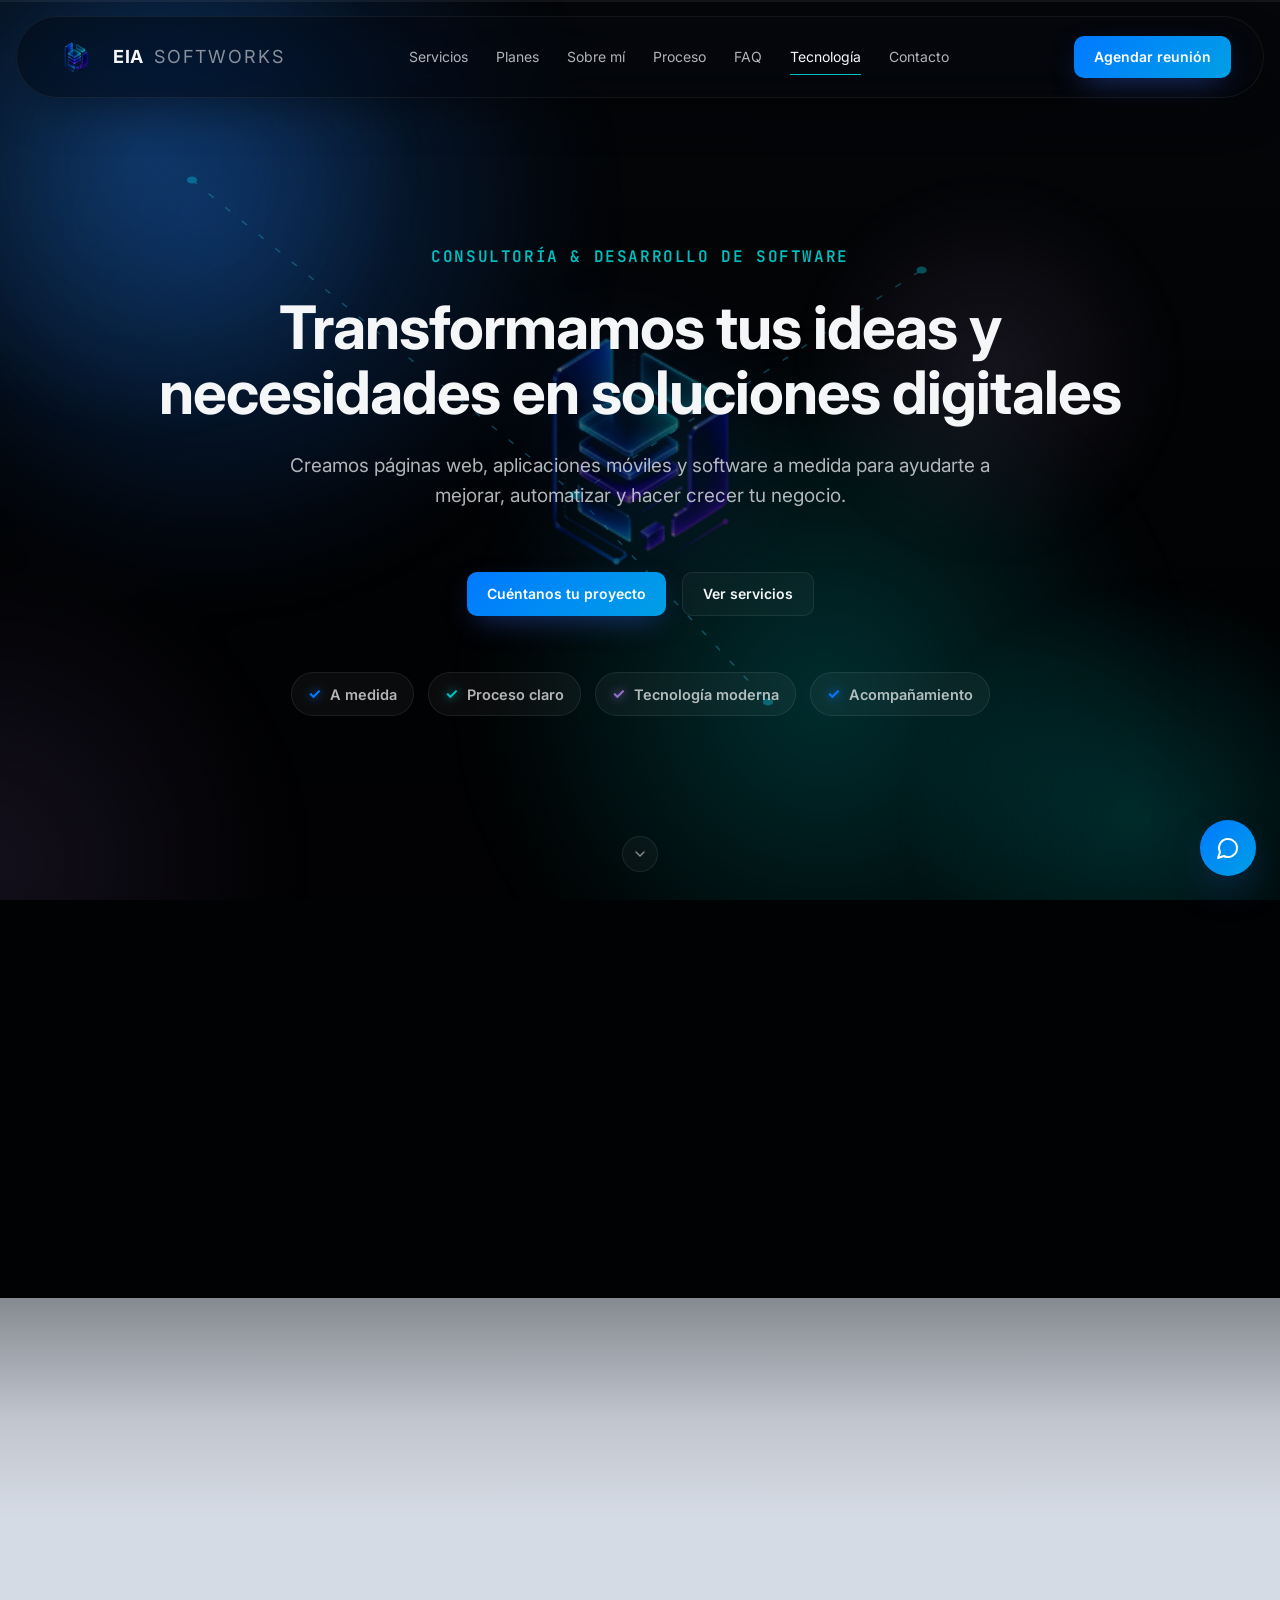
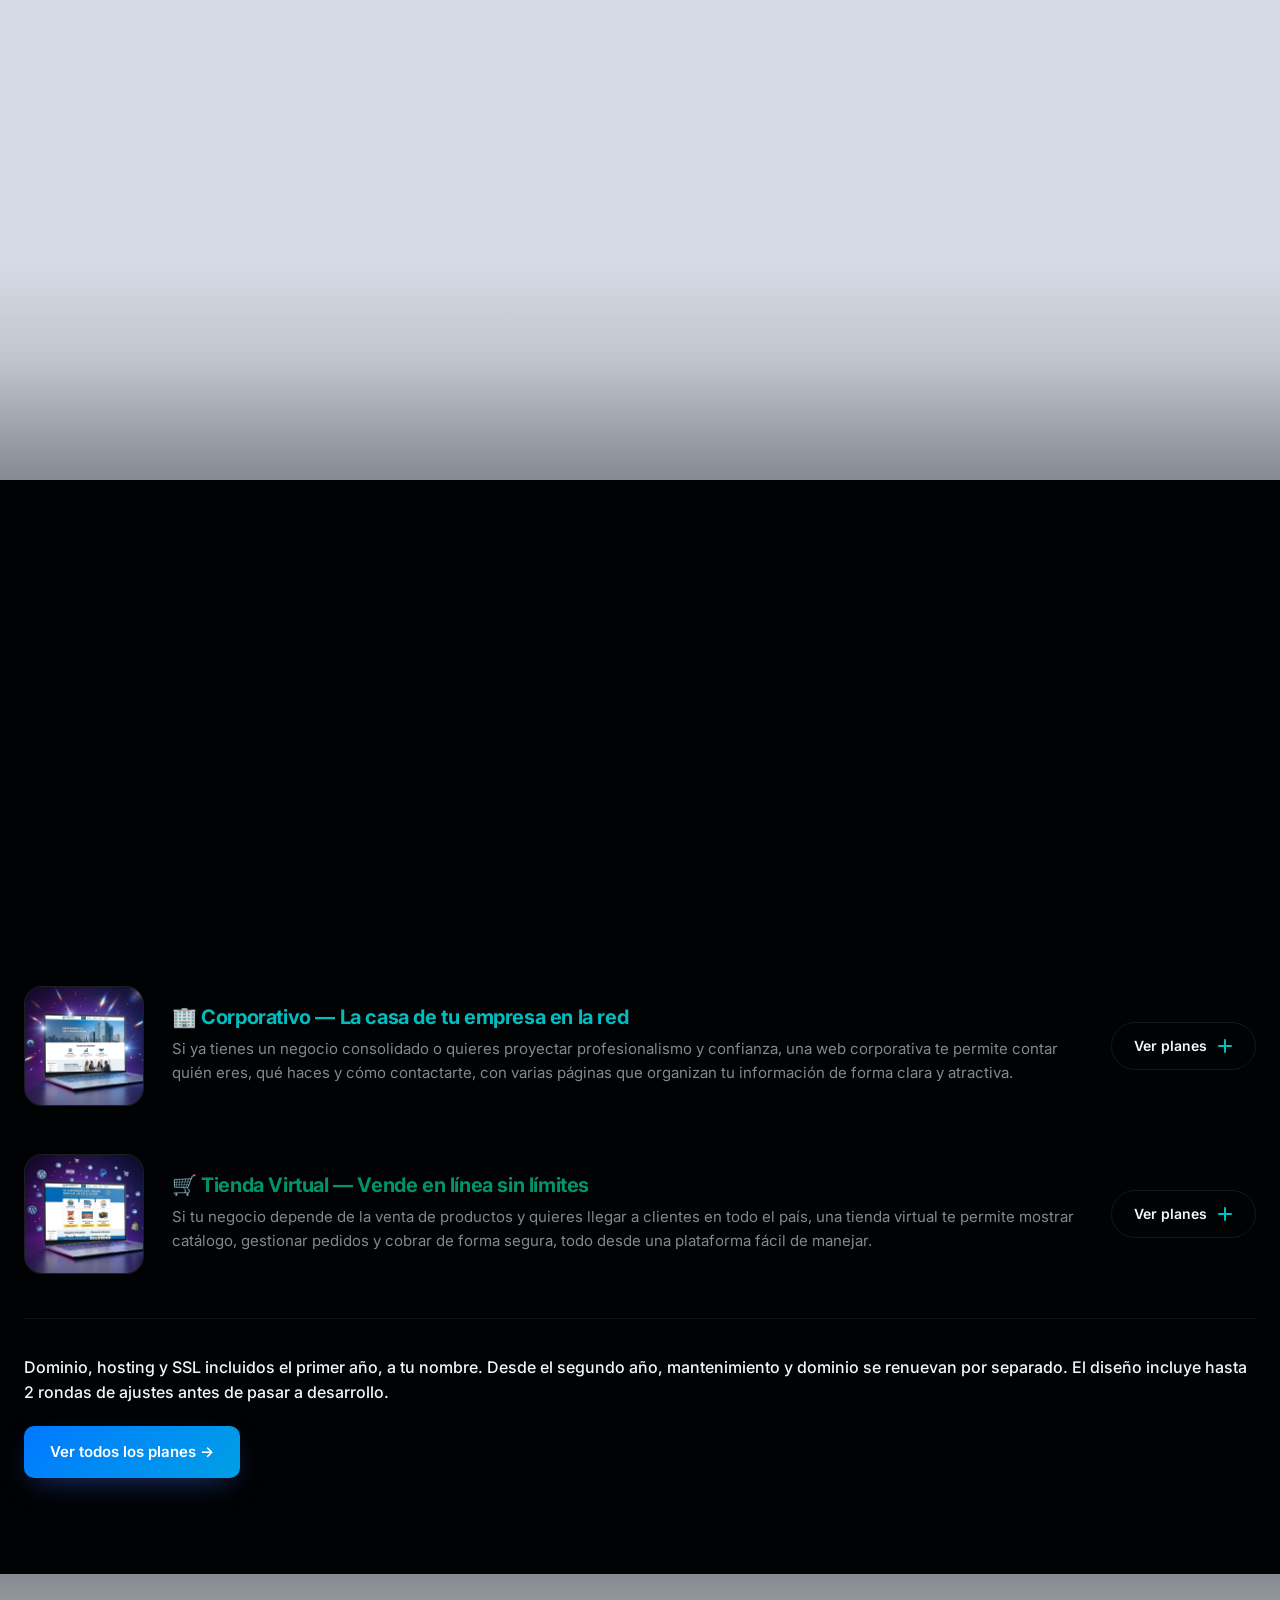
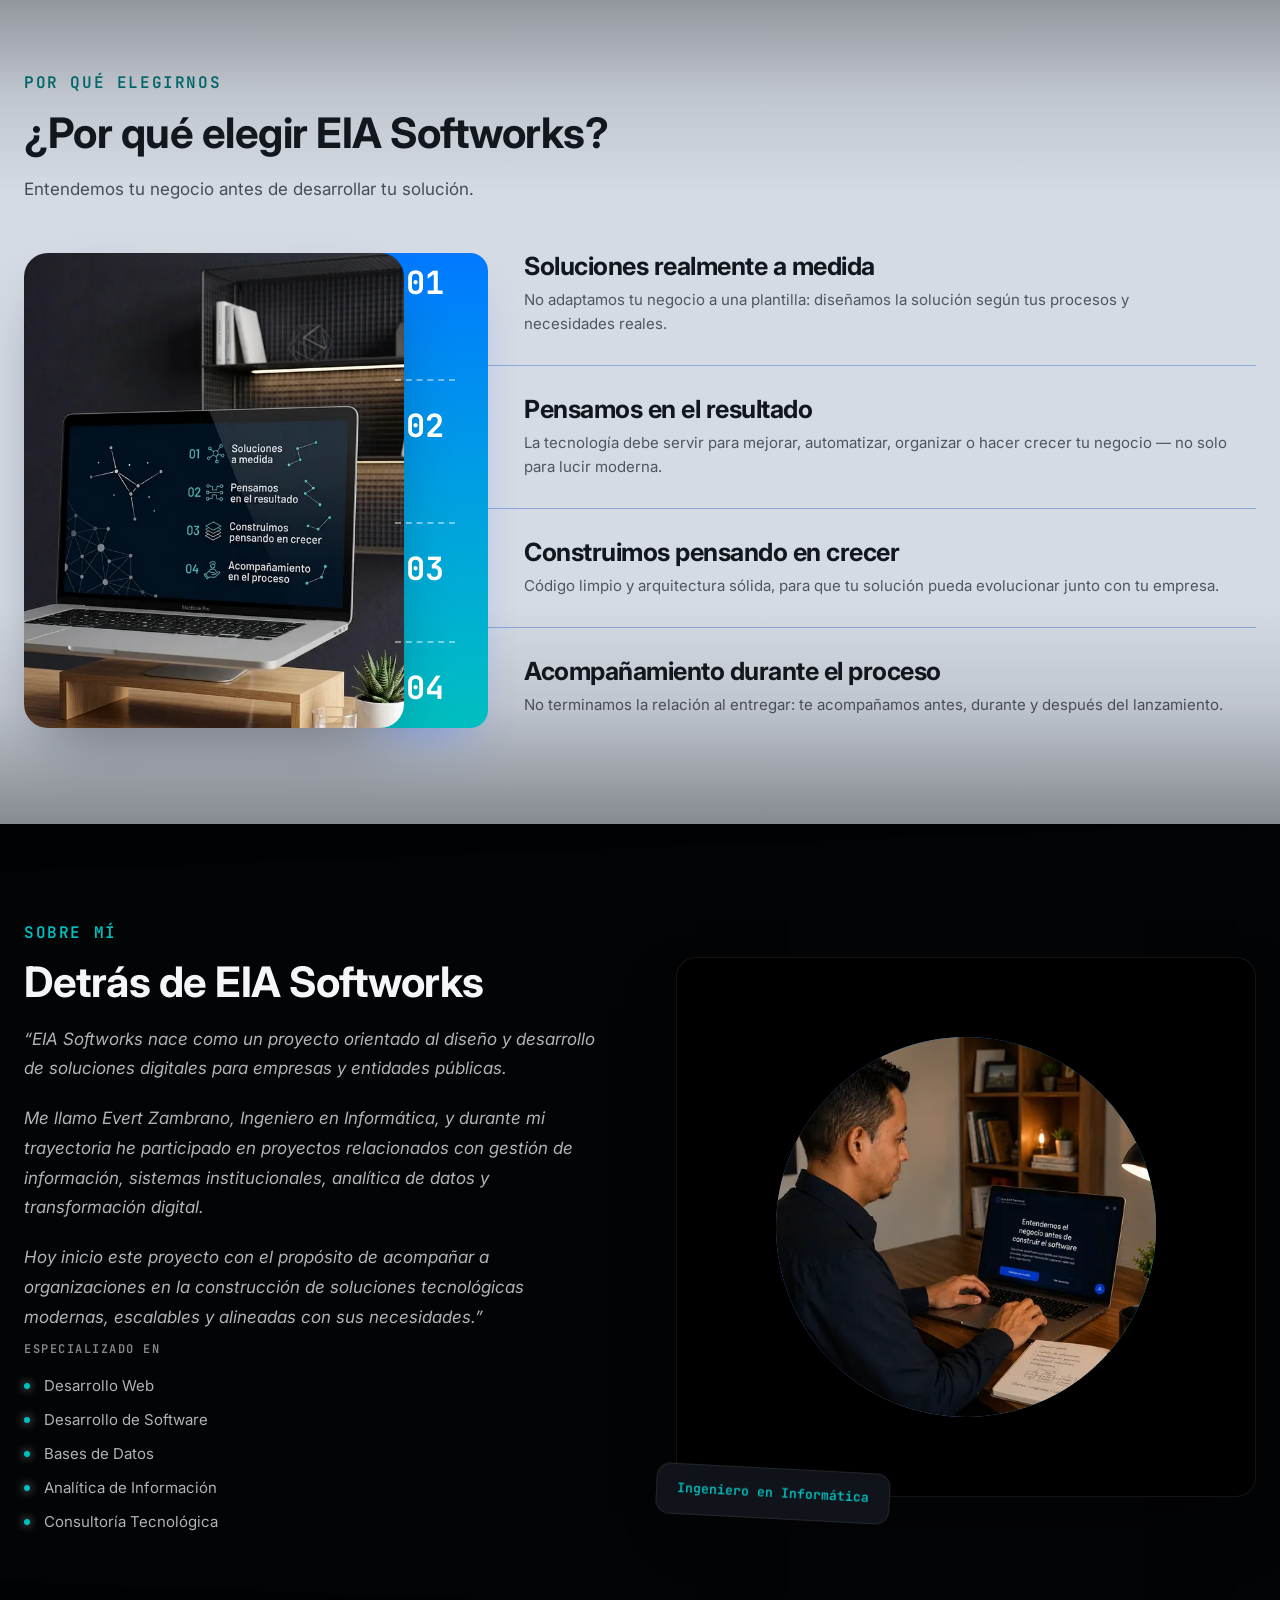
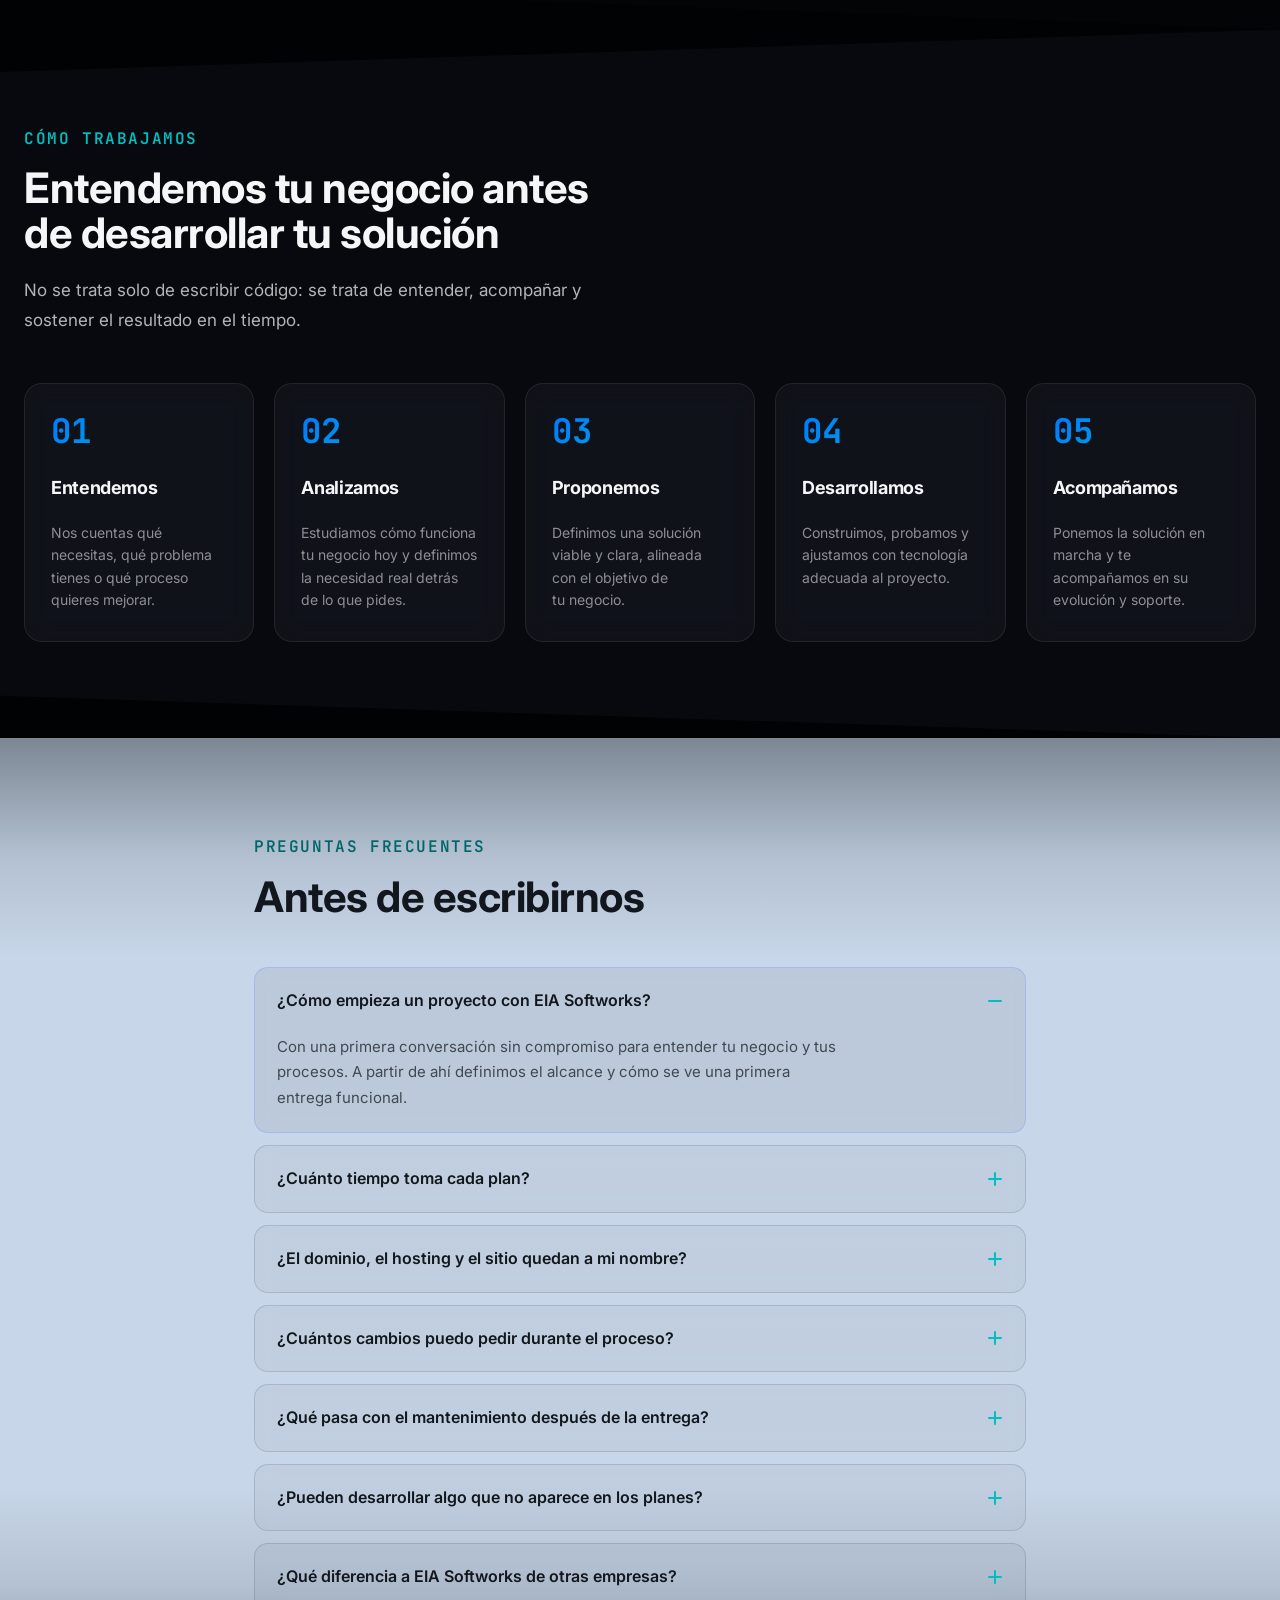
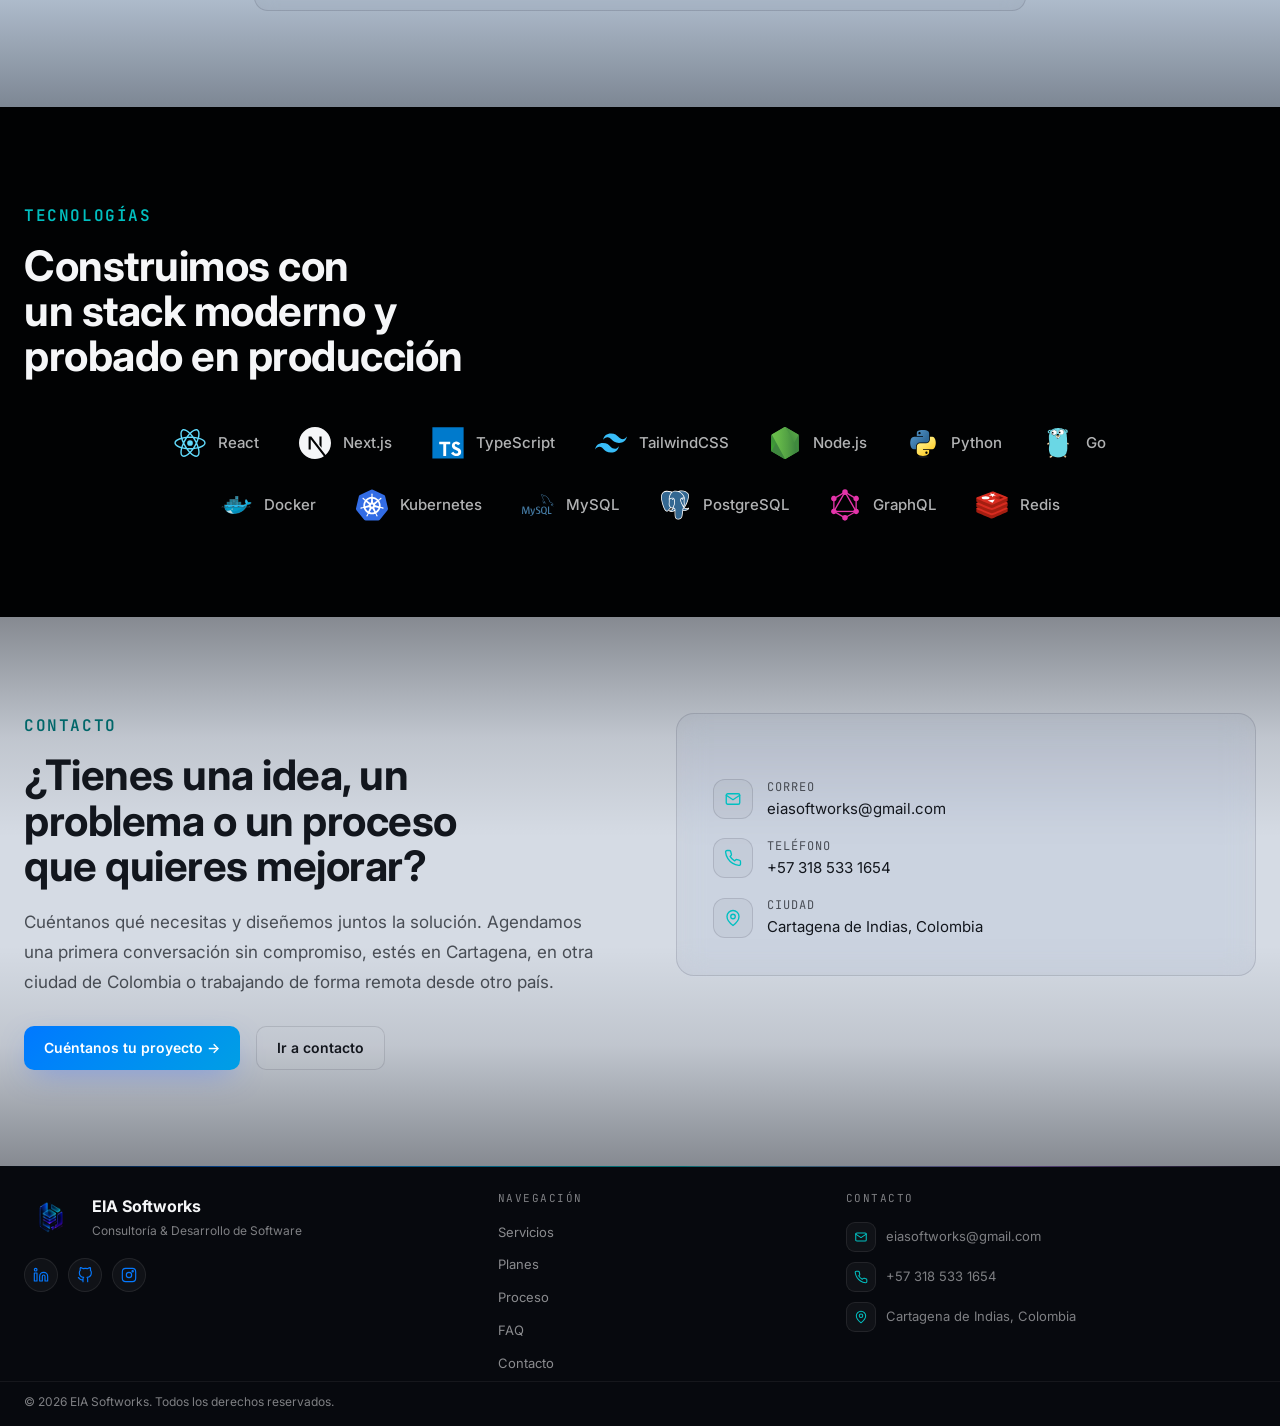
==== index.html @ 7c619b1d "Renombra Apps Moviles y aplica patron de Desafios a las 4 paginas de servicio - software-empresas/ r" ====
<!doctype html>
<html lang="es">
<head>
<meta charset="utf-8">
<meta name="viewport" content="width=device-width, initial-scale=1">
<title>EIA Softworks — Consultoría & Desarrollo de Software</title>
<meta name="description" content="Diseñamos, arquitectamos y desarrollamos plataformas tecnológicas a medida, con procesos claros, organización rigurosa y visión de crecimiento a largo plazo.">
<meta name="robots" content="index, follow">
<link rel="canonical" href="https://evertmiguel311.github.io/EIA-SOFTWORKS/">

<meta property="og:type" content="website">
<meta property="og:site_name" content="EIA Softworks">
<meta property="og:locale" content="es_CO">
<meta property="og:url" content="https://evertmiguel311.github.io/EIA-SOFTWORKS/">
<meta property="og:title" content="EIA Softworks — Consultoría & Desarrollo de Software">
<meta property="og:description" content="Diseñamos, arquitectamos y desarrollamos plataformas tecnológicas a medida, con procesos claros, organización rigurosa y visión de crecimiento a largo plazo.">
<meta property="og:image" content="https://evertmiguel311.github.io/EIA-SOFTWORKS/assets/logos/eia-mark.webp">
<meta property="og:image:width" content="256">
<meta property="og:image:height" content="256">

<meta name="twitter:card" content="summary">
<meta name="twitter:title" content="EIA Softworks — Consultoría & Desarrollo de Software">
<meta name="twitter:description" content="Diseñamos, arquitectamos y desarrollamos plataformas tecnológicas a medida, con procesos claros, organización rigurosa y visión de crecimiento a largo plazo.">
<meta name="twitter:image" content="https://evertmiguel311.github.io/EIA-SOFTWORKS/assets/logos/eia-mark.webp">

<link rel="preconnect" href="https://fonts.googleapis.com">
<link rel="preconnect" href="https://fonts.gstatic.com" crossorigin>
<link href="https://fonts.googleapis.com/css2?family=Inter:wght@300;400;500;600;700&family=JetBrains+Mono:wght@400;500;600&display=swap" rel="stylesheet">
<link rel="icon" type="image/png" sizes="32x32" href="assets/logos/favicon-32.png">
<link rel="icon" type="image/png" sizes="16x16" href="assets/logos/favicon-16.png">
<link rel="apple-touch-icon" sizes="180x180" href="assets/logos/apple-touch-icon.png">
<link rel="stylesheet" href="styles.css?v=20260902">

<script type="application/ld+json">
{
  "@context": "https://schema.org",
  "@graph": [
    {
      "@type": "Organization",
      "@id": "https://evertmiguel311.github.io/EIA-SOFTWORKS/#organization",
      "name": "EIA Softworks",
      "url": "https://evertmiguel311.github.io/EIA-SOFTWORKS/",
      "logo": "https://evertmiguel311.github.io/EIA-SOFTWORKS/assets/logos/eia-mark.webp",
      "email": "eiasoftworks@gmail.com",
      "telephone": "+573185331654",
      "founder": { "@type": "Person", "name": "Evert Zambrano" },
      "address": {
        "@type": "PostalAddress",
        "addressLocality": "Cartagena de Indias",
        "addressCountry": "CO"
      },
      "areaServed": "CO",
      "contactPoint": [{
        "@type": "ContactPoint",
        "contactType": "customer service",
        "email": "eiasoftworks@gmail.com",
        "telephone": "+573185331654",
        "url": "https://evertmiguel311.github.io/EIA-SOFTWORKS/contacto/",
        "areaServed": "CO",
        "availableLanguage": ["es"]
      }],
      "hasOfferCatalog": {
        "@type": "OfferCatalog",
        "name": "Servicios",
        "itemListElement": [
          { "@type": "Offer", "itemOffered": { "@type": "Service", "@id": "https://evertmiguel311.github.io/EIA-SOFTWORKS/desarrollo-web/#service", "name": "Desarrollo Web", "url": "https://evertmiguel311.github.io/EIA-SOFTWORKS/desarrollo-web/", "description": "Sitios corporativos y landing pages a medida, diseñados desde los objetivos reales de tu negocio. Desarrollo web para empresas en Cartagena y toda Colombia.", "provider": { "@id": "https://evertmiguel311.github.io/EIA-SOFTWORKS/#organization" } } },
          { "@type": "Offer", "itemOffered": { "@type": "Service", "@id": "https://evertmiguel311.github.io/EIA-SOFTWORKS/desarrollo-software-a-medida/#service", "name": "Desarrollo de Software a Medida", "url": "https://evertmiguel311.github.io/EIA-SOFTWORKS/desarrollo-software-a-medida/", "description": "Software personalizado para empresas: sistemas a medida diseñados desde tus procesos reales, no desde plantillas. Desarrollo de software en Cartagena y toda Colombia.", "provider": { "@id": "https://evertmiguel311.github.io/EIA-SOFTWORKS/#organization" } } },
          { "@type": "Offer", "itemOffered": { "@type": "Service", "@id": "https://evertmiguel311.github.io/EIA-SOFTWORKS/software-entidades-publicas/#service", "name": "Software para Entidades Públicas", "url": "https://evertmiguel311.github.io/EIA-SOFTWORKS/software-entidades-publicas/", "description": "Software institucional para entidades públicas: sistemas con trazabilidad, gestión documental y atención ciudadana, diseñados desde los procesos reales. Cartagena y Colombia.", "provider": { "@id": "https://evertmiguel311.github.io/EIA-SOFTWORKS/#organization" } } },
          { "@type": "Offer", "itemOffered": { "@type": "Service", "@id": "https://evertmiguel311.github.io/EIA-SOFTWORKS/aplicaciones-moviles/#service", "name": "Desarrollo de Aplicaciones Móviles", "url": "https://evertmiguel311.github.io/EIA-SOFTWORKS/aplicaciones-moviles/", "description": "Aplicaciones móviles a medida para automatizar ventas, fidelizar clientes y resolver procesos reales del negocio. Cartagena y Colombia.", "provider": { "@id": "https://evertmiguel311.github.io/EIA-SOFTWORKS/#organization" } } },
          { "@type": "Offer", "itemOffered": { "@type": "Service", "@id": "https://evertmiguel311.github.io/EIA-SOFTWORKS/power-bi-dashboard/#service", "name": "Integraciones y Dashboards de Datos", "url": "https://evertmiguel311.github.io/EIA-SOFTWORKS/power-bi-dashboard/", "description": "Conectamos tus sistemas y fuentes de datos y los convertimos en dashboards e indicadores claros para decidir, con Power BI y otras herramientas. Cartagena y Colombia.", "provider": { "@id": "https://evertmiguel311.github.io/EIA-SOFTWORKS/#organization" } } }
        ]
      }
    },
    {
      "@type": "WebSite",
      "@id": "https://evertmiguel311.github.io/EIA-SOFTWORKS/#website",
      "name": "EIA Softworks",
      "url": "https://evertmiguel311.github.io/EIA-SOFTWORKS/",
      "inLanguage": "es",
      "publisher": { "@id": "https://evertmiguel311.github.io/EIA-SOFTWORKS/#organization" }
    },
    {
      "@type": "WebPage",
      "@id": "https://evertmiguel311.github.io/EIA-SOFTWORKS/#webpage",
      "url": "https://evertmiguel311.github.io/EIA-SOFTWORKS/",
      "name": "EIA Softworks — Consultoría & Desarrollo de Software",
      "description": "Diseñamos, arquitectamos y desarrollamos plataformas tecnológicas a medida, con procesos claros, organización rigurosa y visión de crecimiento a largo plazo.",
      "inLanguage": "es",
      "isPartOf": { "@id": "https://evertmiguel311.github.io/EIA-SOFTWORKS/#website" },
      "about": { "@id": "https://evertmiguel311.github.io/EIA-SOFTWORKS/#organization" },
      "relatedLink": ["https://evertmiguel311.github.io/EIA-SOFTWORKS/contacto/"]
    },
    {
      "@type": "FAQPage",
      "@id": "https://evertmiguel311.github.io/EIA-SOFTWORKS/#faq",
      "mainEntity": [
        {
          "@type": "Question",
          "name": "¿Cómo empieza un proyecto con EIA Softworks?",
          "acceptedAnswer": { "@type": "Answer", "text": "Con una primera conversación sin compromiso para entender tu negocio y tus procesos. A partir de ahí definimos el alcance y cómo se ve una primera entrega funcional." }
        },
        {
          "@type": "Question",
          "name": "¿Cuánto tiempo toma cada plan?",
          "acceptedAnswer": { "@type": "Answer", "text": "Depende del plan: una Landing Esencial toma 10–15 días hábiles, un Sitio Corporativo 3–4 semanas y un Corporativo Avanzado 4–6 semanas. Una Tienda Virtual depende del catálogo y los medios de pago que elijas." }
        },
        {
          "@type": "Question",
          "name": "¿El dominio, el hosting y el sitio quedan a mi nombre?",
          "acceptedAnswer": { "@type": "Answer", "text": "Sí. Dominio, hosting y certificado SSL están incluidos y a tu nombre desde el primer año. Desde el segundo año, el dominio y el mantenimiento se renuevan por separado, siempre bajo tu propiedad." }
        },
        {
          "@type": "Question",
          "name": "¿Cuántos cambios puedo pedir durante el proceso?",
          "acceptedAnswer": { "@type": "Answer", "text": "El diseño incluye hasta 2 rondas de ajustes antes de pasar a desarrollo. Si necesitas editar el sitio por tu cuenta después de la entrega, está disponible como complemento en la mayoría de los planes." }
        },
        {
          "@type": "Question",
          "name": "¿Qué pasa con el mantenimiento después de la entrega?",
          "acceptedAnswer": { "@type": "Answer", "text": "Ofrecemos acompañamiento continuo: correcciones, mejoras y evolución del producto. La entrega es un punto de partida, no el final." }
        },
        {
          "@type": "Question",
          "name": "¿Pueden desarrollar algo que no aparece en los planes?",
          "acceptedAnswer": { "@type": "Answer", "text": "Sí. Los planes son soluciones predefinidas; si tu proyecto no encaja en ninguno, lo conversamos y lo evaluamos como un desarrollo de software a medida." }
        },
        {
          "@type": "Question",
          "name": "¿Qué diferencia a EIA Softworks de otras empresas?",
          "acceptedAnswer": { "@type": "Answer", "text": "Partimos de entender el negocio antes de proponer una solución, en lugar de adaptar una plantilla genérica. El código, los datos y la propiedad intelectual del proyecto siempre son del cliente." }
        }
      ]
    }
  ]
}
</script>

<!-- Google tag (gtag.js) -->
<script async src="https://www.googletagmanager.com/gtag/js?id=G-XJQSVD0RMP"></script>
<script>
  window.dataLayer = window.dataLayer || [];
  function gtag(){dataLayer.push(arguments);}
  gtag('js', new Date());

  gtag('config', 'G-XJQSVD0RMP');
</script>
</head>
<body>

<a class="skip-link" href="#main">Saltar al contenido</a>

<div class="scroll-progress" aria-hidden="true"><span data-scroll-progress></span></div>

<nav class="nav" data-nav>
  <a href="#hero" class="nav-brand">
    <img src="assets/logos/eia-mark.webp" alt="" aria-hidden="true" class="nav-mark" width="54" height="54">
    EIA <span class="nav-brand-sub">SOFTWORKS</span>
  </a>
  <div class="nav-links" data-nav-links>
    <div class="nav-item-dropdown">
      <a href="#servicios" class="nav-link" aria-haspopup="true" aria-expanded="false">Servicios</a>
      <ul class="nav-dropdown-menu" aria-label="Servicios">
        <li><a href="desarrollo-web/index.html" class="nav-dropdown-link">Desarrollo Web</a></li>
        <li><a href="aplicaciones-moviles/index.html" class="nav-dropdown-link">Desarrollo de Aplicaciones Móviles</a></li>
        <li><a href="desarrollo-software-a-medida/index.html" class="nav-dropdown-link">Desarrollo de Software a Medida</a></li>
        <li><a href="power-bi-dashboard/index.html" class="nav-dropdown-link">Integraciones y Dashboards de Datos</a></li>
        <li><a href="software-entidades-publicas/index.html" class="nav-dropdown-link">Software para Entidades Públicas</a></li>
      </ul>
    </div>
    <a href="planes/index.html" class="nav-link">Planes</a>
    <a href="#sobre-mi" class="nav-link">Sobre mí</a>
    <a href="#proceso" class="nav-link">Proceso</a>
    <a href="#faq" class="nav-link">FAQ</a>
    <a href="#tecnologias" class="nav-link">Tecnología</a>
    <a href="contacto/index.html" class="nav-link">Contacto</a>
  </div>
  <div class="nav-actions">
    <button type="button" class="btn btn-solid nav-cta" data-open-modal data-gtag-event="cta_click" data-gtag-category="nav" data-gtag-label="Agendar reunión (nav)">Agendar reunión</button>
    <button type="button" class="nav-burger" data-nav-toggle aria-label="Abrir menú" aria-expanded="false">
      <span></span><span></span>
    </button>
  </div>
</nav>

<div class="nav-mobile" data-nav-mobile aria-hidden="true">
  <a href="#servicios" class="nav-mobile-link">Servicios</a>
  <a href="desarrollo-web/index.html" class="nav-mobile-link nav-mobile-sublink">Desarrollo Web</a>
  <a href="aplicaciones-moviles/index.html" class="nav-mobile-link nav-mobile-sublink">Desarrollo de Aplicaciones Móviles</a>
  <a href="desarrollo-software-a-medida/index.html" class="nav-mobile-link nav-mobile-sublink">Desarrollo de Software a Medida</a>
  <a href="power-bi-dashboard/index.html" class="nav-mobile-link nav-mobile-sublink">Integraciones y Dashboards de Datos</a>
  <a href="software-entidades-publicas/index.html" class="nav-mobile-link nav-mobile-sublink">Software para Entidades Públicas</a>
  <a href="planes/index.html" class="nav-mobile-link">Planes</a>
  <a href="#sobre-mi" class="nav-mobile-link">Sobre mí</a>
  <a href="#proceso" class="nav-mobile-link">Proceso</a>
  <a href="#faq" class="nav-mobile-link">FAQ</a>
  <a href="#tecnologias" class="nav-mobile-link">Tecnología</a>
  <a href="contacto/index.html" class="nav-mobile-link">Contacto</a>
  <button type="button" class="btn btn-solid nav-mobile-cta" data-open-modal data-gtag-event="cta_click" data-gtag-category="nav" data-gtag-label="Agendar reunión (nav móvil)">Agendar reunión</button>
</div>

<main id="main">

  <!-- ============ HERO ============ -->
  <section class="hero" id="hero">
    <div class="hero-gradient" data-mouse-gradient aria-hidden="true"></div>
    <div class="hero-scrim" aria-hidden="true"></div>
    <div class="hero-orb hero-orb-a" aria-hidden="true"></div>
    <div class="hero-orb hero-orb-b" aria-hidden="true"></div>
    <div class="hero-orb hero-orb-c" aria-hidden="true"></div>
    <svg class="hero-network" viewBox="0 0 1000 1000" preserveAspectRatio="none" aria-hidden="true">
      <line x1="150" y1="200" x2="450" y2="550" class="hero-network-line" style="animation-delay:0s"></line>
      <line x1="450" y1="550" x2="720" y2="300" class="hero-network-line" style="animation-delay:.6s"></line>
      <line x1="450" y1="550" x2="600" y2="780" class="hero-network-line" style="animation-delay:1.2s"></line>
      <circle cx="150" cy="200" r="4" class="hero-network-dot"></circle>
      <circle cx="450" cy="550" r="5" class="hero-network-dot"></circle>
      <circle cx="720" cy="300" r="4" class="hero-network-dot"></circle>
      <circle cx="600" cy="780" r="4" class="hero-network-dot"></circle>
    </svg>
    <img class="hero-mark" src="assets/logos/eia-mark.webp" alt="" aria-hidden="true" width="420" height="420">

    <div class="hero-content">
      <p class="eyebrow" data-reveal>Consultoría & Desarrollo de Software</p>
      <h1 class="hero-title" data-reveal data-reveal-delay="1">Transformamos tus ideas y<br>necesidades en soluciones digitales</h1>
      <p class="hero-sub" data-reveal data-reveal-delay="2">Creamos páginas web, aplicaciones móviles y software a medida para ayudarte a mejorar, automatizar y hacer crecer tu negocio.</p>
      <div class="hero-actions" data-reveal data-reveal-delay="3">
        <button type="button" class="btn btn-solid" data-open-modal data-gtag-event="cta_click" data-gtag-category="hero" data-gtag-label="Cuéntanos tu proyecto">Cuéntanos tu proyecto</button>
        <a href="#servicios" class="btn btn-ghost" data-gtag-event="cta_click" data-gtag-category="hero" data-gtag-label="Ver servicios">Ver servicios</a>
      </div>
      <ul class="hero-pills" data-reveal data-reveal-delay="3" aria-label="Nuestro enfoque">
        <li><span class="hero-pill-dot" style="color:var(--accent)">✓</span>A medida</li>
        <li><span class="hero-pill-dot" style="color:var(--accent-2)">✓</span>Proceso claro</li>
        <li><span class="hero-pill-dot" style="color:var(--accent-3)">✓</span>Tecnología moderna</li>
        <li><span class="hero-pill-dot" style="color:var(--accent)">✓</span>Acompañamiento</li>
      </ul>
    </div>

    <a href="#servicios" class="hero-scroll-cue" aria-label="Desplázate para ver más">
      <svg viewBox="0 0 24 24" fill="none" stroke="currentColor" stroke-width="2" stroke-linecap="round" stroke-linejoin="round" aria-hidden="true"><path d="m6 9 6 6 6-6"/></svg>
    </a>
  </section>

  <!-- ============ STACK STRIP (logos a color, únicos) ============ -->
  <section class="stack-strip" aria-label="Tecnologías con las que construimos">
    <div class="stack-marquee-viewport" data-reveal data-reveal-delay="1">
      <div class="stack-strip-logos" data-marquee>
        <span class="stack-logo" title="React"><img src="assets/logos/react.svg" alt="React" width="40" height="40" loading="lazy" decoding="async"></span>
        <span class="stack-logo" title="Next.js"><img src="assets/logos/nextjs.svg" alt="Next.js" width="40" height="40" loading="lazy" decoding="async"></span>
        <span class="stack-logo" title="TypeScript"><img src="assets/logos/typescript.svg" alt="TypeScript" width="40" height="40" loading="lazy" decoding="async"></span>
        <span class="stack-logo" title="TailwindCSS"><img src="assets/logos/tailwindcss.svg" alt="TailwindCSS" width="40" height="40" loading="lazy" decoding="async"></span>
        <span class="stack-logo" title="Node.js"><img src="assets/logos/nodejs.svg" alt="Node.js" width="40" height="40" loading="lazy" decoding="async"></span>
        <span class="stack-logo" title="Python"><img src="assets/logos/python.svg" alt="Python" width="40" height="40" loading="lazy" decoding="async"></span>
        <span class="stack-logo" title="Go"><img src="assets/logos/go.svg" alt="Go" width="40" height="40" loading="lazy" decoding="async"></span>
        <span class="stack-logo" title="Docker"><img src="assets/logos/docker.svg" alt="Docker" width="40" height="40" loading="lazy" decoding="async"></span>
        <span class="stack-logo" title="Kubernetes"><img src="assets/logos/kubernetes.svg" alt="Kubernetes" width="40" height="40" loading="lazy" decoding="async"></span>
        <span class="stack-logo" title="MySQL"><img src="assets/logos/mysql.svg" alt="MySQL" width="40" height="40" loading="lazy" decoding="async"></span>
        <span class="stack-logo" title="PostgreSQL"><img src="assets/logos/postgresql.svg" alt="PostgreSQL" width="40" height="40" loading="lazy" decoding="async"></span>
        <span class="stack-logo" title="GraphQL"><img src="assets/logos/graphql.svg" alt="GraphQL" width="40" height="40" loading="lazy" decoding="async"></span>
        <span class="stack-logo" title="Redis"><img src="assets/logos/redis.svg" alt="Redis" width="40" height="40" loading="lazy" decoding="async"></span>
      </div>
    </div>
  </section>

  <!-- ============ FILOSOFÍA ============ -->
  <section class="philosophy-strip" aria-label="Nuestra filosofía">
    <div class="container">
      <p class="philosophy-text" data-reveal>Creemos que la tecnología genera valor cuando ayuda a comprender, organizar y mejorar la forma en que trabajan las organizaciones.</p>
    </div>
  </section>

  <!-- ============ SERVICIOS ============ -->
  <section class="section section-light" id="servicios" data-screen-label="Servicios">
    <div class="container">
      <div class="section-head" data-reveal>
        <p class="eyebrow">Servicios</p>
        <h2 class="h2">Ofrecemos soluciones de diseño y desarrollo digital</h2>
      </div>
      <div class="card-grid" data-services>
        <article class="glass-card svc-card svc-feature-card" style="--c1:oklch(62% 0.2 258);--c2:oklch(70% 0.16 235)" data-reveal>
          <div class="svc-icon" aria-hidden="true">
            <svg viewBox="0 0 24 24" fill="none" stroke="currentColor" stroke-width="2" stroke-linecap="round" stroke-linejoin="round"><rect x="2" y="4" width="20" height="14" rx="2"/><line x1="2" y1="8" x2="22" y2="8"/><line x1="6" y1="20" x2="18" y2="20"/></svg>
          </div>
          <h3>Diseño y optimización de páginas web</h3>
          <p>Creamos desde una landing page, una web corporativa y hasta una tienda virtual para tu empresa, y la optimizamos para que esté entre los primeros resultados de las búsquedas de Google.</p>
          <a href="desarrollo-web/index.html" class="svc-card-link" data-gtag-event="cta_click" data-gtag-category="servicios" data-gtag-label="Conocer servicio y planes — Desarrollo web">Conocer servicio y planes →</a>
        </article>

        <article class="glass-card svc-card svc-feature-card" style="--c1:oklch(70% 0.15 165);--c2:oklch(76% 0.13 175)" data-reveal data-reveal-delay="1">
          <div class="svc-icon" aria-hidden="true">
            <svg viewBox="0 0 24 24" fill="none" stroke="currentColor" stroke-width="2" stroke-linecap="round" stroke-linejoin="round"><rect x="5" y="2" width="14" height="20" rx="2"/><line x1="12" y1="18" x2="12.01" y2="18"/></svg>
          </div>
          <h3>Desarrollo de aplicaciones móviles</h3>
          <p>Una aplicación móvil propia te permite automatizar tus ventas, fidelizar a tus clientes y competir con los grandes. Diseñamos apps intuitivas que resuelven problemas reales.</p>
          <button type="button" class="svc-card-link" data-open-modal data-subject="Quiero conocer más sobre desarrollo de apps móviles" data-gtag-event="cta_click" data-gtag-category="servicios" data-gtag-label="Conocer servicio — Apps móviles">Conocer servicio →</button>
        </article>

        <article class="glass-card svc-card svc-feature-card" style="--c1:oklch(72% 0.15 195);--c2:oklch(78% 0.12 185)" data-reveal>
          <div class="svc-icon" aria-hidden="true">
            <svg viewBox="0 0 24 24" fill="none" stroke="currentColor" stroke-width="2" stroke-linecap="round" stroke-linejoin="round"><polyline points="16 18 22 12 16 6"/><polyline points="8 6 2 12 8 18"/></svg>
          </div>
          <h3>Desarrollo de Software a Medida</h3>
          <p>Si necesitas ordenar tus operaciones, optimizar recursos y hacer que tu equipo sea más productivo, desarrollamos un sistema personalizado que resuelve tus retos.</p>
          <a href="desarrollo-software-a-medida/index.html" class="svc-card-link" data-gtag-event="cta_click" data-gtag-category="servicios" data-gtag-label="Conocer servicio y planes — Software a medida">Conocer servicio y planes →</a>
        </article>

        <article class="glass-card svc-card svc-feature-card" style="--c1:oklch(66% 0.2 20);--c2:oklch(70% 0.17 5)" data-reveal data-reveal-delay="1">
          <div class="svc-icon" aria-hidden="true">
            <svg viewBox="0 0 24 24" fill="none" stroke="currentColor" stroke-width="2" stroke-linecap="round" stroke-linejoin="round"><line x1="12" y1="20" x2="12" y2="10"/><line x1="18" y1="20" x2="18" y2="4"/><line x1="6" y1="20" x2="6" y2="16"/></svg>
          </div>
          <h3>Integraciones entre sistemas y dashboards de datos</h3>
          <p>Conectamos todas tus herramientas actuales para centralizar la información de tu negocio en un solo panel visual.</p>
          <a href="power-bi-dashboard/index.html" class="svc-card-link" data-gtag-event="cta_click" data-gtag-category="servicios" data-gtag-label="Conocer servicio — Integraciones y dashboards">Conocer servicio →</a>
        </article>

        <article class="glass-card svc-card svc-feature-card" style="--c1:oklch(64% 0.16 300);--c2:oklch(70% 0.14 285)" data-reveal>
          <div class="svc-icon" aria-hidden="true">
            <svg viewBox="0 0 24 24" fill="none" stroke="currentColor" stroke-width="2" stroke-linecap="round" stroke-linejoin="round"><line x1="3" y1="22" x2="21" y2="22"/><line x1="6" y1="18" x2="6" y2="11"/><line x1="10" y1="18" x2="10" y2="11"/><line x1="14" y1="18" x2="14" y2="11"/><line x1="18" y1="18" x2="18" y2="11"/><path d="M12 2 3 7h18Z"/></svg>
          </div>
          <h3>Software para Entidades Públicas</h3>
          <p>Diseñamos sistemas que automatizan la gestión institucional, garantizan la trazabilidad de cada proceso y simplifican los trámites para los ciudadanos.</p>
          <a href="software-entidades-publicas/index.html" class="svc-card-link" data-gtag-event="cta_click" data-gtag-category="servicios" data-gtag-label="Conocer servicio — Entidades públicas">Conocer servicio →</a>
        </article>
      </div>
      <div class="section-inline-cta" data-reveal>
        <p>¿Tu reto no encaja en ninguna casilla? Hablémoslo — diseñamos la solución contigo.</p>
        <button type="button" class="btn btn-solid" data-open-modal data-gtag-event="cta_click" data-gtag-category="servicios" data-gtag-label="Cuéntanos tu caso">Cuéntanos tu caso →</button>
      </div>
    </div>
  </section>

  <!-- ============ PLANES ============ -->
  <section class="section" id="planes" data-screen-label="Planes">
    <div class="container">
      <div class="section-head" data-reveal>
        <p class="eyebrow">Planes</p>
        <h2 class="h2">Diseño de Páginas Web</h2>
        <p class="p-lead">Creamos desde una Landing page, una web corporativa y hasta una tienda virtual para tu empresa, y la optimizamos para que esté entre los primeros resultados de las búsquedas de Google.</p>
      </div>

      <!-- ---- Categoría: Landing ---- -->
      <details class="plan-category-toggle" data-reveal>
        <summary class="plan-category-header" data-gtag-event="cta_click" data-gtag-category="planes-home" data-gtag-label="Ver planes — Landing">
          <div class="plan-category-illustration" aria-hidden="true">
            <img src="assets/img/plan-landing-illustration.webp" alt="" width="480" height="480" loading="lazy" decoding="async">
          </div>
          <div class="plan-category-intro">
            <h3 class="plan-category-title" style="color:#236fd8">📄 Landing — Tu carta de presentación en Internet</h3>
            <p>Ideal si quieres empezar a figurar activamente en Internet y buscadores, con una página clara y directa. Presenta tu propuesta de valor en un solo cuerpo, perfecta para capturar leads y como página de aterrizaje para campañas publicitarias en redes sociales.</p>
          </div>
          <span class="plan-category-toggle-cta"><span class="plan-category-toggle-label"></span><span class="faq-mark" aria-hidden="true"></span></span>
        </summary>
        <div class="card-grid">
          <article class="glass-card svc-card plan-preview-card" style="--c1:oklch(62% 0.2 258);--c2:oklch(70% 0.16 235)" data-reveal>
            <h4>Landing Página Básica</h4>
            <p><span class="plan-preview-tagline">El punto de partida más rápido y económico.</span>Una página simple pero suficiente para presentarte en internet, explicar quién eres y recibir mensajes por WhatsApp. Ideal para probar el mercado sin invertir de más.</p>
            <a href="planes/index.html#plan-landing-basica" class="svc-card-link plan-preview-cta" data-gtag-event="cta_click" data-gtag-category="planes-home" data-gtag-label="Ver plan y precio — Landing Página Básica">Ver plan y precio →</a>
          </article>
          <article class="glass-card svc-card plan-preview-card" style="--c1:oklch(62% 0.2 258);--c2:oklch(70% 0.16 235)" data-reveal data-reveal-delay="1">
            <h4>Landing Esencial</h4>
            <p><span class="plan-preview-tagline">Para quienes quieren causar una buena primera impresión.</span>Diseño más trabajado, con textos cuidados y los elementos visuales justos para transmitir profesionalismo. Además de recibir contactos, te ayuda a medir quién te visita, para que sepas si tu mensaje está funcionando.</p>
            <a href="planes/index.html#plan-landing-esencial" class="svc-card-link plan-preview-cta" data-gtag-event="cta_click" data-gtag-category="planes-home" data-gtag-label="Ver plan y precio — Landing Esencial">Ver plan y precio →</a>
          </article>
          <article class="glass-card svc-card plan-preview-card" style="--c1:oklch(62% 0.2 258);--c2:oklch(70% 0.16 235)" data-reveal>
            <h4>Rediseño Web</h4>
            <p><span class="plan-preview-tagline">Cuando tu sitio actual ya no te representa.</span>Si se ve anticuado, carga lento o no aparece en Google, le devolvemos la vida sin perder tu contenido. Conservas tu dominio y tu dirección web, solo mejoramos lo que ya existe para que luzca moderno y funcione mejor.</p>
            <a href="planes/index.html#plan-rediseno-web" class="svc-card-link plan-preview-cta" data-gtag-event="cta_click" data-gtag-category="planes-home" data-gtag-label="Ver plan y precio — Rediseño Web">Ver plan y precio →</a>
          </article>
        </div>
      </details>

      <!-- ---- Categoría: Corporativo ---- -->
      <details class="plan-category-toggle" data-reveal>
        <summary class="plan-category-header" data-gtag-event="cta_click" data-gtag-category="planes-home" data-gtag-label="Ver planes — Corporativo">
          <div class="plan-category-illustration" aria-hidden="true">
            <img src="assets/img/plan-corporativo-illustration.webp" alt="" width="480" height="480" loading="lazy" decoding="async">
          </div>
          <div class="plan-category-intro">
            <h3 class="plan-category-title" style="color:#00bec0">🏢 Corporativo — La casa de tu empresa en la red</h3>
            <p>Si ya tienes un negocio consolidado o quieres proyectar profesionalismo y confianza, una web corporativa te permite contar quién eres, qué haces y cómo contactarte, con varias páginas que organizan tu información de forma clara y atractiva.</p>
          </div>
          <span class="plan-category-toggle-cta"><span class="plan-category-toggle-label"></span><span class="faq-mark" aria-hidden="true"></span></span>
        </summary>
        <div class="card-grid">
          <article class="glass-card svc-card plan-preview-card" style="--c1:oklch(72% 0.15 195);--c2:oklch(78% 0.12 185)" data-reveal>
            <h4>Sitio Corporativo</h4>
            <p><span class="plan-preview-tagline">Tu empresa con toda su información organizada en varias páginas.</span>Cuenta quiénes son, qué hacen y cómo contactarlos, con un diseño que transmite confianza y seriedad. Incluye todo lo necesario para que los clientes te conozcan y sepan por qué elegirte.</p>
            <a href="planes/index.html#plan-sitio-corporativo" class="svc-card-link plan-preview-cta" data-gtag-event="cta_click" data-gtag-category="planes-home" data-gtag-label="Ver plan y precio — Sitio Corporativo">Ver plan y precio →</a>
          </article>
          <article class="glass-card svc-card plan-preview-card" style="--c1:oklch(72% 0.15 195);--c2:oklch(78% 0.12 185)" data-reveal data-reveal-delay="1">
            <h4>Corporativo Avanzado</h4>
            <p><span class="plan-preview-tagline">Para empresas que tienen mucho que contar y planean crecer.</span>Además de una web completa, incluye un espacio para publicar noticias o artículos, lo que te permite mantener actualizados a tus clientes y posicionarte como referente en tu sector. Ideal si quieres que tu web sea el centro de tu comunicación.</p>
            <a href="planes/index.html#plan-corporativo-avanzado" class="svc-card-link plan-preview-cta" data-gtag-event="cta_click" data-gtag-category="planes-home" data-gtag-label="Ver plan y precio — Corporativo Avanzado">Ver plan y precio →</a>
          </article>
        </div>
      </details>

      <!-- ---- Categoría: Tienda Virtual ---- -->
      <details class="plan-category-toggle" data-reveal>
        <summary class="plan-category-header" data-gtag-event="cta_click" data-gtag-category="planes-home" data-gtag-label="Ver planes — Tienda Virtual">
          <div class="plan-category-illustration" aria-hidden="true">
            <img src="assets/img/plan-tienda-virtual-illustration.webp" alt="" width="480" height="480" loading="lazy" decoding="async">
          </div>
          <div class="plan-category-intro">
            <h3 class="plan-category-title" style="color:#00946b">🛒 Tienda Virtual — Vende en línea sin límites</h3>
            <p>Si tu negocio depende de la venta de productos y quieres llegar a clientes en todo el país, una tienda virtual te permite mostrar catálogo, gestionar pedidos y cobrar de forma segura, todo desde una plataforma fácil de manejar.</p>
          </div>
          <span class="plan-category-toggle-cta"><span class="plan-category-toggle-label"></span><span class="faq-mark" aria-hidden="true"></span></span>
        </summary>
        <div class="card-grid">
          <article class="glass-card svc-card plan-preview-card" style="--c1:oklch(70% 0.15 165);--c2:oklch(76% 0.13 175)" data-reveal>
            <h4>Básico Virtual</h4>
            <p><span class="plan-preview-tagline">El primer paso para vender en línea sin complicaciones.</span>Ideal para emprendedores que están empezando o tienen un catálogo pequeño. Incluye carrito de compras y la posibilidad de cobrar con los métodos de pago más usados en Colombia, para que puedas recibir pedidos desde el día uno.</p>
            <a href="planes/index.html#plan-basico-virtual" class="svc-card-link plan-preview-cta" data-gtag-event="cta_click" data-gtag-category="planes-home" data-gtag-label="Ver plan y precio — Básico Virtual">Ver plan y precio →</a>
          </article>
          <article class="glass-card svc-card plan-preview-card" style="--c1:oklch(70% 0.15 165);--c2:oklch(76% 0.13 175)" data-reveal data-reveal-delay="1">
            <h4>Tienda Virtual</h4>
            <p><span class="plan-preview-tagline">Para negocios con catálogo amplio y visión de crecimiento.</span>Puedes subir todos los productos que quieras, organizarlos por categorías y ofrecer una experiencia de compra completa, con un panel para gestionar productos y pedidos. Está pensada para que vendas más y mejor.</p>
            <a href="planes/index.html#plan-tienda-virtual" class="svc-card-link plan-preview-cta" data-gtag-event="cta_click" data-gtag-category="planes-home" data-gtag-label="Ver plan y precio — Tienda Virtual">Ver plan y precio →</a>
          </article>
        </div>
      </details>

      <div class="section-inline-cta" data-reveal>
        <p>Dominio, hosting y SSL incluidos el primer año, a tu nombre. Desde el segundo año, mantenimiento y dominio se renuevan por separado. El diseño incluye hasta 2 rondas de ajustes antes de pasar a desarrollo.</p>
        <a href="planes/index.html" class="btn btn-solid">Ver todos los planes →</a>
      </div>
    </div>
  </section>

  <!-- ============ POR QUÉ ELEGIRNOS ============ -->
  <section class="section section-light" id="por-que-elegirnos" data-screen-label="Por qué elegirnos">
    <div class="container">
      <div class="section-head" data-reveal>
        <p class="eyebrow">Por qué elegirnos</p>
        <h2 class="h2">¿Por qué elegir EIA Softworks?</h2>
        <p class="p-lead">Entendemos tu negocio antes de desarrollar tu solución.</p>
      </div>
      <div class="why-showcase" data-reveal>
        <div class="why-visual" aria-hidden="true">
          <img class="why-visual-art" src="assets/img/why-elegirnos-visual.webp" alt="" width="600" height="1075" loading="lazy" decoding="async">
        </div>
        <div class="why-num-strip" aria-hidden="true"></div>
        <span class="why-num" data-row="1">01</span>
        <span class="why-num" data-row="2">02</span>
        <span class="why-num" data-row="3">03</span>
        <span class="why-num" data-row="4">04</span>
        <div class="why-row" data-row="1">
          <h3>Soluciones realmente a medida</h3>
          <p>No adaptamos tu negocio a una plantilla: diseñamos la solución según tus procesos y necesidades reales.</p>
        </div>
        <div class="why-row" data-row="2">
          <h3>Pensamos en el resultado</h3>
          <p>La tecnología debe servir para mejorar, automatizar, organizar o hacer crecer tu negocio — no solo para lucir moderna.</p>
        </div>
        <div class="why-row" data-row="3">
          <h3>Construimos pensando en crecer</h3>
          <p>Código limpio y arquitectura sólida, para que tu solución pueda evolucionar junto con tu empresa.</p>
        </div>
        <div class="why-row" data-row="4">
          <h3>Acompañamiento durante el proceso</h3>
          <p>No terminamos la relación al entregar: te acompañamos antes, durante y después del lanzamiento.</p>
        </div>
      </div>
    </div>
  </section>

  <!-- ============ SOBRE MI ============ -->
  <section class="section" id="sobre-mi" data-screen-label="Sobre mí">
    <div class="section-bg-slant" aria-hidden="true"></div>
    <div class="container split">
      <div class="split-text-col" data-reveal data-reveal-x="left">
        <p class="eyebrow">Sobre mí</p>
        <h2 class="h2">Detrás de EIA Softworks</h2>
        <blockquote class="about-quote">
          <p class="p-lead">“EIA Softworks nace como un proyecto orientado al diseño y desarrollo de soluciones digitales para empresas y entidades públicas.</p>
          <p class="p-lead">Me llamo Evert Zambrano, Ingeniero en Informática, y durante mi trayectoria he participado en proyectos relacionados con gestión de información, sistemas institucionales, analítica de datos y transformación digital.</p>
          <p class="p-lead">Hoy inicio este proyecto con el propósito de acompañar a organizaciones en la construcción de soluciones tecnológicas modernas, escalables y alineadas con sus necesidades.”</p>
        </blockquote>
        <div class="about-specialty">
          <p class="about-specialty-label">Especializado en</p>
          <ul class="about-specialty-list">
            <li>Desarrollo Web</li>
            <li>Desarrollo de Software</li>
            <li>Bases de Datos</li>
            <li>Analítica de Información</li>
            <li>Consultoría Tecnológica</li>
          </ul>
        </div>
      </div>
      <div class="split-figure" data-reveal data-reveal-delay="1" data-reveal-x="right">
        <div class="tilt-frame has-tilt about-photo-frame">
          <div class="about-portrait">
            <img class="about-photo" src="assets/img/evert-workspace.webp" alt="Evert Zambrano, fundador de EIA Softworks, trabajando en su escritorio" width="700" height="525" loading="lazy" decoding="async">
            <img class="about-photo about-photo-hover" src="assets/img/evert-smile.webp" alt="" aria-hidden="true" width="700" height="933" loading="lazy" decoding="async">
          </div>
        </div>
        <div class="floating-chip floating-chip-corner">
          <span>Ingeniero en Informática</span>
        </div>
      </div>
    </div>
  </section>


  <!-- ============ PROCESO ============ -->
  <section class="section section-proceso" id="proceso" data-screen-label="Proceso">
    <div class="section-bg-slant section-bg-slant-deep" aria-hidden="true"></div>
    <div class="container">
      <div class="section-head" data-reveal>
        <p class="eyebrow">Cómo trabajamos</p>
        <h2 class="h2">Entendemos tu negocio antes de desarrollar tu solución</h2>
        <p class="p-lead">No se trata solo de escribir código: se trata de entender, acompañar y sostener el resultado en el tiempo.</p>
      </div>
      <ol class="proceso-grid">
        <li class="proceso-step glass-card has-tilt" data-reveal>
          <span class="proceso-num">01</span>
          <h3>Entendemos</h3>
          <p>Nos cuentas qué necesitas, qué problema tienes o qué proceso quieres mejorar.</p>
        </li>
        <li class="proceso-step glass-card has-tilt" data-reveal data-reveal-delay="1">
          <span class="proceso-num">02</span>
          <h3>Analizamos</h3>
          <p>Estudiamos cómo funciona tu negocio hoy y definimos la necesidad real detrás de lo que pides.</p>
        </li>
        <li class="proceso-step glass-card has-tilt" data-reveal>
          <span class="proceso-num">03</span>
          <h3>Proponemos</h3>
          <p>Definimos una solución viable y clara, alineada con el objetivo de tu negocio.</p>
        </li>
        <li class="proceso-step glass-card has-tilt" data-reveal data-reveal-delay="1">
          <span class="proceso-num">04</span>
          <h3>Desarrollamos</h3>
          <p>Construimos, probamos y ajustamos con tecnología adecuada al proyecto.</p>
        </li>
        <li class="proceso-step glass-card has-tilt" data-reveal>
          <span class="proceso-num">05</span>
          <h3>Acompañamos</h3>
          <p>Ponemos la solución en marcha y te acompañamos en su evolución y soporte.</p>
        </li>
      </ol>
    </div>
  </section>

  <!-- ============ FAQ ============ -->
  <section class="section section-faq section-light section-tone-blue" id="faq" data-screen-label="Preguntas frecuentes">
    <div class="container faq-wrap">
      <div class="section-head" data-reveal>
        <p class="eyebrow">Preguntas frecuentes</p>
        <h2 class="h2">Antes de escribirnos</h2>
      </div>
      <div class="faq-list">
        <details class="faq-item" data-reveal open>
          <summary>¿Cómo empieza un proyecto con EIA Softworks?<span class="faq-mark" aria-hidden="true"></span></summary>
          <p>Con una primera conversación sin compromiso para entender tu negocio y tus procesos. A partir de ahí definimos el alcance y cómo se ve una primera entrega funcional.</p>
        </details>
        <details class="faq-item" data-reveal data-reveal-delay="1">
          <summary>¿Cuánto tiempo toma cada plan?<span class="faq-mark" aria-hidden="true"></span></summary>
          <p>Depende del plan: una Landing Esencial toma 10–15 días hábiles, un Sitio Corporativo 3–4 semanas y un Corporativo Avanzado 4–6 semanas. Una Tienda Virtual depende del catálogo y los medios de pago que elijas. El tiempo exacto de cada plan está junto a su precio.</p>
        </details>
        <details class="faq-item" data-reveal data-reveal-delay="2">
          <summary>¿El dominio, el hosting y el sitio quedan a mi nombre?<span class="faq-mark" aria-hidden="true"></span></summary>
          <p>Sí. Dominio, hosting y certificado SSL están incluidos y a tu nombre desde el primer año. Desde el segundo año, el dominio y el mantenimiento se renuevan por separado, siempre bajo tu propiedad.</p>
        </details>
        <details class="faq-item" data-reveal data-reveal-delay="3">
          <summary>¿Cuántos cambios puedo pedir durante el proceso?<span class="faq-mark" aria-hidden="true"></span></summary>
          <p>El diseño incluye hasta 2 rondas de ajustes antes de pasar a desarrollo. Si necesitas editar el sitio por tu cuenta después de la entrega, está disponible como complemento en la mayoría de los planes.</p>
        </details>
        <details class="faq-item" data-reveal>
          <summary>¿Qué pasa con el mantenimiento después de la entrega?<span class="faq-mark" aria-hidden="true"></span></summary>
          <p>Ofrecemos acompañamiento continuo: correcciones, mejoras y evolución del producto. La entrega es un punto de partida, no el final.</p>
        </details>
        <details class="faq-item" data-reveal data-reveal-delay="1">
          <summary>¿Pueden desarrollar algo que no aparece en los planes?<span class="faq-mark" aria-hidden="true"></span></summary>
          <p>Sí. Los planes son soluciones predefinidas; si tu proyecto no encaja en ninguno, lo conversamos y lo evaluamos como un desarrollo de software a medida.</p>
        </details>
        <details class="faq-item" data-reveal data-reveal-delay="2">
          <summary>¿Qué diferencia a EIA Softworks de otras empresas?<span class="faq-mark" aria-hidden="true"></span></summary>
          <p>Partimos de entender el negocio antes de proponer una solución, en lugar de adaptar una plantilla genérica. El código, los datos y la propiedad intelectual del proyecto siempre son del cliente.</p>
        </details>
      </div>
    </div>
  </section>

  <!-- ============ TECNOLOGIAS (compacta) ============ -->
  <section class="section section-tech-compact" id="tecnologias" data-screen-label="Tecnologías">
    <div class="container">
      <div class="section-head" data-reveal>
        <p class="eyebrow">Tecnologías</p>
        <h2 class="h2">Construimos con un stack moderno y probado en producción</h2>
      </div>
      <div class="tech-tiles" data-reveal data-reveal-delay="1">
        <div class="tech-tiles-row">
          <span class="tech-tile"><span class="tech-tile-logo"><img src="assets/logos/react.svg" alt="React" width="32" height="32" loading="lazy" decoding="async"></span><em>React</em></span>
          <span class="tech-tile"><span class="tech-tile-logo"><img src="assets/logos/nextjs.svg" alt="Next.js" width="32" height="32" loading="lazy" decoding="async"></span><em>Next.js</em></span>
          <span class="tech-tile"><span class="tech-tile-logo"><img src="assets/logos/typescript.svg" alt="TypeScript" width="32" height="32" loading="lazy" decoding="async"></span><em>TypeScript</em></span>
          <span class="tech-tile"><span class="tech-tile-logo"><img src="assets/logos/tailwindcss.svg" alt="TailwindCSS" width="32" height="32" loading="lazy" decoding="async"></span><em>TailwindCSS</em></span>
          <span class="tech-tile"><span class="tech-tile-logo"><img src="assets/logos/nodejs.svg" alt="Node.js" width="32" height="32" loading="lazy" decoding="async"></span><em>Node.js</em></span>
          <span class="tech-tile"><span class="tech-tile-logo"><img src="assets/logos/python.svg" alt="Python" width="32" height="32" loading="lazy" decoding="async"></span><em>Python</em></span>
          <span class="tech-tile"><span class="tech-tile-logo"><img src="assets/logos/go.svg" alt="Go" width="32" height="32" loading="lazy" decoding="async"></span><em>Go</em></span>
        </div>
        <div class="tech-tiles-row">
          <span class="tech-tile"><span class="tech-tile-logo"><img src="assets/logos/docker.svg" alt="Docker" width="32" height="32" loading="lazy" decoding="async"></span><em>Docker</em></span>
          <span class="tech-tile"><span class="tech-tile-logo"><img src="assets/logos/kubernetes.svg" alt="Kubernetes" width="32" height="32" loading="lazy" decoding="async"></span><em>Kubernetes</em></span>
          <span class="tech-tile"><span class="tech-tile-logo"><img src="assets/logos/mysql.svg" alt="MySQL" width="32" height="32" loading="lazy" decoding="async"></span><em>MySQL</em></span>
          <span class="tech-tile"><span class="tech-tile-logo"><img src="assets/logos/postgresql.svg" alt="PostgreSQL" width="32" height="32" loading="lazy" decoding="async"></span><em>PostgreSQL</em></span>
          <span class="tech-tile"><span class="tech-tile-logo"><img src="assets/logos/graphql.svg" alt="GraphQL" width="32" height="32" loading="lazy" decoding="async"></span><em>GraphQL</em></span>
          <span class="tech-tile"><span class="tech-tile-logo"><img src="assets/logos/redis.svg" alt="Redis" width="32" height="32" loading="lazy" decoding="async"></span><em>Redis</em></span>
        </div>
      </div>
    </div>
  </section>

  <!-- ============ CONTACTO (resumen) ============ -->
  <section class="section section-light" id="contacto" data-screen-label="Contacto">
    <div class="container split split-contact">
      <div data-reveal>
        <p class="eyebrow">Contacto</p>
        <h2 class="h2">¿Tienes una idea, un problema o un proceso que quieres mejorar?</h2>
        <p class="p-lead">Cuéntanos qué necesitas y diseñemos juntos la solución. Agendamos una primera conversación sin compromiso, estés en Cartagena, en otra ciudad de Colombia o trabajando de forma remota desde otro país.</p>
        <div class="hero-actions" style="justify-content:flex-start;margin-top:28px">
          <button type="button" class="btn btn-solid" data-open-modal data-gtag-event="cta_click" data-gtag-category="contacto" data-gtag-label="Cuéntanos tu proyecto (CTA final)">Cuéntanos tu proyecto →</button>
          <a href="contacto/index.html" class="btn btn-ghost" data-gtag-event="cta_click" data-gtag-category="contacto" data-gtag-label="Ir a contacto">Ir a contacto</a>
        </div>
      </div>

      <div class="contact-card glass-card has-tilt" data-reveal data-reveal-delay="1">
        <dl class="contact-list">
          <div>
            <span class="contact-icon" aria-hidden="true"><svg viewBox="0 0 24 24" fill="none" stroke="currentColor" stroke-width="1.8" stroke-linecap="round" stroke-linejoin="round"><rect x="3" y="5" width="18" height="14" rx="2"></rect><path d="m3 7 9 6 9-6"></path></svg></span>
            <div><dt>Correo</dt><dd><a href="mailto:eiasoftworks@gmail.com">eiasoftworks@gmail.com</a></dd></div>
          </div>
          <div>
            <span class="contact-icon" aria-hidden="true"><svg viewBox="0 0 24 24" fill="none" stroke="currentColor" stroke-width="1.8" stroke-linecap="round" stroke-linejoin="round"><path d="M22 16.92v3a2 2 0 0 1-2.18 2 19.79 19.79 0 0 1-8.63-3.07 19.5 19.5 0 0 1-6-6 19.79 19.79 0 0 1-3.07-8.67A2 2 0 0 1 4.11 2h3a2 2 0 0 1 2 1.72c.13.96.36 1.9.7 2.81a2 2 0 0 1-.45 2.11L8.09 9.91a16 16 0 0 0 6 6l1.27-1.27a2 2 0 0 1 2.11-.45c.91.34 1.85.57 2.81.7A2 2 0 0 1 22 16.92Z"></path></svg></span>
            <div><dt>Teléfono</dt><dd>+57 318 533 1654</dd></div>
          </div>
          <div>
            <span class="contact-icon" aria-hidden="true"><svg viewBox="0 0 24 24" fill="none" stroke="currentColor" stroke-width="1.8" stroke-linecap="round" stroke-linejoin="round"><path d="M20 10c0 6-8 12-8 12s-8-6-8-12a8 8 0 0 1 16 0Z"></path><circle cx="12" cy="10" r="3"></circle></svg></span>
            <div><dt>Ciudad</dt><dd>Cartagena de Indias, Colombia</dd></div>
          </div>
        </dl>
      </div>
    </div>
  </section>

</main>

<footer class="footer">
  <div class="container footer-inner">
    <div class="footer-col footer-col-brand">
      <div class="footer-brand">
        <img src="assets/logos/eia-mark.webp" alt="" aria-hidden="true" class="footer-mark" width="54" height="54" loading="lazy" decoding="async">
        <div>
          <p class="footer-brand-name">EIA Softworks</p>
          <p class="footer-brand-sub">Consultoría &amp; Desarrollo de Software</p>
        </div>
      </div>
      <div class="footer-social" aria-hidden="true">
        <span class="footer-social-link" title="LinkedIn (próximamente)"><svg viewBox="0 0 24 24" fill="none" stroke="currentColor" stroke-width="1.7" stroke-linecap="round" stroke-linejoin="round"><path d="M16 8a6 6 0 0 1 6 6v7h-4v-7a2 2 0 0 0-2-2 2 2 0 0 0-2 2v7h-4v-7a6 6 0 0 1 6-6z"></path><rect x="2" y="9" width="4" height="12"></rect><circle cx="4" cy="4" r="2"></circle></svg></span>
        <span class="footer-social-link" title="GitHub (próximamente)"><svg viewBox="0 0 24 24" fill="none" stroke="currentColor" stroke-width="1.7" stroke-linecap="round" stroke-linejoin="round"><path d="M9 19c-5 1.5-5-2.5-7-3m14 6v-3.87a3.37 3.37 0 0 0-.94-2.61c3.14-.35 6.44-1.54 6.44-7A5.44 5.44 0 0 0 20 4.77 5.07 5.07 0 0 0 19.91 1S18.73.65 16 2.48a13.38 13.38 0 0 0-7 0C6.27.65 5.09 1 5.09 1A5.07 5.07 0 0 0 5 4.77a5.44 5.44 0 0 0-1.5 3.78c0 5.42 3.3 6.61 6.44 7A3.37 3.37 0 0 0 9 18.13V22"></path></svg></span>
        <span class="footer-social-link" title="Instagram (próximamente)"><svg viewBox="0 0 24 24" fill="none" stroke="currentColor" stroke-width="1.7" stroke-linecap="round" stroke-linejoin="round"><rect x="2" y="2" width="20" height="20" rx="5"></rect><circle cx="12" cy="12" r="4"></circle><circle cx="17.5" cy="6.5" r="1"></circle></svg></span>
      </div>
    </div>
    <div class="footer-col">
      <p class="footer-col-title">Navegación</p>
      <nav class="footer-nav" aria-label="Navegación rápida">
        <a href="#servicios">Servicios</a>
        <a href="planes/index.html">Planes</a>
        <a href="#proceso">Proceso</a>
        <a href="#faq">FAQ</a>
        <a href="#contacto">Contacto</a>
      </nav>
    </div>
    <div class="footer-col">
      <p class="footer-col-title">Contacto</p>
      <div class="footer-right">
        <button type="button" class="footer-contact-item" data-open-modal>
          <span class="footer-icon" aria-hidden="true"><svg viewBox="0 0 24 24" fill="none" stroke="currentColor" stroke-width="1.8" stroke-linecap="round" stroke-linejoin="round"><rect x="3" y="5" width="18" height="14" rx="2"></rect><path d="m3 7 9 6 9-6"></path></svg></span>
          eiasoftworks@gmail.com
        </button>
        <a href="tel:+573185331654" class="footer-contact-item">
          <span class="footer-icon" aria-hidden="true"><svg viewBox="0 0 24 24" fill="none" stroke="currentColor" stroke-width="1.8" stroke-linecap="round" stroke-linejoin="round"><path d="M22 16.92v3a2 2 0 0 1-2.18 2 19.79 19.79 0 0 1-8.63-3.07 19.5 19.5 0 0 1-6-6 19.79 19.79 0 0 1-3.07-8.67A2 2 0 0 1 4.11 2h3a2 2 0 0 1 2 1.72c.13.96.36 1.9.7 2.81a2 2 0 0 1-.45 2.11L8.09 9.91a16 16 0 0 0 6 6l1.27-1.27a2 2 0 0 1 2.11-.45c.91.34 1.85.57 2.81.7A2 2 0 0 1 22 16.92Z"></path></svg></span>
          +57 318 533 1654
        </a>
        <span class="footer-contact-item">
          <span class="footer-icon" aria-hidden="true"><svg viewBox="0 0 24 24" fill="none" stroke="currentColor" stroke-width="1.8" stroke-linecap="round" stroke-linejoin="round"><path d="M20 10c0 6-8 12-8 12s-8-6-8-12a8 8 0 0 1 16 0Z"></path><circle cx="12" cy="10" r="3"></circle></svg></span>
          Cartagena de Indias, Colombia
        </span>
      </div>
    </div>
  </div>
  <div class="container footer-bottom">
    <p>© 2026 EIA Softworks. Todos los derechos reservados.</p>
  </div>
</footer>

<div class="fab" data-fab hidden>
  <div class="fab-panel" id="fab-panel" data-fab-panel aria-hidden="true">
    <p class="fab-panel-title" id="fab-panel-title">¿Cómo prefieres hablar con nosotros?</p>
    <button type="button" class="fab-option" data-fab-close data-open-modal data-gtag-event="cta_click" data-gtag-category="fab" data-gtag-label="Agendar una reunión">
      <span class="fab-option-icon" aria-hidden="true">
        <svg viewBox="0 0 24 24" fill="none" stroke="currentColor" stroke-width="2" stroke-linecap="round" stroke-linejoin="round"><path d="M8 2v4"/><path d="M16 2v4"/><rect width="18" height="18" x="3" y="4" rx="2"/><path d="M3 10h18"/></svg>
      </span>
      <span>Agendar una reunión</span>
    </button>
    <a href="https://wa.me/573185331654?text=Hola%2C%20quiero%20conocer%20c%C3%B3mo%20EIA%20Softworks%20podr%C3%ADa%20ayudarme%20con%20un%20proyecto." target="_blank" rel="noopener" class="fab-option" data-fab-close data-gtag-event="whatsapp_click" data-gtag-category="fab" data-gtag-label="Escribir por WhatsApp">
      <span class="fab-option-icon" aria-hidden="true">
        <svg viewBox="0 0 24 24" fill="none" stroke="currentColor" stroke-width="2" stroke-linecap="round" stroke-linejoin="round"><path d="M7.9 20A9 9 0 1 0 4 16.1L2 22Z"/></svg>
      </span>
      <span>Escribir por WhatsApp</span>
    </a>
  </div>
  <button type="button" class="fab-button" data-fab-toggle aria-expanded="false" aria-controls="fab-panel" aria-label="Abrir opciones de contacto">
    <svg class="fab-icon-open" viewBox="0 0 24 24" fill="none" stroke="currentColor" stroke-width="2" stroke-linecap="round" stroke-linejoin="round" aria-hidden="true"><path d="M7.9 20A9 9 0 1 0 4 16.1L2 22Z"/></svg>
    <svg class="fab-icon-close" viewBox="0 0 24 24" fill="none" stroke="currentColor" stroke-width="2" stroke-linecap="round" stroke-linejoin="round" aria-hidden="true"><path d="M18 6 6 18"/><path d="m6 6 12 12"/></svg>
  </button>
</div>

<div class="modal" data-modal="agenda" aria-hidden="true">
  <div class="modal-backdrop" data-modal-close aria-hidden="true"></div>
  <div class="modal-panel glass-card contact-card" role="dialog" aria-modal="true" aria-labelledby="modal-title">
    <button type="button" class="modal-close" data-modal-close aria-label="Cerrar">
      <svg viewBox="0 0 24 24" fill="none" stroke="currentColor" stroke-width="2" stroke-linecap="round" stroke-linejoin="round" aria-hidden="true"><path d="M18 6 6 18"/><path d="m6 6 12 12"/></svg>
    </button>
    <p class="eyebrow">Agenda una reunión</p>
    <h3 id="modal-title" class="modal-title">Cuéntanos brevemente sobre tu proyecto</h3>
    <p class="modal-lead">Te contactaremos para coordinar el mejor horario.</p>

    <form class="cta-form" data-contact-form novalidate>
      <input type="hidden" name="subject" value="Solicitud de reunión">
      <div class="field">
        <label for="m-name"><span class="required-mark" aria-hidden="true">*</span> Nombre completo</label>
        <input id="m-name" name="name" type="text" required placeholder="Tu nombre">
      </div>
      <div class="field">
        <label for="m-email"><span class="required-mark" aria-hidden="true">*</span> Correo</label>
        <input id="m-email" name="email" type="email" required placeholder="tucorreo@empresa.com">
      </div>
      <div class="field">
        <label for="m-phone"><span class="required-mark" aria-hidden="true">*</span> Teléfono</label>
        <input id="m-phone" name="phone" type="tel" required inputmode="tel" pattern="[0-9+\s\-]{7,20}" title="Solo números (puede incluir +, espacios o guiones)" placeholder="+57 300 123 4567">
      </div>
      <div class="field">
        <label for="m-company">Empresa <span class="field-optional">(opcional)</span></label>
        <input id="m-company" name="company" type="text" placeholder="Nombre de tu empresa">
      </div>
      <div class="field">
        <label for="m-msg"><span class="required-mark" aria-hidden="true">*</span> Mensaje</label>
        <textarea id="m-msg" name="message" required placeholder="Cuéntanos brevemente qué necesitas y nos pondremos en contacto contigo para explorar la mejor solución para tu organización."></textarea>
      </div>
      <div class="field field-consent">
        <div class="consent-row">
          <input id="m-consent" name="consent" type="checkbox" required>
          <label for="m-consent">He leído y acepto la <button type="button" class="link-inline" data-open-modal="policy">Política de Tratamiento de Datos Personales</button> y autorizo a EIA Softworks para tratar mis datos personales conforme a la Ley 1581 de 2012, el Decreto 1074 de 2015 y demás normas aplicables en Colombia.</label>
        </div>
      </div>
      <button type="submit" class="btn btn-solid cta-submit" disabled>
        <span class="cta-form-label">Solicitar reunión</span>
        <span class="cta-form-spinner" aria-hidden="true"></span>
      </button>
      <p class="cta-form-error" data-contact-error role="alert" hidden>No pudimos enviar tu solicitud. Intenta de nuevo o escríbenos a eiasoftworks@gmail.com.</p>
    </form>
    <div class="cta-success" data-contact-success role="status" data-success-message="hemos recibido tu mensaje, te contactaremos para coordinar el mejor horario y conversar sobre tu proyecto." aria-hidden="true">
      <h3>Solicitud enviada.</h3>
      <p data-contact-success-msg></p>
      <p class="cta-success-note">Te escribiremos en breve.</p>
    </div>
  </div>
</div>

<div class="modal" data-modal="policy" aria-hidden="true">
  <div class="modal-backdrop" data-modal-close aria-hidden="true"></div>
  <div class="modal-panel modal-panel-wide glass-card policy-panel" role="dialog" aria-modal="true" aria-labelledby="policy-modal-title">
    <button type="button" class="modal-close" data-modal-close aria-label="Cerrar">
      <svg viewBox="0 0 24 24" fill="none" stroke="currentColor" stroke-width="2" stroke-linecap="round" stroke-linejoin="round" aria-hidden="true"><path d="M18 6 6 18"/><path d="m6 6 12 12"/></svg>
    </button>
    <h3 id="policy-modal-title" class="modal-title">Política de Tratamiento de Datos Personales</h3>
    <p class="modal-lead">Última actualización: Julio de 2026</p>
    <div class="policy-body">
      <h4>1. Responsable del tratamiento</h4>
      <p>EIA Softworks es responsable del tratamiento de los datos personales suministrados por los usuarios a través de este sitio web.</p>
      <p>El tratamiento de la información se realizará de conformidad con lo dispuesto en la Ley 1581 de 2012, el Decreto 1074 de 2015 y las demás normas que regulan la protección de datos personales en Colombia.</p>

      <h4>2. Información que recopilamos</h4>
      <p>Podemos recopilar la siguiente información cuando el usuario diligencia nuestros formularios de contacto o solicita información sobre nuestros servicios:</p>
      <ul>
        <li>Nombre completo</li>
        <li>Correo electrónico</li>
        <li>Número de teléfono</li>
        <li>Empresa (opcional)</li>
        <li>Información suministrada en el mensaje o descripción del proyecto</li>
      </ul>
      <p>Solo solicitamos la información estrictamente necesaria para atender cada solicitud.</p>

      <h4>3. Cookies y herramientas de analítica web</h4>
      <p>Este sitio utiliza Google Analytics para analizar, de forma agregada y anónima, cómo los visitantes navegan por sus páginas (por ejemplo, secciones visitadas o tiempo de permanencia). Esta herramienta emplea cookies de seguimiento que se activan durante la navegación por el sitio en general, no únicamente al diligenciar un formulario.</p>
      <p>La información recopilada mediante estas cookies es de carácter estadístico y no identifica personalmente al usuario. El titular puede configurar su navegador para bloquear o eliminar estas cookies en cualquier momento, sin que ello afecte la disponibilidad del sitio.</p>

      <h4>4. Finalidad del tratamiento</h4>
      <p>Los datos personales serán utilizados exclusivamente para:</p>
      <ul>
        <li>Atender solicitudes de información.</li>
        <li>Responder consultas realizadas a través del sitio web.</li>
        <li>Agendar reuniones o demostraciones.</li>
        <li>Elaborar propuestas comerciales cuando sean solicitadas.</li>
        <li>Mantener comunicación relacionada con los servicios ofrecidos por EIA Softworks.</li>
        <li>Realizar seguimiento a solicitudes previamente realizadas por el usuario.</li>
      </ul>
      <p>En ningún caso la información será utilizada para fines diferentes sin la autorización del titular.</p>

      <h4>5. Protección de la información</h4>
      <p>EIA Softworks adopta medidas técnicas, administrativas y organizacionales razonables para proteger la información suministrada, procurando evitar su pérdida, alteración, acceso no autorizado, uso indebido o divulgación.</p>
      <p>Si bien ningún sistema es completamente infalible, trabajamos bajo buenas prácticas de seguridad para proteger la información de nuestros usuarios.</p>

      <h4>6. Compartir información</h4>
      <p>EIA Softworks no vende, comercializa ni cede datos personales a terceros.</p>
      <p>La información únicamente podrá ser compartida cuando:</p>
      <ul>
        <li>Exista autorización expresa del titular.</li>
        <li>Sea necesario para la prestación del servicio solicitado.</li>
        <li>Exista obligación legal o requerimiento de una autoridad competente.</li>
      </ul>

      <h4>7. Derechos del titular</h4>
      <p>De acuerdo con la Ley 1581 de 2012, el titular de los datos personales podrá en cualquier momento:</p>
      <ul>
        <li>Conocer los datos personales que reposan en nuestras bases de datos.</li>
        <li>Solicitar la actualización o corrección de la información.</li>
        <li>Solicitar la supresión de sus datos cuando sea procedente.</li>
        <li>Revocar la autorización otorgada para el tratamiento de sus datos.</li>
        <li>Presentar consultas o reclamos relacionados con el tratamiento de su información.</li>
      </ul>

      <h4>8. Autorización</h4>
      <p>Al enviar el formulario de contacto y aceptar la presente política, el usuario autoriza de manera previa, expresa e informada a EIA Softworks para realizar el tratamiento de sus datos personales conforme a las finalidades aquí descritas y de acuerdo con la legislación colombiana vigente.</p>

      <h4>9. Contacto</h4>
      <p>Para ejercer sus derechos, realizar consultas o presentar solicitudes relacionadas con el tratamiento de datos personales, puede comunicarse a través de:</p>
      <p>Correo electrónico: <a href="mailto:eiasoftworks@gmail.com">eiasoftworks@gmail.com</a></p>
    </div>
    <div class="policy-actions">
      <button type="button" class="btn btn-ghost" data-modal-close>Cerrar y continuar</button>
    </div>
  </div>
</div>

<script defer src="main.js?v=20260902"></script>
</body>
</html>
---- styles.css ----
/* =============================================================
   1. Tokens
   ============================================================= */
:root {
  --bg:        oklch(8% 0.007 262);
  --bg-2:      oklch(10.5% 0.01 262);
  --bg-3:      oklch(14% 0.012 264);
  --ink:       #f5f6f8;
  --ink-soft:  rgba(245,246,248,0.72);
  --ink-mute:  rgba(245,246,248,0.55);
  --ink-dim:   rgba(245,246,248,0.5); /* subido de .4 -- medía 3.47:1 en .contact-list dt sobre --bg, por debajo de AA (4.5:1); hallazgo nuevo durante validación, ver auditoría UI/UX */
  --accent:    oklch(60% 0.22 258);
  --accent-2:  oklch(72% 0.14 195);
  --accent-3:  oklch(62% 0.14 300);
  --line:      rgba(255,255,255,0.08);
  --line-soft: rgba(255,255,255,0.06);
  --glass:     rgba(255,255,255,0.04);
  --glass-strong: rgba(255,255,255,0.065);
  --danger:    oklch(66% 0.2 20);

  /* Secciones claras — nunca blanco puro, ver CLAUDE.md §4/§12 */
  --surface-light:   oklch(89% 0.014 258);
  --surface-light-2: oklch(87% 0.03 254); /* variante azul muy suave, para alternar con --surface-light */
  --ink-on-light:      oklch(20% 0.014 260);
  --ink-on-light-soft: oklch(20% 0.014 260 / .72);
  --ink-on-light-mute: oklch(20% 0.014 260 / .68);
  --ink-on-light-dim:  oklch(20% 0.014 260 / .7); /* subido de .62 -- medía 4.32:1 sobre --surface-light, por debajo de AA (4.5:1); ver auditoría UI/UX */
  --line-on-light:      rgba(10,14,26,0.12);
  --line-on-light-soft: rgba(10,14,26,0.08);
  --glass-on-light:        rgba(10,14,26,0.035);
  --glass-on-light-strong: rgba(10,14,26,0.06);
  --accent-on-light:   oklch(46% 0.2 258);
  --accent-2-on-light: oklch(44% 0.13 195);

  --sans: 'Inter', -apple-system, BlinkMacSystemFont, 'Segoe UI', system-ui, sans-serif;
  --mono: 'JetBrains Mono', 'IBM Plex Mono', ui-monospace, monospace;

  --ease-out:  cubic-bezier(0.16, 1, 0.3, 1);
  --ease-soft: cubic-bezier(0.25, 0.46, 0.45, 0.94);
  --nav-h: 82px;
}

/* =============================================================
   2. Reset & base
   ============================================================= */
*, *::before, *::after { box-sizing: border-box; margin: 0; }
html { -webkit-text-size-adjust: 100%; tab-size: 2; scroll-behavior: smooth; overflow-x: clip; }
@media (prefers-reduced-motion: reduce) { html { scroll-behavior: auto; } }

body {
  font-family: var(--sans);
  background: var(--bg);
  color: var(--ink);
  font-size: 16px;
  line-height: 1.6;
  -webkit-font-smoothing: antialiased;
  -moz-osx-font-smoothing: grayscale;
  text-rendering: optimizeLegibility;
  overflow-x: clip;
  overscroll-behavior-y: none;
}

img, svg, video { display: block; max-width: 100%; }
img { height: auto; }
button { font: inherit; color: inherit; cursor: pointer; border: 0; background: none; padding: 0; margin: 0; text-align: inherit; }
a { color: inherit; text-decoration: none; }
p { text-wrap: pretty; }
h1, h2, h3, h4 { text-wrap: balance; line-height: 1.08; letter-spacing: -0.02em; font-weight: 700; }
::selection { background: var(--accent); color: #fff; }

:focus-visible { outline: 2px solid var(--accent-2); outline-offset: 3px; border-radius: 4px; }

.skip-link {
  position: fixed; top: -100px; left: 1rem; z-index: 9999;
  padding: .7rem 1.1rem; background: var(--ink); color: var(--bg);
  border-radius: 8px; font-weight: 600;
  transition: top .3s var(--ease-out);
}
.skip-link:focus { top: 1rem; }

.container { max-width: 1280px; margin: 0 auto; padding-inline: 24px; }

/* =============================================================
   3. Typography helpers
   ============================================================= */
.eyebrow {
  font-size: 16px; font-weight: 600; letter-spacing: 1.6px; text-transform: uppercase;
  color: var(--accent-2); font-family: var(--mono);
}
.h2 { font-size: clamp(30px, 4vw, 42px); margin-top: 14px; letter-spacing: -0.5px; }
.p-lead { font-size: 17px; line-height: 1.75; color: var(--ink-soft); margin-top: 20px; max-width: 56ch; }

/* =============================================================
   4. Buttons
   ============================================================= */
.btn {
  display: inline-flex; align-items: center; justify-content: center;
  padding: 14px 26px; border-radius: 10px; font-weight: 600; font-size: 15px;
  transition: transform .4s var(--ease-soft), box-shadow .4s var(--ease-soft), background .3s;
  white-space: nowrap;
}
.btn-solid {
  background: linear-gradient(135deg, var(--accent), oklch(66% 0.16 235));
  color: #fff;
  box-shadow: 0 10px 30px -10px rgba(60,110,255,0.5);
}
.btn-solid:hover { transform: translateY(-4px); box-shadow: 0 20px 44px -12px rgba(60,110,255,0.68); }
.btn-ghost {
  border: 1px solid var(--line);
  background: rgba(255,255,255,0.03);
  color: var(--ink);
}
.btn-ghost:hover { transform: translateY(-4px); background: rgba(255,255,255,0.07); border-color: rgba(255,255,255,0.2); }
.btn:active { transform: translateY(-1px); transition-duration: .12s; }

/* =============================================================
   5. Nav
   ============================================================= */
.nav {
  position: fixed; top: 16px; left: 16px; right: 16px; max-width: 1360px; margin-inline: auto;
  z-index: 100; height: var(--nav-h);
  display: flex; align-items: center; justify-content: space-between;
  padding-inline: 32px;
  border-radius: 999px;
  background: oklch(14% 0.01 260 / 0.55);
  border: 1px solid var(--line-soft);
  backdrop-filter: blur(16px) saturate(140%);
  -webkit-backdrop-filter: blur(16px) saturate(140%);
  box-shadow: 0 20px 50px -22px rgba(0,0,0,0.6);
  transition: background-color .4s var(--ease-out), border-color .4s var(--ease-out), box-shadow .4s var(--ease-out);
}
.nav.is-scrolled {
  background: oklch(14% 0.01 260 / 0.78);
  border-color: var(--line);
  box-shadow: 0 24px 60px -18px rgba(0,0,0,0.7);
}
.nav-brand { display: flex; align-items: center; gap: 10px; font-weight: 700; font-size: 18px; letter-spacing: .5px; flex: none; }
.nav-brand-sub { font-weight: 400; color: var(--ink-mute); letter-spacing: 2px; }
.nav-mark { width: 54px; height: 54px; flex: none; object-fit: contain; }
.nav-links { display: flex; align-items: center; gap: 28px; font-size: 14px; color: var(--ink-soft); }
.nav-link { position: relative; padding: .3rem 0; }
.nav-link::after {
  content: ""; position: absolute; left: 0; right: 0; bottom: -2px; height: 1px; background: currentColor;
  transform: scaleX(0); transform-origin: right; transition: transform .4s var(--ease-out);
}
.nav-link:hover::after { transform: scaleX(1); transform-origin: left; }
.nav-link.is-active { color: var(--ink); }
.nav-link.is-active::after { transform: scaleX(1); transform-origin: left; background: var(--accent-2); }
.nav-actions { display: flex; align-items: center; gap: 16px; flex: none; }
.nav-cta { padding: 10px 20px; font-size: 14px; }
.nav-burger {
  display: none; width: 40px; height: 40px; border-radius: 8px;
  background: rgba(255,255,255,0.06); border: 1px solid var(--line);
  align-items: center; justify-content: center; flex-direction: column; gap: 4px;
}
.nav-burger span { width: 18px; height: 2px; background: var(--ink); transition: transform .3s, opacity .3s; }
.nav-burger[aria-expanded="true"] span:first-child { transform: translateY(3px) rotate(45deg); }
.nav-burger[aria-expanded="true"] span:last-child { transform: translateY(-3px) rotate(-45deg); }

.nav-mobile {
  position: fixed; top: 112px; left: 16px; right: 16px; z-index: 99;
  display: flex; flex-direction: column; gap: 4px; padding: 16px;
  border-radius: 14px; background: oklch(16% 0.015 260 / 0.97);
  backdrop-filter: blur(16px); border: 1px solid var(--line);
  box-shadow: 0 20px 50px -10px rgba(0,0,0,0.6);
  clip-path: inset(0 0 100% 0); opacity: 0; pointer-events: none;
  transition: clip-path .5s var(--ease-soft), opacity .3s;
}
.nav-mobile.is-open { clip-path: inset(0); opacity: 1; pointer-events: auto; }
.nav-mobile-link { padding: 12px 8px; font-size: 15px; }
.nav-mobile-cta { margin-top: 8px; text-align: center; }

/* =============================================================
   5b. Nav — menú "Servicios" desplegable (Fase SEO A)
   ============================================================= */
.nav-item-dropdown { position: relative; }
/* Puente invisible entre el trigger y el submenú: sin esto, el "margin-top"
   de .nav-dropdown-menu deja una franja de 14px que no pertenece a ninguna
   caja hoverable. Al cruzarla con el mouse en movimiento (no con un salto
   instantáneo), pointer-events pasa a "none" de inmediato -- antes de que
   termine el fade -- y el menú nunca puede recuperar el :hover del padre.
   Siempre presente (no depende de :hover/:focus-within) y sin estilo
   visual, así que no cambia nada del diseño. */
.nav-item-dropdown::before {
  content: "";
  position: absolute; top: 100%; left: 50%; transform: translateX(-50%);
  width: 268px; height: 14px;
}
.nav-dropdown-menu {
  list-style: none;
  position: absolute; top: 100%; left: 50%; margin-top: 14px;
  min-width: 268px; padding: 10px; border-radius: 14px;
  background: oklch(14% 0.01 260 / 0.92);
  border: 1px solid var(--line);
  backdrop-filter: blur(16px) saturate(140%);
  -webkit-backdrop-filter: blur(16px) saturate(140%);
  box-shadow: 0 24px 50px -20px rgba(0,0,0,0.65);
  display: flex; flex-direction: column; gap: 2px;
  /* opacity + pointer-events (nunca visibility) para que los enlaces sigan
     siendo enfocables por Tab mientras el menú está "cerrado" — con
     visibility:hidden un elemento no puede recibir foco, así que
     :focus-within nunca llegaría a dispararse (ver docs/audits). */
  opacity: 0; pointer-events: none;
  transform: translate(-50%, 6px);
  transition: opacity .25s var(--ease-soft), transform .25s var(--ease-soft);
}
.nav-item-dropdown:hover .nav-dropdown-menu,
.nav-item-dropdown:focus-within .nav-dropdown-menu {
  opacity: 1; pointer-events: auto; transform: translate(-50%, 0);
}
.nav-dropdown-link {
  display: block; padding: 10px 14px; border-radius: 9px;
  font-size: 14px; color: var(--ink-soft); transition: background .2s, color .2s;
}
.nav-dropdown-link:hover, .nav-dropdown-link:focus-visible {
  background: rgba(255,255,255,0.06); color: var(--ink);
}
.nav-mobile-sublink { padding: 9px 8px 9px 22px; font-size: 13.5px; color: var(--ink-mute); }

/* =============================================================
   6. Hero
   ============================================================= */
.hero {
  position: relative; min-height: 100svh; display: flex; align-items: center; justify-content: center;
  padding: 140px 24px 80px; overflow: hidden; isolation: isolate;
}
.hero-scrim {
  position: absolute; inset: 0; z-index: -2;
  background: linear-gradient(180deg, oklch(14% 0.01 260 / 0.55), var(--bg) 88%);
}
.hero-gradient {
  position: absolute; inset: -10%; z-index: -1;
  background:
    radial-gradient(circle 620px at var(--mx, 22%) var(--my, 28%), oklch(55% 0.19 258 / 0.34), transparent 62%),
    radial-gradient(circle 560px at calc(var(--mx, 22%) + 40%) calc(var(--my, 28%) + 45%), oklch(72% 0.14 195 / 0.24), transparent 62%),
    radial-gradient(circle 480px at calc(var(--mx, 22%) - 15%) calc(var(--my, 28%) + 60%), oklch(62% 0.13 300 / 0.14), transparent 65%);
  filter: blur(30px);
  transition: background .6s ease;
  animation: heroGradientShift 16s ease-in-out infinite;
}
@keyframes heroGradientShift {
  0%, 100% { filter: blur(30px) hue-rotate(0deg) saturate(1); }
  50% { filter: blur(30px) hue-rotate(14deg) saturate(1.15); }
}
.hero-orb {
  position: absolute; border-radius: 50%; filter: blur(10px); z-index: -1; pointer-events: none;
}
.hero-orb-a { width: 560px; height: 560px; background: radial-gradient(circle, oklch(55% 0.16 255 / 0.28), transparent 70%); top: -120px; left: -140px; animation: floatA 14s ease-in-out infinite; }
.hero-orb-b { width: 480px; height: 480px; background: radial-gradient(circle, oklch(72% 0.13 195 / 0.22), transparent 70%); bottom: -160px; right: -100px; animation: floatB 16s ease-in-out infinite; }
.hero-orb-c { width: 380px; height: 380px; background: radial-gradient(circle, oklch(58% 0.07 300 / 0.16), transparent 70%); top: 20%; right: 8%; filter: blur(14px); animation: floatA 20s ease-in-out infinite; }

.hero-network { position: absolute; inset: 0; width: 100%; height: 100%; opacity: 0.35; z-index: -1; pointer-events: none; }
.hero-network-line {
  stroke: oklch(70% 0.12 220); stroke-width: 1.4; stroke-dasharray: 6 14;
  animation: pulseLine 7s ease-in-out infinite, heroNetworkFlow 2.4s linear infinite;
}
.hero-network-dot { fill: oklch(80% 0.14 210); }
@keyframes heroNetworkFlow { to { stroke-dashoffset: -40; } }

.hero-mark {
  position: absolute; top: 50%; left: 50%; z-index: -1; pointer-events: none;
  width: 420px; height: 420px; max-width: none; opacity: 0.42;
  transform: translate(-50%, -50%);
  filter: drop-shadow(0 0 50px oklch(55% 0.19 258 / 0.45));
  animation: heroMarkFloat 3s ease-in-out infinite;
  image-rendering: -webkit-optimize-contrast;
}
@keyframes heroMarkFloat {
  0%, 100% {
    transform: translate(-50%, -50%) translateY(0) scale(1);
    filter: drop-shadow(0 18px 36px oklch(55% 0.19 258 / 0.4));
  }
  50% {
    transform: translate(-50%, -50%) translateY(-26px) scale(1.05);
    filter: drop-shadow(0 44px 64px oklch(55% 0.19 258 / 0.22));
  }
}

.hero-content { position: relative; z-index: 2; max-width: 1180px; text-align: center; display: flex; flex-direction: column; align-items: center; gap: 26px; }
.hero-title { font-size: clamp(36px, 5.2vw, 60px); font-weight: 700; letter-spacing: -1px; }
.hero-sub { font-size: 19px; line-height: 1.6; color: var(--ink-soft); max-width: 720px; }
.hero-actions { display: flex; gap: 16px; margin-top: 34px; flex-wrap: wrap; justify-content: center; }
/* Mismo alto que el botón "Agendar reunión" del nav (.nav-cta) — los
   botones del hero se veían desproporcionados frente al resto de la UI. */
.hero-actions .btn { padding: 10px 20px; font-size: 14px; }

@keyframes floatA { 0%,100% { transform: translate(0,0) rotate(0deg); } 50% { transform: translate(18px,-24px) rotate(4deg); } }
@keyframes floatB { 0%,100% { transform: translate(0,0); } 50% { transform: translate(-22px,19px); } }
@keyframes pulseLine { 0%,100% { opacity: .14; } 50% { opacity: .5; } }

.hero-scroll-cue {
  position: absolute; left: 50%; bottom: 28px; transform: translateX(-50%); z-index: 2;
  width: 36px; height: 36px; border-radius: 50%; display: flex; align-items: center; justify-content: center;
  color: var(--ink-mute); border: 1px solid var(--line); background: rgba(255,255,255,0.03);
  animation: heroScrollCue 2.2s ease-in-out infinite;
  transition: color .3s, border-color .3s, background .3s;
}
.hero-scroll-cue svg { width: 16px; height: 16px; }
.hero-scroll-cue:hover { color: var(--ink); border-color: rgba(255,255,255,0.25); background: rgba(255,255,255,0.06); }
@keyframes heroScrollCue {
  0%, 100% { transform: translateX(-50%) translateY(0); }
  50% { transform: translateX(-50%) translateY(6px); }
}

/* =============================================================
   7. Sections / layout
   ============================================================= */
.section { position: relative; padding: 96px 0; }
/* Secciones de una sola columna de texto (sin cards/lista/imagen) — menos
   padding porque su contenido pesa menos, y texto más grande ya que no
   hay ningún elemento visual que ocupe el espacio restante. */
.section-compact { padding: 64px 0; }
.section-compact .h2 { font-size: clamp(32px, 4.2vw, 44px); }
.section-compact .p-lead { font-size: 19px; max-width: 68ch; }
.section-head { max-width: 640px; margin-bottom: 48px; }
.section-bg-slant {
  position: absolute; inset: 0; background: var(--bg-2);
  clip-path: polygon(0 6%, 100% 0, 100% 100%, 0 94%);
}
.section-bg-slant-deep { background: var(--bg-3); }
.section > .container { position: relative; z-index: 1; }

/* Ritmo de fondo entre secciones planas — tonos oscuros (CLAUDE.md §4/§12) */
.section-tone-2 { background: var(--bg-2); }
.section-tone-3 { background: var(--bg-3); }

/* Secciones claras alternadas — re-derivan los tokens de tema localmente (CLAUDE.md §4/§12) */
.section-light {
  background: var(--surface-light);
  color: var(--ink-on-light);
  --ink: var(--ink-on-light);
  --ink-soft: var(--ink-on-light-soft);
  --ink-mute: var(--ink-on-light-mute);
  --ink-dim: var(--ink-on-light-dim);
  --line: var(--line-on-light);
  --line-soft: var(--line-on-light-soft);
  --glass: var(--glass-on-light);
  --glass-strong: var(--glass-on-light-strong);
}
/* Variante azul muy suave — misma familia de tokens que .section-light, solo cambia el fondo */
.section-light.section-tone-blue { background: var(--surface-light-2); }
/* Degradado en los bordes para suavizar el cambio oscuro/claro entre secciones */
.section-light::before,
.section-light::after {
  content: ""; position: absolute; left: 0; right: 0; height: 220px; pointer-events: none;
}
.section-light::before { top: 0; background: linear-gradient(to bottom, oklch(12% 0.012 264 / .38), oklch(12% 0.012 264 / .1) 55%, transparent); }
.section-light::after { bottom: 0; background: linear-gradient(to top, oklch(12% 0.012 264 / .38), oklch(12% 0.012 264 / .1) 55%, transparent); }
.section-light .eyebrow { color: var(--accent-2-on-light); }
.section-light .glass-card:hover { border-color: rgba(10,14,26,0.22); }
.section-light .field input,
.section-light .field textarea { background: rgba(10,14,26,0.03); }
.section-light .field input:focus,
.section-light .field textarea:focus { background: rgba(10,14,26,0.05); }
.section-light .cta-form-error,
.section-light .required-mark { color: oklch(48% 0.2 20); }
.section-light .link-inline { color: var(--accent-2-on-light); }
.section-light .link-inline:hover { color: var(--accent-on-light); }

.split { display: grid; grid-template-columns: 1fr 1fr; gap: 72px; align-items: center; }
.split-contact { align-items: start; }

.split-figure { position: relative; }
.about-photo-frame { display: flex; align-items: center; justify-content: center; background: #000; }
.about-portrait {
  position: relative; width: min(78%, 380px); aspect-ratio: 1 / 1; flex: none;
  border-radius: 50%; padding: 4px;
  background: conic-gradient(from 220deg, var(--accent-3), var(--accent), var(--accent-2), var(--accent-3));
  box-shadow: 0 0 0 0 oklch(60% 0.22 258 / 0), 0 0 0 0 oklch(60% 0.22 258 / 0);
  transition: box-shadow .3s var(--ease-soft);
}
.about-portrait:hover,
.about-portrait:focus-within {
  box-shadow: 0 0 0 6px oklch(60% 0.22 258 / 0.28), 0 0 70px 8px oklch(60% 0.22 258 / 0.55);
}
.about-portrait::before {
  content: ""; position: absolute; inset: 4px; border-radius: 50%; background: #000;
}
.about-photo {
  position: absolute; inset: 0; z-index: 1;
  display: block; width: 100%; height: 100%; border-radius: 50%; object-fit: cover; object-position: 50% 50%;
  transition: transform .5s var(--ease-soft);
}
.about-photo-hover {
  z-index: 2; object-position: 50% 20%;
  opacity: 0; transition: opacity .3s var(--ease-soft);
}
.about-portrait:hover .about-photo-hover,
.about-portrait:focus-within .about-photo-hover { opacity: 1; }
.about-portrait:hover .about-photo,
.about-portrait:focus-within .about-photo { transform: scale(1.02); }
.tilt-frame {
  position: relative; height: 540px; border-radius: 20px; overflow: hidden;
  box-shadow: 0 30px 60px -20px rgba(0,0,0,0.55); border: 1px solid var(--line);
}
.floating-chip {
  padding: 14px 20px; border-radius: 14px;
  background: oklch(20% 0.015 260 / 0.88); backdrop-filter: blur(10px);
  border: 1px solid var(--line); box-shadow: 0 20px 40px -15px rgba(0,0,0,0.5);
  font-family: var(--mono); font-size: 13px; font-weight: 600; color: var(--accent-2);
  animation: chipFloat 6s ease-in-out infinite;
}
.floating-chip-corner { position: absolute; bottom: -22px; left: -20px; transform: rotate(3deg); }
@keyframes chipFloat { 0%,100% { transform: translateY(0) rotate(3deg); } 50% { transform: translateY(-5px) rotate(3deg); } }

.about-quote { margin: 0; padding: 0; border: 0; font-style: italic; }

.about-specialty { margin-top: 8px; }
.about-specialty-label {
  font-family: var(--mono); font-size: 12px; font-weight: 600; letter-spacing: 1.5px;
  text-transform: uppercase; color: var(--ink-mute); margin-bottom: 14px;
}
.about-specialty-list { list-style: none; margin: 0; padding: 0; display: flex; flex-direction: column; gap: 10px; }
.about-specialty-list li { font-size: 15px; color: var(--ink-soft); padding-left: 20px; position: relative; }
.about-specialty-list li::before {
  content: ""; position: absolute; left: 0; top: 9px; width: 6px; height: 6px;
  border-radius: 50%; background: var(--accent-2); box-shadow: 0 0 10px currentColor;
}

/* =============================================================
   8. Glass floating cards — signature effect
   ============================================================= */
.card-grid { display: grid; grid-template-columns: repeat(auto-fit, minmax(280px, 1fr)); gap: 24px; }

/* Composición deliberada 3+2 cuando un grid tiene exactamente 5 tarjetas —
   con auto-fit a 4 columnas la quinta queda huérfana en su propia fila
   (ver docs/audits/2026-08-10-visual-ux.md §3/§11). Solo se activa con
   exactamente 5 hijos directos, así que no afecta a los grids de 3/4/6
   tarjetas del resto del sitio. */
.card-grid:has(> :nth-child(5):last-child) { grid-template-columns: repeat(6, 1fr); }
.card-grid:has(> :nth-child(5):last-child) > :nth-child(-n+3) { grid-column: span 2; }
.card-grid:has(> :nth-child(5):last-child) > :nth-child(4) { grid-column: 2 / span 2; }
.card-grid:has(> :nth-child(5):last-child) > :nth-child(5) { grid-column: 4 / span 2; }

/* Composición explícita 3×2 para los tres grids del sitio que tienen
   exactamente 6 tarjetas (Home "Lo que hacemos", Desarrollo Web "Qué
   incluye este servicio", Power BI "Casos de uso") — con auto-fit a 4
   columnas la fila final quedaba 4+2 con hueco vacío a la derecha
   (ver auditoría UI/UX). A diferencia del fix de 5 tarjetas, esta no
   depende de contar hijos con :has()/:nth-child(): es una clase
   modificadora que se agrega a mano en el HTML de esos tres grids,
   así que nunca se activa "por accidente" en un grid futuro que
   casualmente tenga 6 tarjetas. */
.card-grid-3x2 { grid-template-columns: repeat(3, 1fr); }

.glass-card {
  --rx: 0deg; --ry: 0deg;
  position: relative; padding: 32px; border-radius: 18px;
  background: var(--glass);
  border: 1px solid var(--line);
  backdrop-filter: blur(14px) saturate(140%);
  -webkit-backdrop-filter: blur(14px) saturate(140%);
  display: flex; flex-direction: column; gap: 16px;
  isolation: isolate;
  transform: perspective(900px) rotateX(var(--rx)) rotateY(var(--ry)) translateY(0);
  transform-style: preserve-3d;
  transition: transform .5s var(--ease-soft), border-color .4s, box-shadow .4s, background .4s;
}
@supports not (backdrop-filter: blur(1px)) {
  .glass-card { background: rgba(24,26,32,0.92); }
}
.glass-card:hover {
  border-color: rgba(255,255,255,0.22);
  background: var(--glass-strong);
  box-shadow: 0 40px 80px -30px rgba(60,110,255,0.35), 0 20px 40px -20px rgba(0,0,0,0.5);
  transform: perspective(900px) rotateX(var(--rx)) rotateY(var(--ry)) translateY(-6px);
  transition-duration: .22s;
}
.glass-card.has-halo::before {
  content: ""; position: absolute; inset: 0; z-index: -1; border-radius: inherit;
  background: radial-gradient(240px circle at var(--mx, 50%) var(--my, 50%), oklch(60% 0.22 258 / 0.26), transparent 62%);
  opacity: 0; transition: opacity .4s;
}
.glass-card.has-halo:hover::before { opacity: 1; }

.glass-card h3 { font-size: 19px; }
.glass-card p { font-size: 15px; line-height: 1.6; color: var(--ink-mute); }

/* =============================================================
   11. Tecnologías — fila compacta de logos (respaldo, no protagonista)
   ============================================================= */
.tech-tiles { display: flex; flex-direction: column; align-items: center; gap: 30px; }
.tech-tiles-row { display: flex; flex-wrap: wrap; justify-content: center; gap: 28px 40px; }
.tech-tile {
  display: inline-flex; align-items: center; gap: 12px;
  transition: transform .35s var(--ease-soft), opacity .3s;
}
.tech-tile:hover { transform: translateY(-3px); }
.tech-tile-logo {
  width: 32px; height: 32px; flex: none;
  display: flex; align-items: center; justify-content: center;
}
.tech-tile-logo img { width: 32px; height: 32px; }
.tech-tile em { font-style: normal; font-size: 15px; font-weight: 500; color: var(--ink-soft); }

/* =============================================================
   11b. Hero pills + stack strip
   ============================================================= */
.hero-pills {
  list-style: none; display: flex; flex-wrap: wrap; gap: 12px 14px; justify-content: center;
  margin: 30px 0 0; padding: 0; max-width: 720px;
}
.hero-pills li {
  display: inline-flex; align-items: center; gap: 9px;
  padding: 9px 16px; border-radius: 999px;
  background: var(--glass); border: 1px solid var(--line);
  font-size: 14.5px; color: var(--ink-soft); font-weight: 600;
}
.hero-pill-dot { font-weight: 700; font-size: 15px; text-shadow: 0 0 10px currentColor; }

.stack-strip { padding: 30px 0 12px; border-top: 1px solid var(--line-soft); margin-top: -1px; }

.stack-marquee-viewport {
  display: flex; width: 100%; overflow: hidden;
  -webkit-mask-image: linear-gradient(90deg, transparent, black 8%, black 92%, transparent);
  mask-image: linear-gradient(90deg, transparent, black 8%, black 92%, transparent);
}
.stack-strip-logos {
  flex: 1 1 auto; min-width: 0;
  display: flex; flex-wrap: wrap; align-items: center; justify-content: center; gap: 40px 52px;
  padding-inline: 24px;
}
.stack-strip-logos.is-marquee { flex: none; flex-wrap: nowrap; justify-content: flex-start; width: max-content; gap: 64px; }
.stack-marquee-viewport.has-marquee { gap: 64px; }
.stack-marquee-viewport.has-marquee:hover [data-marquee-id], .stack-marquee-viewport.has-marquee:hover [data-marquee-clone] { animation-play-state: paused; }
.stack-logo {
  flex: none;
  display: flex; align-items: center; justify-content: center;
  transition: transform .4s var(--ease-soft);
}
.stack-logo img { width: 40px; height: 40px; }
.stack-logo:hover { transform: translateY(-5px) scale(1.08); }

.philosophy-strip { padding: 88px 0; text-align: center; }
.philosophy-text {
  max-width: 46ch; margin: 0 auto; font-size: clamp(23px, 3vw, 30px);
  line-height: 1.55; color: var(--ink); font-weight: 500; font-style: italic; letter-spacing: -0.01em;
}
.philosophy-text::before,
.philosophy-text::after { color: var(--accent-2); font-style: normal; }
.philosophy-text::before { content: "\201C"; margin-right: 2px; }
.philosophy-text::after { content: "\201D"; margin-left: 2px; }

/* =============================================================
   11c. Service cards (colored icons)
   ============================================================= */
.svc-card { position: relative; }
.svc-card::after {
  content: ""; position: absolute; inset: 0 0 auto 0; height: 3px; border-radius: 18px 18px 0 0;
  background: linear-gradient(90deg, var(--c1), var(--c2));
  opacity: 0; transition: opacity .4s;
}
.svc-card:hover::after { opacity: 1; }
.svc-icon {
  width: 50px; height: 50px; border-radius: 14px; display: flex; align-items: center; justify-content: center;
  color: #fff; background: linear-gradient(135deg, var(--c1), var(--c2));
  box-shadow: 0 12px 26px -12px var(--c1);
}
.svc-icon svg { width: 24px; height: 24px; }
.svc-card h3 { font-size: 19px; }
.svc-card p { font-size: 15px; line-height: 1.6; color: var(--ink-mute); }
.svc-card-cta {
  background: linear-gradient(155deg, oklch(23% 0.045 264 / 0.94), oklch(16% 0.03 264 / 0.9));
  border-color: rgba(120,150,255,0.28);
  /* Fondo propio siempre oscuro y opaco (gradiente navy), sin importar el tono de la sección */
  --ink: #f5f6f8; --ink-mute: rgba(245,246,248,0.68); color: var(--ink);
}
.svc-card-link { display: block; margin-top: auto; font-size: 14px; font-weight: 600; color: var(--accent-2); text-align: left; }
.svc-card-cta:hover .svc-card-link { color: #fff; }

/* Acento circular estático (no interactivo, no sigue el mouse) para las tarjetas
   de Servicios — mismo lenguaje de color por tarjeta (--c1), sin animación. */
.svc-feature-card {
  position: relative; overflow: hidden;
  text-align: center;
}
.svc-feature-card::before {
  content: ""; position: absolute; top: -60px; right: -60px; width: 220px; height: 220px;
  border-radius: 50%; background: radial-gradient(circle, var(--c1) 0%, transparent 70%);
  opacity: .16; pointer-events: none; z-index: 0;
}
.svc-feature-card > * { position: relative; z-index: 1; }
.svc-feature-card .svc-icon { margin-inline: auto; width: 60px; height: 60px; }
.svc-feature-card .svc-icon svg { width: 28px; height: 28px; }
/* Link de texto (no botón) al final de cada tarjeta, centrado, con el mismo
   acento cian ya usado por .svc-card-link — distinto del azul del CTA final. */
.svc-feature-card .svc-card-link { text-align: center; margin-inline: auto; margin-top: auto; }

/* Servicios (Home) y Servicios incluidos (Desarrollo Web): versión compacta
   para que el título de sección, las tarjetas y el CTA de cierre quepan en
   una sola pantalla de escritorio, sin obligar a hacer scroll dentro de la
   sección. Solo estas dos secciones — el resto de tarjetas del sitio
   conserva su tamaño. */
#servicios.section, #servicios-incluidos.section { padding: 44px 0 48px; }
#servicios .section-head, #servicios-incluidos .section-head { margin-bottom: 22px; }
#servicios .card-grid, #servicios-incluidos .card-grid { gap: 14px; }
#servicios .glass-card, #servicios-incluidos .glass-card { padding: 18px 16px; gap: 8px; }
#servicios .svc-icon, #servicios-incluidos .svc-icon { width: 38px; height: 38px; margin-bottom: 0; }
#servicios .svc-icon svg, #servicios-incluidos .svc-icon svg { width: 18px; height: 18px; }
#servicios .svc-card h3, #servicios-incluidos .svc-card h3 { font-size: 15.5px; }
#servicios .svc-card p, #servicios-incluidos .svc-card p { font-size: 13px; line-height: 1.45; }
#servicios .svc-card-link, #servicios-incluidos .svc-card-link { font-size: 13px; }
/* Cápsula de cierre: texto + botón fundidos en una sola pieza (en vez de una
   línea con borde superior + botón suelto) para que la pregunta funcione
   como el gancho del botón, no como un párrafo aparte. Degradado de marca
   puntual (violeta/índigo) — únicamente aquí, no se convierte en un color
   base de sección (ver CLAUDE.md §4 sobre --accent-3 como acento nunca
   protagonista: esta cápsula es la excepción deliberada, pedida con estos
   hex exactos). El hover eleva la cápsula completa, igual que el resto de
   superficies interactivas del sitio (glass-card, botones): invita al clic
   sin animación en loop. */
#servicios .section-inline-cta, #servicios-incluidos .section-inline-cta {
  margin-top: 20px; padding: 13px 32px; border-top: none;
  border-radius: 999px; gap: 20px; justify-content: center;
  background: linear-gradient(135deg, #121037, #23164a, #431865, #5b4b90);
  border: 1px solid rgba(255,255,255,0.14);
  box-shadow: 0 22px 46px -20px rgba(35,22,74,0.55);
  transition: transform .4s var(--ease-soft), box-shadow .4s var(--ease-soft);
}
#servicios .section-inline-cta:hover, #servicios-incluidos .section-inline-cta:hover { transform: translateY(-3px); box-shadow: 0 30px 60px -18px rgba(35,22,74,0.7); }
/* Resalta la pregunta de cierre como el gancho de la cápsula — más grande,
   con más peso, en blanco sobre el degradado. */
#servicios .section-inline-cta p, #servicios-incluidos .section-inline-cta p { font-size: 19px; font-weight: 700; color: #fff; }
#servicios .section-inline-cta .btn-solid, #servicios-incluidos .section-inline-cta .btn-solid {
  background: #fff; color: #23164a; box-shadow: 0 10px 24px -10px rgba(0,0,0,0.4);
}
#servicios .section-inline-cta .btn-solid:hover, #servicios-incluidos .section-inline-cta .btn-solid:hover { background: #f1edff; color: #23164a; }

/* =============================================================
   11c-bis. Tarjetas de plan (Planes de sitio web / Niveles de plataforma)
   Reutiliza .glass-card + .svc-card como base; solo añade la tipografía
   del precio, que no existía en ningún otro componente del sitio.
   ============================================================= */
.plan-price { display: flex; align-items: baseline; gap: 8px; font-family: var(--mono); white-space: nowrap; }
.plan-price .amount { font-size: 25px; font-weight: 700; color: var(--ink); letter-spacing: -0.01em; }
.plan-price .unit { font-size: 12px; font-weight: 500; color: var(--ink-mute); }
.plan-price-prefix { display: block; font-size: 11px; font-weight: 600; letter-spacing: .06em; text-transform: uppercase; color: var(--ink-mute); margin-bottom: 2px; }
/* Descripción del plan a una altura consistente entre las 4 tarjetas, para
   que el precio quede alineado sin importar cuánto ocupe cada texto. */
.svc-card:has(.plan-price) h3 + p { min-height: 48px; }
.plan-meta { font-size: 13px; color: var(--ink-mute); border-top: 1px solid var(--line-soft); padding-top: 14px; margin-top: auto; }
.plan-meta strong { color: var(--ink-soft); font-weight: 600; }
.svc-card-cta .plan-meta { border-top-color: rgba(255,255,255,0.14); }

/* Viñeta de flecha para la lista visible de un plan (primer nivel de lectura,
   ver referencia de precios) — solo el listado directo de la tarjeta, no los
   sub-listados dentro de .plan-details (esos conservan el punto original). */
.svc-card:has(.plan-price) > .about-specialty-list li {
  padding-left: 22px;
}
.svc-card:has(.plan-price) > .about-specialty-list li::before {
  content: "→"; background: none; box-shadow: none; border-radius: 0;
  width: auto; height: auto; top: -1px; color: var(--accent-2); font-size: 14px; line-height: 1;
}
/* Línea "No incluye" siempre visible (segundo nivel = .plan-details sigue existiendo aparte) */
.plan-exclude { font-size: 12.5px; color: var(--ink-dim); line-height: 1.5; }
.plan-exclude strong { color: var(--ink-mute); font-weight: 600; }

/* Disclosure "ver más detalles" dentro de una tarjeta de plan — reutiliza
   el lenguaje visual del marcador +/− de .faq-item (misma interacción,
   misma marca, distinto contexto). */
.plan-details { border-top: 1px solid var(--line-soft); padding-top: 14px; }
.svc-card-cta .plan-details { border-top-color: rgba(255,255,255,0.14); }
.plan-details summary {
  list-style: none; cursor: pointer;
  display: flex; align-items: center; justify-content: space-between; gap: 12px;
  font-size: 14px; font-weight: 600; color: var(--accent-2);
}
.plan-details summary::-webkit-details-marker { display: none; }
.plan-details[open] .faq-mark::after { transform: translate(-50%,-50%) scaleY(0); }
.plan-details-body { margin-top: 16px; display: flex; flex-direction: column; gap: 14px; }
.plan-details-group h4 {
  font-family: var(--mono); font-size: 11px; letter-spacing: .06em; text-transform: uppercase;
  color: var(--ink-mute); margin-bottom: 8px; font-weight: 600;
}
.plan-details-group .about-specialty-list li { font-size: 14px; }

/* Botón de WhatsApp junto al CTA principal de cada plan — mensaje
   pre-llenado con el nombre y precio del plan (ver href por tarjeta),
   directo sin pasos intermedios. Mismo ancho que "Quiero este plan" para
   que ninguno de los dos domine visualmente sobre el otro. */
.plan-actions { display: flex; gap: 10px; margin-top: 4px; }
.plan-actions > .btn { flex: 1; }
/* Verde de marca de WhatsApp — única excepción de color puntual del sitio
   (igual criterio que la cápsula de Servicios): un botón de acción externa
   reconocible se beneficia de su propio color de marca en vez de heredar
   el azul genérico de .btn-solid, que aquí competiría por el mismo
   protagonismo y confundiría cuál de los dos botones es "el" CTA. */
.plan-cta-whatsapp {
  gap: 8px; border-color: transparent; color: #fff;
  background: linear-gradient(135deg, #25d366, #128c7e);
  box-shadow: 0 10px 24px -12px rgba(37,211,102,0.5);
}
.plan-cta-whatsapp:hover { background: linear-gradient(135deg, #2be374, #14a389); box-shadow: 0 16px 32px -12px rgba(37,211,102,0.65); }
.plan-cta-whatsapp svg { width: 18px; height: 18px; flex: none; }

.section-inline-cta {
  margin-top: 44px; padding-top: 36px; border-top: 1px solid var(--line-soft);
  display: flex; align-items: center; justify-content: space-between; gap: 20px; flex-wrap: wrap;
}
.section-inline-cta p { margin: 0; font-size: 16px; font-weight: 500; color: var(--ink); text-align: left; }

/* =============================================================
   11c-ter. Planes: grid único (los 4 caben en una pantalla) + tip técnico
   ============================================================= */
/* Los 4 planes en una sola fila en desktop — evita que un grupo con una sola
   tarjeta se estire a todo el ancho, como pasaba agrupando por categoría. */
.card-grid-4x1 { grid-template-columns: repeat(4, 1fr); }
.plan-category-tag {
  font-family: var(--mono); font-size: 11px; font-weight: 700; letter-spacing: 1px; text-transform: uppercase;
  margin-bottom: -4px;
}
/* Especificidad extra: sin esto, ".glass-card p" (una clase + un selector de
   tipo, más específico que la única clase de ".plan-category-tag") gana la
   cascada y deja la etiqueta en gris silenciado en vez del color --c1. */
.glass-card .plan-category-tag { color: var(--c1); }
/* Título de cada plan (ej. "Landing Página Básica") con el color de su
   categoría (--c1, ya usado por .plan-category-tag) para diferenciarlo del
   resto del texto de la tarjeta — aplica tanto a la vista resumida del Home
   (.plan-preview-card) como a la tarjeta completa (identificada por tener
   .plan-price, para no afectar otras .svc-card ajenas a Planes). */
.plan-preview-card h4, .svc-card:has(.plan-price) h3 { color: var(--c1); }

/* Section-head centrado — solo donde se aplica explícitamente (Planes), el
   resto de secciones conserva su alineación a la izquierda por defecto. */
.section-head-center { margin-inline: auto; text-align: center; }
.section-head-center .p-lead { margin-inline: auto; }
/* Cabecera más ancha para un h2 largo que si no se parte en 3 líneas dentro
   del max-width de 640px por defecto (ver Planes en Desarrollo Web). */
.section-head-wide { max-width: 900px; }

/* Bloques de categoría de Planes (Home): <details> por categoría — el
   <summary> ES el encabezado completo (ilustración + intro + CTA "Ver
   planes"), así que la fila entera es la superficie clickeable que despliega
   las tarjetas-resumen. Colapsado por defecto: evita mostrar de entrada 7
   tarjetas seguidas bajo el mismo título. La página de detalle completo vive
   en planes/index.html — ver CLAUDE.md §10. */
.plan-category-toggle { margin-top: 48px; }
.plan-category-toggle:first-of-type { margin-top: 32px; }
.plan-category-header {
  display: flex; gap: 28px; align-items: center;
  list-style: none; cursor: pointer;
}
.plan-category-header::-webkit-details-marker { display: none; }
.plan-category-illustration {
  flex: none; width: 120px; height: 120px; border-radius: 18px;
  display: flex; flex-direction: column; align-items: center; justify-content: center; gap: 6px;
  background: var(--glass); border: 1px dashed var(--line); overflow: hidden;
}
.plan-category-illustration:has(img) { border-style: solid; }
.plan-category-illustration img { width: 100%; height: 100%; object-fit: contain; }
.plan-category-intro { flex: 1; min-width: 0; }
.plan-category-title { font-size: 20px; margin-bottom: 8px; }
.plan-category-intro p { color: var(--ink-mute); font-size: 15px; line-height: 1.6; text-align: left; }
.plan-category-toggle-cta {
  flex: none; display: inline-flex; align-items: center; gap: 10px;
  padding: 12px 22px; border-radius: 999px; border: 1px solid var(--line);
  font-size: 14px; font-weight: 600; color: var(--ink);
  transition: background .3s, border-color .3s;
}
.plan-category-header:hover .plan-category-toggle-cta { background: rgba(255,255,255,0.06); border-color: rgba(255,255,255,0.2); }
.plan-category-toggle[open] .plan-category-toggle-cta .faq-mark::after { transform: translate(-50%,-50%) scaleY(0); }
/* Etiqueta del toggle según estado — "Ver planes" cerrado, "Contraer" abierto,
   sin JS: el <details> ya expone [open], solo cambiamos el contenido generado. */
.plan-category-toggle-label::before { content: "Ver planes"; }
.plan-category-toggle[open] .plan-category-toggle-label::before { content: "Contraer"; }
.plan-category-toggle .card-grid { margin-top: 24px; }
/* En planes/index.html cada categoría vive en su propia <section>, ya con su
   propio padding — el margin-top de arriba es para el caso del Home (varias
   categorías dentro de una misma sección) y aquí solo sumaba espacio de más. */
#landing .plan-category-toggle, #corporativo .plan-category-toggle, #tienda-virtual .plan-category-toggle {
  margin-top: 0;
}
.plan-preview-tagline { display: block; font-weight: 600; color: var(--ink); margin-bottom: 6px; }
.plan-preview-cta { margin-top: auto; padding-top: 8px; }

/* Resalta la tarjeta enlazada desde un deep link (ej. Home → "Ver plan y precio")
   por unos segundos — el scroll aterriza al nivel de la categoría (ver
   initPlanDeepLink en main.js), así que esto es lo que le indica al visitante
   cuál de las tarjetas de la categoría es la que vino a ver. */
.plan-highlight {
  box-shadow: 0 0 0 2px var(--accent-2), 0 0 32px -6px var(--accent-2);
  transition: box-shadow 1.2s ease-out;
}
@media (max-width: 720px) {
  .plan-category-header { flex-direction: column; align-items: flex-start; }
  .plan-category-illustration { width: 100%; height: 84px; flex-direction: row; }
  .plan-category-toggle-cta { align-self: stretch; justify-content: center; }
}

/* Tip técnico (detalle amigable al pasar el mouse o al enfocar por teclado).
   Promovido desde clientes/la-fabrika-aluminio/index.html, mismo componente,
   ahora reutilizable en cualquier término técnico del sitio (ver CLAUDE.md §10). */
.tip { border-bottom: 1px dotted var(--ink-mute); cursor: help; position: relative; }
.tip::after {
  content: attr(data-tip); position: absolute; left: 50%; bottom: calc(100% + 8px); transform: translateX(-50%);
  background: var(--bg-3); color: var(--ink); border: 1px solid var(--line);
  padding: 9px 11px; border-radius: 8px; font-size: 12.5px; line-height: 1.45; font-weight: 400;
  width: 210px; max-width: 68vw; opacity: 0; visibility: hidden; pointer-events: none;
  transition: opacity .15s ease; box-shadow: 0 10px 26px rgba(0,0,0,.45); z-index: 200;
}
.tip:hover::after, .tip:focus::after, .tip:focus-visible::after { opacity: 1; visibility: visible; }

/* "¿Por qué elegirnos?" — imagen a la izquierda con una franja numerada
   (01-04) superpuesta a su borde derecho, y a la derecha el título/texto de
   cada punto alineado a su número. Grid de 3 columnas [imagen | franja |
   texto] con 4 filas — imagen y franja ocupan todas las filas (así el
   fondo de la franja queda como una sola pieza continua), y cada número
   comparte fila con su texto correspondiente (data-row 1-4) para que
   ambos quedan alineados sin importar cuánto ocupe el texto. */
.why-showcase {
  display: grid;
  grid-template-columns: minmax(240px, 380px) 84px 1fr;
  grid-template-rows: repeat(4, auto);
  align-items: stretch; row-gap: 30px;
}
.why-visual {
  grid-column: 1; grid-row: 1 / -1;
  position: relative; border-radius: 24px; overflow: hidden;
  aspect-ratio: 4 / 5; box-shadow: 0 30px 60px -24px rgba(10,14,30,0.45);
}
.why-visual-art { width: 100%; height: 100%; display: block; object-fit: cover; object-position: center 32%; }
.why-num-strip {
  grid-column: 2; grid-row: 1 / -1; margin-left: -42px;
  border-radius: 18px;
  background: linear-gradient(180deg, var(--accent), var(--accent-2));
  box-shadow: 0 24px 44px -18px rgba(60,110,255,0.45);
}
/* Los números y su texto se anclan arriba de su celda (no al centro): con
   justify-content:center cualquier diferencia de alto entre celdas (ej. el
   borde/padding-bottom del divisor) descuadraba el número frente a su
   título. Ambos empiezan en el mismo punto y ya no se desalinean. */
.why-num {
  grid-column: 2; margin-left: -42px;
  display: flex; align-items: flex-start; justify-content: center; padding-top: 4px;
  font-family: var(--mono); font-weight: 700; font-size: 32px; color: #fff;
  position: relative;
}
.why-num:not(:last-of-type)::after {
  content: ""; position: absolute; left: 26%; right: 26%; bottom: -15px;
  border-bottom: 2px dashed rgba(255,255,255,0.45);
}
.why-row {
  grid-column: 3; padding-left: 36px;
  display: flex; flex-direction: column; justify-content: flex-start; gap: 8px;
}
.why-row h3 { font-size: 25px; }
.why-row p { font-size: 15px; line-height: 1.6; color: var(--ink-mute); }
.section-light .why-row p { color: var(--ink-mute); }
/* Línea divisoria entre cada punto (no entre su propio título y párrafo) —
   azul oscuro, re-derivado del tema para verse bien sobre el fondo claro de
   la sección (--accent-on-light, el mismo azul ya usado en enlaces sobre
   fondo claro), a un tercio de opacidad para que quede sutil. */
.why-row:not(:last-of-type) {
  border-bottom: 1px solid color-mix(in oklch, var(--accent-on-light) 35%, transparent);
  padding-bottom: 18px;
}
.why-num[data-row="1"], .why-row[data-row="1"] { grid-row: 1; }
.why-num[data-row="2"], .why-row[data-row="2"] { grid-row: 2; }
.why-num[data-row="3"], .why-row[data-row="3"] { grid-row: 3; }
.why-num[data-row="4"], .why-row[data-row="4"] { grid-row: 4; }

/* =============================================================
   11c-bis. Hero de página de servicio — visual lateral con ícono
   (reemplaza fotografía de stock, ver CLAUDE.md §17 — solo ícono
   de línea + grid de puntos, sin ilustraciones complejas)
   ============================================================= */
/* Más aire que el resto de las secciones (se acerca al hero del Home sin
   repetir su efecto de pantalla completa, ver conversación con el PO) */
#hero-servicio { padding: 148px 0 120px; }
#hero-servicio .h2 { font-size: clamp(34px, 4.6vw, 50px); }
#hero-servicio .p-lead { font-size: 18.5px; }

/* Hero de Desarrollo Web con imagen de fondo propia (no banco de fotos
   genérico) — pedido explícito del dueño de la marca, distinto del resto de
   heros de servicio de arriba (que siguen siendo solo ícono + grid de
   puntos). Se compone con .hero-photo sobre el mismo #hero-servicio para
   subir la especificidad y no afectar las otras páginas que comparten ese
   id con el hero split de siempre. */
#hero-servicio.hero-photo {
  position: relative; overflow: hidden; isolation: isolate;
  min-height: 560px; display: flex; align-items: flex-start;
  padding: 150px 0 90px;
}
/* <img> con object-fit en vez de background-image: permite ajustar
   exactamente qué parte de la foto queda visible (object-position) sin
   adivinar con background-position, y evita el corte raro del lado derecho
   de la imagen original al recortarla contra el ancho completo del hero. */
.hero-photo-img {
  position: absolute; inset: 0; z-index: -2;
  width: 100%; height: 100%; object-fit: cover; object-position: 30% center;
}
.hero-photo-scrim {
  position: absolute; inset: 0; z-index: -1;
  background: linear-gradient(180deg, oklch(8% 0.01 262 / 0.4), oklch(8% 0.01 262 / 0.62));
}
/* Ancho igual al de la píldora del nav (1360px + 32px de padding + su
   margen fijo de 16px) para que el texto quede alineado, borde a borde,
   con el botón "Agendar reunión" del nav. */
#hero-servicio.hero-photo .container { width: 100%; max-width: 1392px; padding-inline: 32px; }
.hero-photo-content { margin-left: auto; max-width: 560px; text-align: right; }
.hero-photo-actions { display: flex; justify-content: flex-end; gap: 16px; margin-top: 28px; }
@media (max-width: 720px) {
  #hero-servicio.hero-photo { min-height: 460px; padding-top: 120px; }
  #hero-servicio.hero-photo .container { max-width: none; padding-inline: 20px; }
  .hero-photo-img { object-position: 65% center; }
  .hero-photo-content { margin-left: 0; max-width: 100%; text-align: left; }
  .hero-photo-actions { justify-content: flex-start; }
}

/* Variante de .hero-photo alineada a la izquierda: para cuando la imagen del
   hero deja despejado el lado izquierdo en vez del derecho (ej. Software a
   Medida, cuyo mockup de panel queda centrado/a la derecha) — mismo
   componente y mismas reglas base, solo se invierte a qué lado va el texto.
   En mobile no hace falta nada aparte: la regla general de arriba ya deja
   todo alineado a la izquierda. */
.hero-photo-left .hero-photo-content { margin-left: 0; margin-right: auto; text-align: left; }
.hero-photo-left .hero-photo-actions { justify-content: flex-start; }
.hero-photo-left .hero-photo-img { object-position: 68% center; }

/* "Tus desafíos tienen solución" (Desarrollo Web) — 4 puntos en fila
   (ícono + título + texto), sin caja de tarjeta: sin .glass-card, así que
   sin borde, sin fondo ni sombra de hover — solo el contenido, para que no
   se lean como .glass-card comunes. Ícono el doble del tamaño habitual de
   .svc-feature-card (60px → 120px) para que pese como una imagen, no como
   un simple ícono de apoyo. */
#desafios.section { padding: 56px 0 64px; }
#desafios .section-head { margin-bottom: 28px; }
.challenge-card {
  display: flex; flex-direction: column; align-items: center; gap: 14px;
  padding: 0 8px;
}
.challenge-card::after { display: none; }
.challenge-card .svc-icon { width: 120px; height: 120px; border-radius: 24px; }
.challenge-card .svc-icon svg { width: 56px; height: 56px; }
.challenge-card h3 { font-size: 17px; }
.challenge-card p { font-size: 14px; }
.hero-visual-card {
  display: flex; flex-direction: column; align-items: center; justify-content: center;
  gap: 22px; min-height: 380px; text-align: center;
  background-image: radial-gradient(var(--line) 1px, transparent 1px);
  background-size: 26px 26px;
}
.hero-visual-icon {
  width: 92px; height: 92px; border-radius: 26px; display: flex; align-items: center; justify-content: center;
  color: #fff; background: linear-gradient(135deg, var(--c1), var(--c2));
  box-shadow: 0 24px 50px -18px var(--c1);
}
.hero-visual-icon svg { width: 44px; height: 44px; }
.hero-visual-illustration {
  width: min(100%, 320px); aspect-ratio: 1 / 1; object-fit: cover;
  border-radius: 16px; box-shadow: 0 24px 50px -18px var(--c1);
}
.tilt-frame > img { width: 100%; height: 100%; object-fit: cover; display: block; }
.fincontrol-icon-card { display: flex; align-items: center; justify-content: center; min-height: 320px; }
.fincontrol-mark { width: min(55%, 220px); height: auto; filter: drop-shadow(0 20px 40px oklch(60% 0.22 258 / 0.35)); }
.hero-visual-tags {
  list-style: none; display: flex; flex-wrap: wrap; gap: 10px; justify-content: center;
  max-width: 300px; margin: 0; padding: 0;
}
.hero-visual-tags li {
  padding: 7px 14px; border-radius: 999px; font-family: var(--mono); font-size: 12.5px; font-weight: 600;
  color: var(--ink-soft); background: var(--glass); border: 1px solid var(--line);
}

/* =============================================================
   11d. Proceso
   ============================================================= */
.section-proceso { position: relative; }
.proceso-grid {
  list-style: none; margin: 0; padding: 0;
  display: grid; grid-template-columns: repeat(auto-fit, minmax(210px, 1fr)); gap: 20px; counter-reset: step;
}
.proceso-step { position: relative; padding: 30px 26px; overflow: hidden; }
.proceso-num {
  font-family: var(--mono); font-size: 34px; font-weight: 700; line-height: 1;
  background: linear-gradient(135deg, var(--accent), var(--accent-2));
  -webkit-background-clip: text; background-clip: text; -webkit-text-fill-color: transparent;
  display: block; margin-bottom: 14px;
}
.proceso-step h3 { font-size: 18px; margin-bottom: 8px; }
.proceso-step p { font-size: 14px; line-height: 1.6; color: var(--ink-mute); }

/* =============================================================
   11e. FAQ
   ============================================================= */
.faq-wrap { max-width: 820px; }
.faq-list { display: flex; flex-direction: column; gap: 12px; }
.faq-item {
  border: 1px solid var(--line); border-radius: 14px; background: var(--glass);
  backdrop-filter: blur(10px); overflow: hidden; transition: border-color .3s, background .3s;
}
.faq-item[open] { border-color: rgba(120,150,255,0.3); background: var(--glass-strong); }
.faq-item summary {
  list-style: none; cursor: pointer; padding: 20px 22px;
  display: flex; align-items: center; justify-content: space-between; gap: 16px;
  font-size: 16px; font-weight: 600; color: var(--ink);
}
.faq-item summary::-webkit-details-marker { display: none; }
.faq-mark { position: relative; width: 16px; height: 16px; flex: none; }
.faq-mark::before, .faq-mark::after {
  content: ""; position: absolute; top: 50%; left: 50%; transform: translate(-50%,-50%);
  background: var(--accent-2); border-radius: 2px;
}
.faq-mark::before { width: 14px; height: 2px; }
.faq-mark::after { width: 2px; height: 14px; transition: transform .3s var(--ease-out); }
.faq-item[open] .faq-mark::after { transform: translate(-50%,-50%) scaleY(0); }
.faq-item p { padding: 0 22px 22px; margin: 0; font-size: 15px; line-height: 1.7; color: var(--ink-soft); max-width: 68ch; }

/* =============================================================
   12. Contact
   ============================================================= */
.contact-list { margin-top: 28px; display: flex; flex-direction: column; gap: 16px; font-size: 15px; }
.contact-list > div { display: flex; align-items: center; gap: 14px; }
.contact-icon {
  width: 40px; height: 40px; flex: none; border-radius: 12px;
  display: flex; align-items: center; justify-content: center;
  background: var(--glass); border: 1px solid var(--line); color: var(--accent-2);
}
.contact-icon svg { width: 18px; height: 18px; }
.contact-list dt { color: var(--ink-dim); width: 78px; flex: none; font-family: var(--mono); font-size: 12px; text-transform: uppercase; letter-spacing: 1px; }
.contact-list dd a:hover { color: var(--accent-2); }

.contact-card { padding: 36px; }
/* /contacto/: el formulario es la acción principal (columna del split);
   este bloque es la alternativa secundaria ("Agendar reunión"), separada
   visualmente debajo de ambas columnas para que en mobile aparezca
   después del formulario, no antes. */
.contact-secondary { grid-column: 1 / -1; text-align: center; margin-top: 12px; }
.contact-alt-hint { font-size: 13px; color: var(--ink-dim); margin: 0 0 14px; }

.cta-form { display: flex; flex-direction: column; gap: 18px; }
.field { display: flex; flex-direction: column; gap: 8px; }
.field label { font-size: 13px; color: var(--ink-dim); }
.field-optional { color: var(--ink-dim); font-weight: 400; }
.field input:not([type="checkbox"]), .field textarea {
  padding: 12px 14px; border-radius: 10px; background: rgba(255,255,255,0.04);
  border: 1px solid var(--line); color: var(--ink); font-size: 15px; font-family: inherit;
  transition: border-color .3s, background .3s;
}
.field input:not([type="checkbox"]):focus, .field textarea:focus { border-color: var(--accent-2); background: rgba(255,255,255,0.06); }
.field textarea { min-height: 96px; resize: vertical; }

.required-mark { color: var(--danger); }

.field-consent { margin-top: 6px; }
.consent-row { display: flex; align-items: flex-start; gap: 10px; }
.consent-row input[type="checkbox"] {
  width: 17px; height: 17px; margin-top: 3px; flex: none; accent-color: var(--accent);
}
.consent-row label { font-size: 13px; color: var(--ink-mute); line-height: 1.5; }
.link-inline {
  background: none; border: none; padding: 0; margin: 0; font: inherit;
  color: var(--accent-2); text-decoration: underline; text-underline-offset: 2px; cursor: pointer;
}
.link-inline:hover { color: var(--accent); }

.cta-submit { position: relative; margin-top: 4px; }
.btn:disabled { opacity: .45; cursor: not-allowed; pointer-events: none; }
.cta-form.is-sending .cta-form-label { opacity: 0; }
.cta-form-spinner { position: absolute; inset: 0; display: none; align-items: center; justify-content: center; }
.cta-form.is-sending .cta-form-spinner { display: flex; }
.cta-form-spinner::after {
  content: ""; width: 18px; height: 18px; border: 2px solid rgba(255,255,255,0.35);
  border-top-color: #fff; border-radius: 50%; animation: spin .8s linear infinite;
}
@keyframes spin { to { transform: rotate(360deg); } }
.cta-form.is-sent { display: none; }
.cta-form-error { font-size: 13px; color: var(--danger); margin: 0; }

.cta-success { display: none; flex-direction: column; gap: 18px; }
.cta-success.is-visible { display: flex; }
.cta-success h3 { font-size: 20px; color: var(--accent-2); }
.cta-success p { color: var(--ink-mute); font-size: 14px; line-height: 1.6; }
.cta-success p strong { color: var(--ink); font-weight: 700; }
.cta-success p.cta-success-note { color: var(--ink); font-weight: 700; }

/* =============================================================
   13. Footer
   ============================================================= */
.footer { position: relative; padding: 24px 0 14px; background: var(--bg-3); }
.footer::before {
  content: ""; position: absolute; top: 0; left: 0; right: 0; height: 1px;
  background: linear-gradient(90deg, transparent, var(--accent) 20%, var(--accent-2) 50%, var(--accent-3) 80%, transparent);
  opacity: .55;
}
.footer-inner { display: grid; grid-template-columns: 1.4fr 1fr 1.3fr; gap: 32px; align-items: start; }
.footer-col-title {
  font-family: var(--mono); font-size: 11px; text-transform: uppercase; letter-spacing: 1.5px;
  color: var(--ink-dim); margin-bottom: 14px;
}
.footer-col-brand { display: flex; flex-direction: column; gap: 14px; }
.footer-brand { display: flex; align-items: center; gap: 14px; }
.footer-mark { width: 54px; height: 54px; border-radius: 7px; flex: none; object-fit: contain; }
.footer-brand-name { font-weight: 700; font-size: 16px; color: var(--ink); }
.footer-brand-sub { font-size: 12px; color: var(--ink-dim); margin-top: 2px; }
.footer-social { display: flex; gap: 10px; }
.footer-social-link {
  width: 34px; height: 34px; border-radius: 50%; flex: none;
  display: flex; align-items: center; justify-content: center;
  background: var(--glass); border: 1px solid var(--line); color: var(--accent);
  transition: border-color .3s var(--ease-out), transform .3s var(--ease-out);
}
.footer-social-link:hover { border-color: var(--accent); transform: translateY(-2px); }
.footer-social-link svg { width: 16px; height: 16px; }
.footer-nav { display: flex; flex-direction: column; gap: 12px; font-size: 13px; color: var(--ink-mute); }
.footer-nav a:hover { color: var(--accent-2); }
.footer-right { display: flex; flex-direction: column; align-items: flex-start; gap: 10px; font-size: 13px; color: var(--ink-dim); }
.footer-right a:hover { color: var(--accent-2); }
.footer-contact-item { display: flex; align-items: center; gap: 10px; }
.footer-icon {
  width: 30px; height: 30px; flex: none; border-radius: 9px;
  display: flex; align-items: center; justify-content: center;
  background: var(--glass); border: 1px solid var(--line); color: var(--accent-2);
}
.footer-icon svg { width: 14px; height: 14px; }
.footer-bottom { margin-top: 8px; padding-top: 10px; border-top: 1px solid var(--line-soft); font-size: 12px; color: var(--ink-dim); }

/* =============================================================
   14. Scroll progress + reveal
   ============================================================= */
.scroll-progress { position: fixed; top: 0; left: 0; right: 0; height: 2px; z-index: 200; background: rgba(255,255,255,0.06); pointer-events: none; }
.scroll-progress span { display: block; height: 100%; background: linear-gradient(90deg, var(--accent), var(--accent-2)); transform-origin: 0 0; transform: scaleX(0); transition: transform .08s linear; }

[data-reveal] {
  opacity: 0; transform: translateY(64px) scale(.95);
  transition: opacity .8s var(--ease-soft), transform .8s var(--ease-soft);
}
[data-reveal].is-revealed { opacity: 1; transform: none; }
[data-reveal][data-reveal-delay="1"] { transition-delay: .14s; }
[data-reveal][data-reveal-delay="2"] { transition-delay: .28s; }
[data-reveal][data-reveal-delay="3"] { transition-delay: .42s; }
[data-reveal][data-reveal-delay="4"] { transition-delay: .56s; }

/* Pares texto/imagen — convergen desde lados opuestos en vez de solo aparecer (Sobre mí, Soluciones) */
[data-reveal-x="left"] { transform: translateY(30px) translateX(-70px) scale(.96); }
[data-reveal-x="right"] { transform: translateY(30px) translateX(70px) scale(.96); }
[data-reveal-x].is-revealed { transform: none; }
.card-grid [data-reveal] { transition-delay: 0s; }
.card-grid [data-reveal]:nth-child(2) { transition-delay: .08s; }
.card-grid [data-reveal]:nth-child(3) { transition-delay: .16s; }
.card-grid [data-reveal]:nth-child(4) { transition-delay: .24s; }
.card-grid [data-reveal]:nth-child(5) { transition-delay: .32s; }
.card-grid [data-reveal]:nth-child(6) { transition-delay: .4s; }

/* =============================================================
   14b. Botón flotante de contacto (FAB)
   ============================================================= */
.fab {
  position: fixed; right: 24px; bottom: 24px; z-index: 150;
  display: flex; flex-direction: column; align-items: flex-end; gap: 14px;
  opacity: 0; transform: translateY(16px); pointer-events: none;
  transition: opacity .5s var(--ease-soft), transform .5s var(--ease-soft);
}
.fab[hidden] { display: none; }
.fab.is-visible { opacity: 1; transform: none; pointer-events: auto; }

.fab-button {
  position: relative; width: 56px; height: 56px; border-radius: 50%; flex: none;
  background: linear-gradient(135deg, var(--accent), oklch(66% 0.16 235));
  color: #fff; display: flex; align-items: center; justify-content: center;
  box-shadow: 0 16px 40px -14px rgba(60,110,255,0.55);
  transition: transform .35s var(--ease-soft), box-shadow .35s;
}
.fab-button:hover { transform: translateY(-3px); box-shadow: 0 22px 48px -14px rgba(60,110,255,0.65); }
.fab-button svg { width: 24px; height: 24px; position: absolute; transition: opacity .25s, transform .25s; }
.fab-icon-close { opacity: 0; transform: scale(.6) rotate(-45deg); }
.fab.is-open .fab-icon-open { opacity: 0; transform: scale(.6) rotate(45deg); }
.fab.is-open .fab-icon-close { opacity: 1; transform: scale(1) rotate(0); }

.fab-panel {
  position: absolute; right: 0; bottom: calc(100% + 14px);
  width: 264px; padding: 18px; border-radius: 16px;
  /* Glass oscuro con tinte propio: el FAB flota sobre secciones claras y oscuras,
     no puede depender de los tokens de tema de la sección que quede detrás,
     pero mantiene el mismo lenguaje glassmorphism que el modal (.glass-card) */
  background: oklch(16% 0.02 262 / 0.58); border: 1px solid rgba(255,255,255,0.14);
  backdrop-filter: blur(20px) saturate(160%); -webkit-backdrop-filter: blur(20px) saturate(160%);
  box-shadow: 0 30px 60px -20px rgba(0,0,0,0.6);
  display: flex; flex-direction: column; gap: 4px;
  opacity: 0; transform: translateY(10px) scale(.96); transform-origin: bottom right;
  pointer-events: none;
  transition: opacity .3s var(--ease-out), transform .3s var(--ease-out);
}
.fab.is-open .fab-panel { opacity: 1; transform: none; pointer-events: auto; }
.fab-panel-title { font-size: 13px; color: rgba(245,246,248,0.68); line-height: 1.4; margin-bottom: 8px; }
.fab-option {
  display: flex; align-items: center; gap: 12px; padding: 9px 10px; border-radius: 10px;
  font-size: 14px; font-weight: 500; color: #f5f6f8;
  transition: background .25s, color .25s;
}
.fab-option:hover { background: rgba(255,255,255,0.09); color: var(--accent-2); }
.fab-option-icon {
  width: 32px; height: 32px; border-radius: 9px; flex: none;
  display: flex; align-items: center; justify-content: center;
  background: rgba(255,255,255,0.08); color: var(--accent-2);
}
.fab-option-icon svg { width: 16px; height: 16px; }

@media (max-width: 720px) {
  .fab { right: 16px; bottom: 16px; }
  .fab-panel { width: calc(100vw - 64px); max-width: 300px; }
}

/* =============================================================
   14c. Modal de agenda (abierto desde el FAB)
   ============================================================= */
html.has-modal-open, html.has-modal-open body { overflow: hidden; }

.modal {
  position: fixed; inset: 0; z-index: 300;
  display: flex; align-items: center; justify-content: center; padding: 24px;
  pointer-events: none;
}
.modal.is-open { pointer-events: auto; }
.modal-backdrop {
  position: absolute; inset: 0; background: oklch(6% 0.01 260 / 0.72);
  backdrop-filter: blur(6px); -webkit-backdrop-filter: blur(6px);
  opacity: 0; transition: opacity .3s var(--ease-out);
}
.modal.is-open .modal-backdrop { opacity: 1; }
.modal-panel {
  position: relative; z-index: 1; width: 100%; max-width: 440px; max-height: 88vh; overflow-y: auto;
  opacity: 0; transform: translateY(18px) scale(.98);
  transition: opacity .3s var(--ease-out), transform .35s var(--ease-out);
  scrollbar-width: thin; scrollbar-color: rgba(255,255,255,0.16) transparent;
}
.modal-panel::-webkit-scrollbar { width: 7px; }
.modal-panel::-webkit-scrollbar-track { background: transparent; }
.modal-panel::-webkit-scrollbar-thumb { background: rgba(255,255,255,0.16); border-radius: 999px; }
.modal-panel::-webkit-scrollbar-thumb:hover { background: rgba(255,255,255,0.26); }
.modal.is-open .modal-panel { opacity: 1; transform: none; transition-delay: .05s; }
.modal-close {
  position: absolute; top: 16px; right: 16px; width: 32px; height: 32px; border-radius: 8px; flex: none;
  display: flex; align-items: center; justify-content: center; color: var(--ink-mute);
  background: rgba(255,255,255,0.05); transition: color .25s, background .25s;
}
.modal-close:hover { color: var(--ink); background: rgba(255,255,255,0.1); }
.modal-close svg { width: 16px; height: 16px; }
.modal-title { font-size: 22px; margin-top: 14px; letter-spacing: -.3px; }
.modal-lead { font-size: 14px; color: var(--ink-mute); margin-top: 8px; }
.modal-panel .cta-form { margin-top: 24px; }

/* Modal de política — se abre encima del modal de agenda, panel más ancho para lectura */
[data-modal="policy"] { z-index: 310; }
.modal-panel-wide { max-width: 640px; max-height: 92vh; }
.policy-body { margin-top: 16px; padding-right: 4px; }
.policy-body h4 { font-size: 13.5px; margin-top: 14px; letter-spacing: -.1px; }
.policy-body h4:first-child { margin-top: 0; }
.policy-body p { font-size: 13px; line-height: 1.55; color: var(--ink-mute); margin-top: 5px; }
.policy-body ul { margin: 5px 0 0; padding-left: 18px; }
.policy-body li { font-size: 13px; line-height: 1.55; color: var(--ink-mute); }
.policy-body a { color: var(--accent-2); text-decoration: underline; text-underline-offset: 2px; }
.policy-body a:hover { color: var(--accent); }
.policy-actions { display: flex; justify-content: flex-end; margin-top: 20px; padding-top: 16px; border-top: 1px solid var(--line); }

/* =============================================================
   15. Responsive (mobile-first breakpoints)
   ============================================================= */
@media (max-width: 1023px) {
  .nav-links, .nav-cta { display: none; }
  .nav-burger { display: flex; }
  .split {
    /* minmax(0, 1fr) en vez de 1fr: sin el 0 explícito, el track de grid
       adopta un mínimo "auto" (= min-content) y un botón con texto largo y
       white-space:nowrap (ej. "Cuéntanos tu proyecto →" en #contacto) fuerza
       el track — y con él toda la sección — más ancho que el viewport. */
    grid-template-columns: minmax(0, 1fr); order: initial;
  }
  .split { gap: 48px; }
  /* La composición 3+2 de §8 es de escritorio; por debajo de 1024px vuelve
     a apilarse en una sola columna como cualquier otro card-grid. El reset
     de grid-column repite los mismos selectores nth-child (misma
     especificidad que la regla de escritorio) para poder ganarle por
     orden de aparición — un simple ">*" tiene menor especificidad y no
     alcanzaba a sobreescribir los spans. */
  .card-grid:has(> :nth-child(5):last-child) { grid-template-columns: 1fr; }
  .card-grid:has(> :nth-child(5):last-child) > :nth-child(-n+3),
  .card-grid:has(> :nth-child(5):last-child) > :nth-child(4),
  .card-grid:has(> :nth-child(5):last-child) > :nth-child(5) { grid-column: auto; }
  .card-grid-3x2 { grid-template-columns: 1fr; }
  .card-grid-4x1 { grid-template-columns: 1fr; }
  /* "¿Por qué elegirnos?" apilado: imagen arriba a todo el ancho, franja
     numerada angosta a la izquierda sin superponerse (no hay borde de
     imagen del que colgar) y el texto a la derecha de cada número. */
  .why-showcase { grid-template-columns: 52px 1fr; grid-template-rows: auto repeat(4, auto); row-gap: 20px; }
  .why-visual { grid-column: 1 / -1; grid-row: 1; aspect-ratio: 16 / 9; }
  .why-num-strip { grid-column: 1; grid-row: 2 / -1; margin-left: 0; }
  .why-num { grid-column: 1; margin-left: 0; font-size: 18px; }
  .why-row { grid-column: 2; padding-left: 18px; }
  .why-num[data-row="1"], .why-row[data-row="1"] { grid-row: 2; }
  .why-num[data-row="2"], .why-row[data-row="2"] { grid-row: 3; }
  .why-num[data-row="3"], .why-row[data-row="3"] { grid-row: 4; }
  .why-num[data-row="4"], .why-row[data-row="4"] { grid-row: 5; }
  .tilt-frame { height: 320px; }
  .hero-visual-card { min-height: 260px; }
  .about-portrait { width: min(68%, 300px); }
  .footer-inner { grid-template-columns: 1fr 1fr; gap: 32px 24px; }
  .footer-col-brand { grid-column: 1 / -1; }
}

/* Por debajo de ~400px (iPhone SE y similares) el nav-brand completo (logo +
   wordmark) más el botón de menú no caben en el padding-inline de 32px del
   nav — el burger terminaba sobresaliendo hasta 6px fuera de la píldora.
   Ajuste puntual, no un rediseño: reduce el padding del nav y el tamaño del
   wordmark solo en este rango. */
@media (max-width: 400px) {
  .nav { padding-inline: 16px; }
  .nav-brand { font-size: 15px; gap: 8px; }
  .nav-mark { width: 40px; height: 40px; }
}

@media (max-width: 639px) {
  .footer-inner { grid-template-columns: 1fr; }
}

@media (max-width: 720px) {
  .container { padding-inline: 20px; }
  .section { padding: 72px 0; }
  .section-compact { padding: 48px 0; }
  .hero { padding-top: 120px; }
  #hero-servicio { padding: 120px 0 64px; }
  .hero-actions { flex-direction: column; width: 100%; }
  .hero-actions .btn { width: 100%; white-space: normal; text-align: center; }
  .plan-actions { flex-direction: column; }
  .section-inline-cta { flex-direction: column; align-items: stretch; text-align: center; }
  .section-inline-cta .btn { width: 100%; }
  /* La cápsula de Servicios pierde el radio 999px en columna — con el botón
     a todo el ancho, una píldora completa se ve rota, no como cápsula. */
  #servicios .section-inline-cta, #servicios-incluidos .section-inline-cta { border-radius: 28px; padding: 24px; text-align: center; }
  .hero-mark { width: 260px; height: 260px; }
  .floating-chip-corner { left: 0; bottom: -16px; }
  .stack-logo img { width: 26px; height: 26px; }
  .footer-inner { flex-direction: column; align-items: flex-start; }
}

/* =============================================================
   16. Reduced motion — only intrusive effects
   ============================================================= */
@media (prefers-reduced-motion: reduce) {
  .hero-orb, .hero-network-line, .hero-mark, .hero-gradient, .floating-chip, .hero-scroll-cue { animation: none; }
}
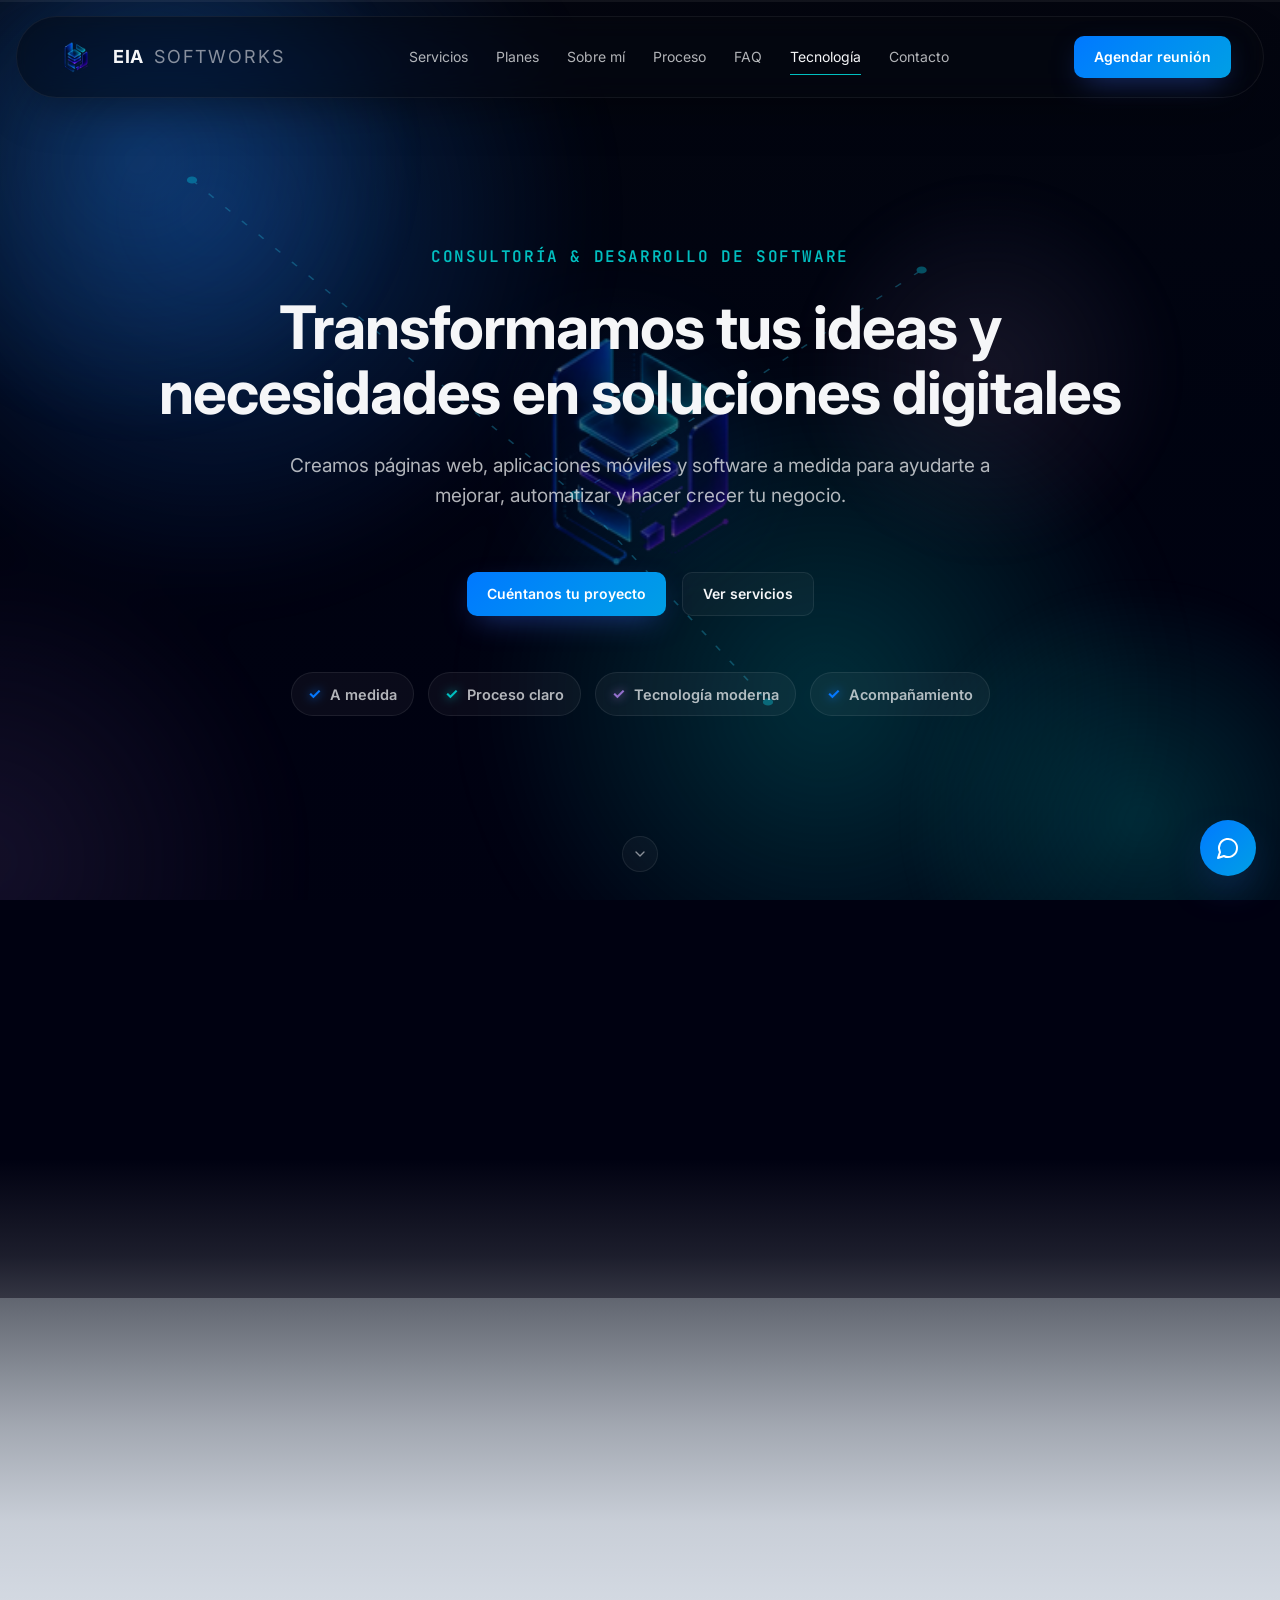
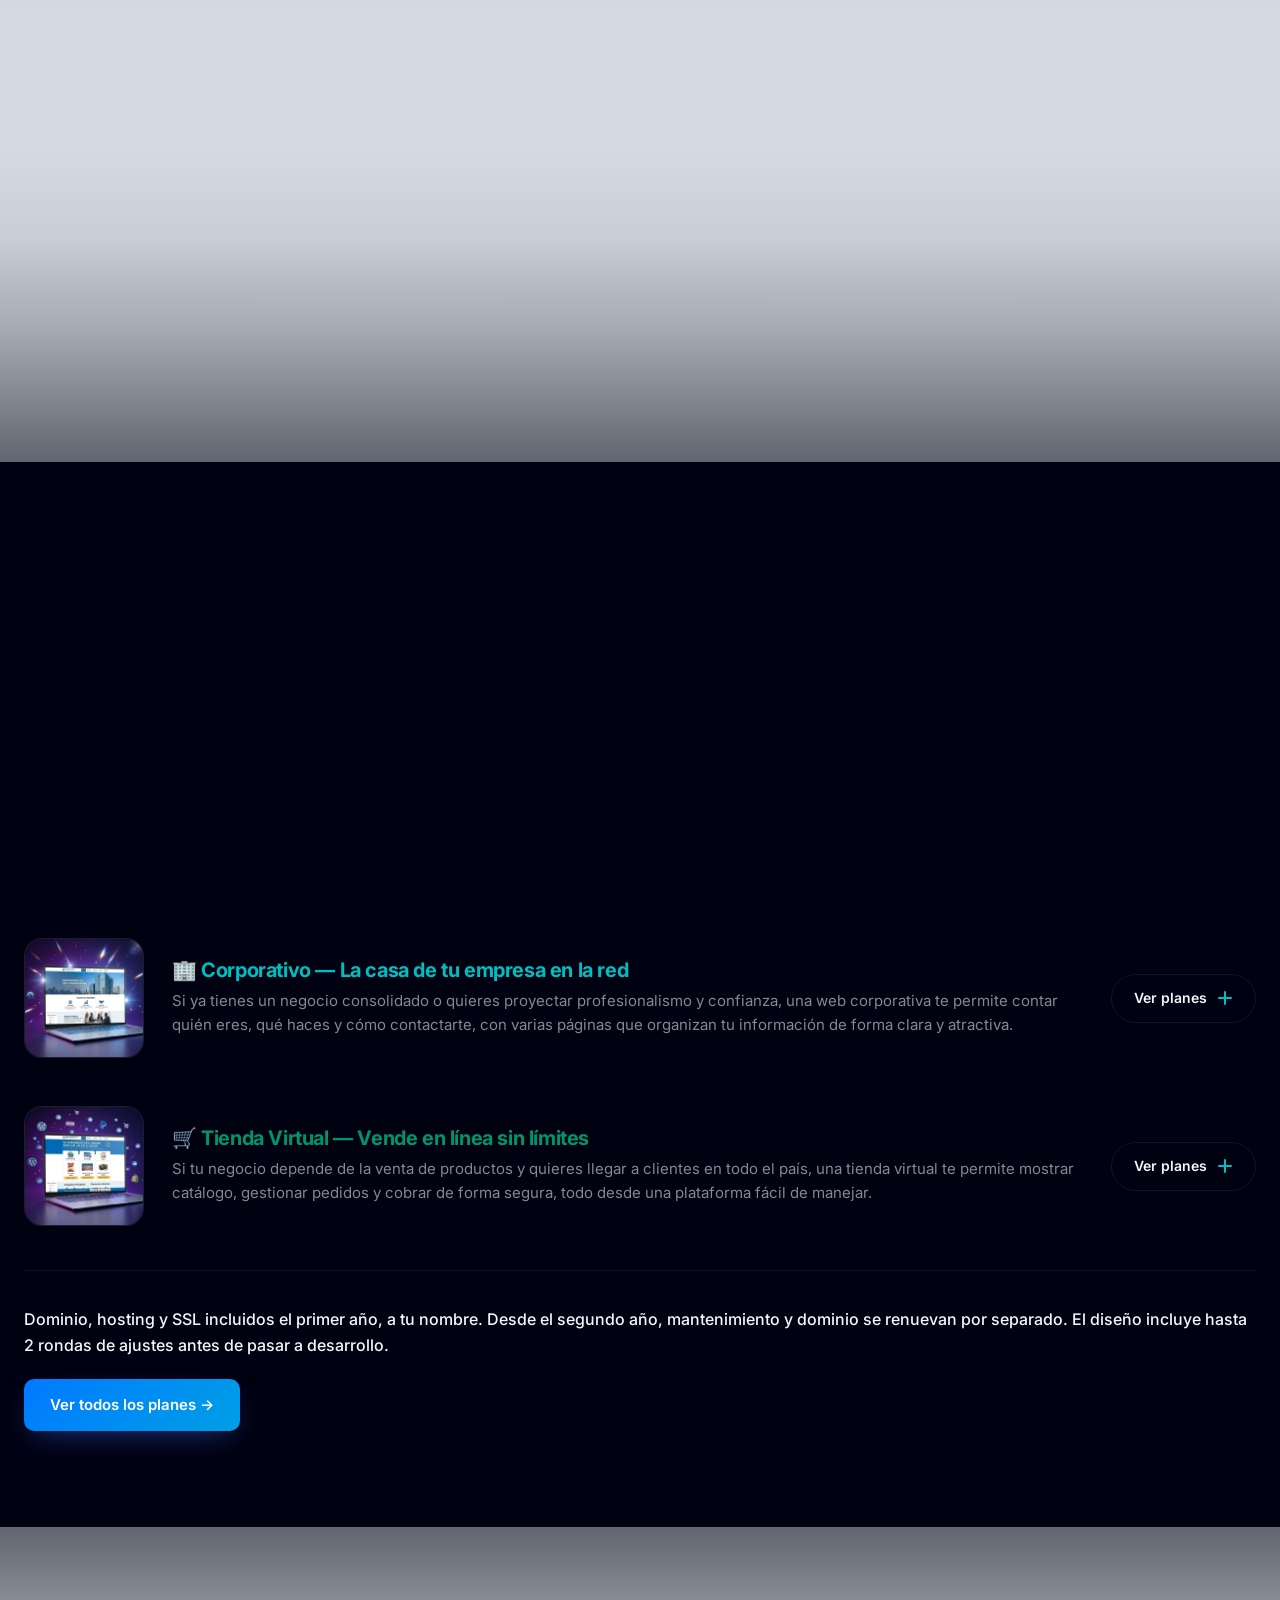
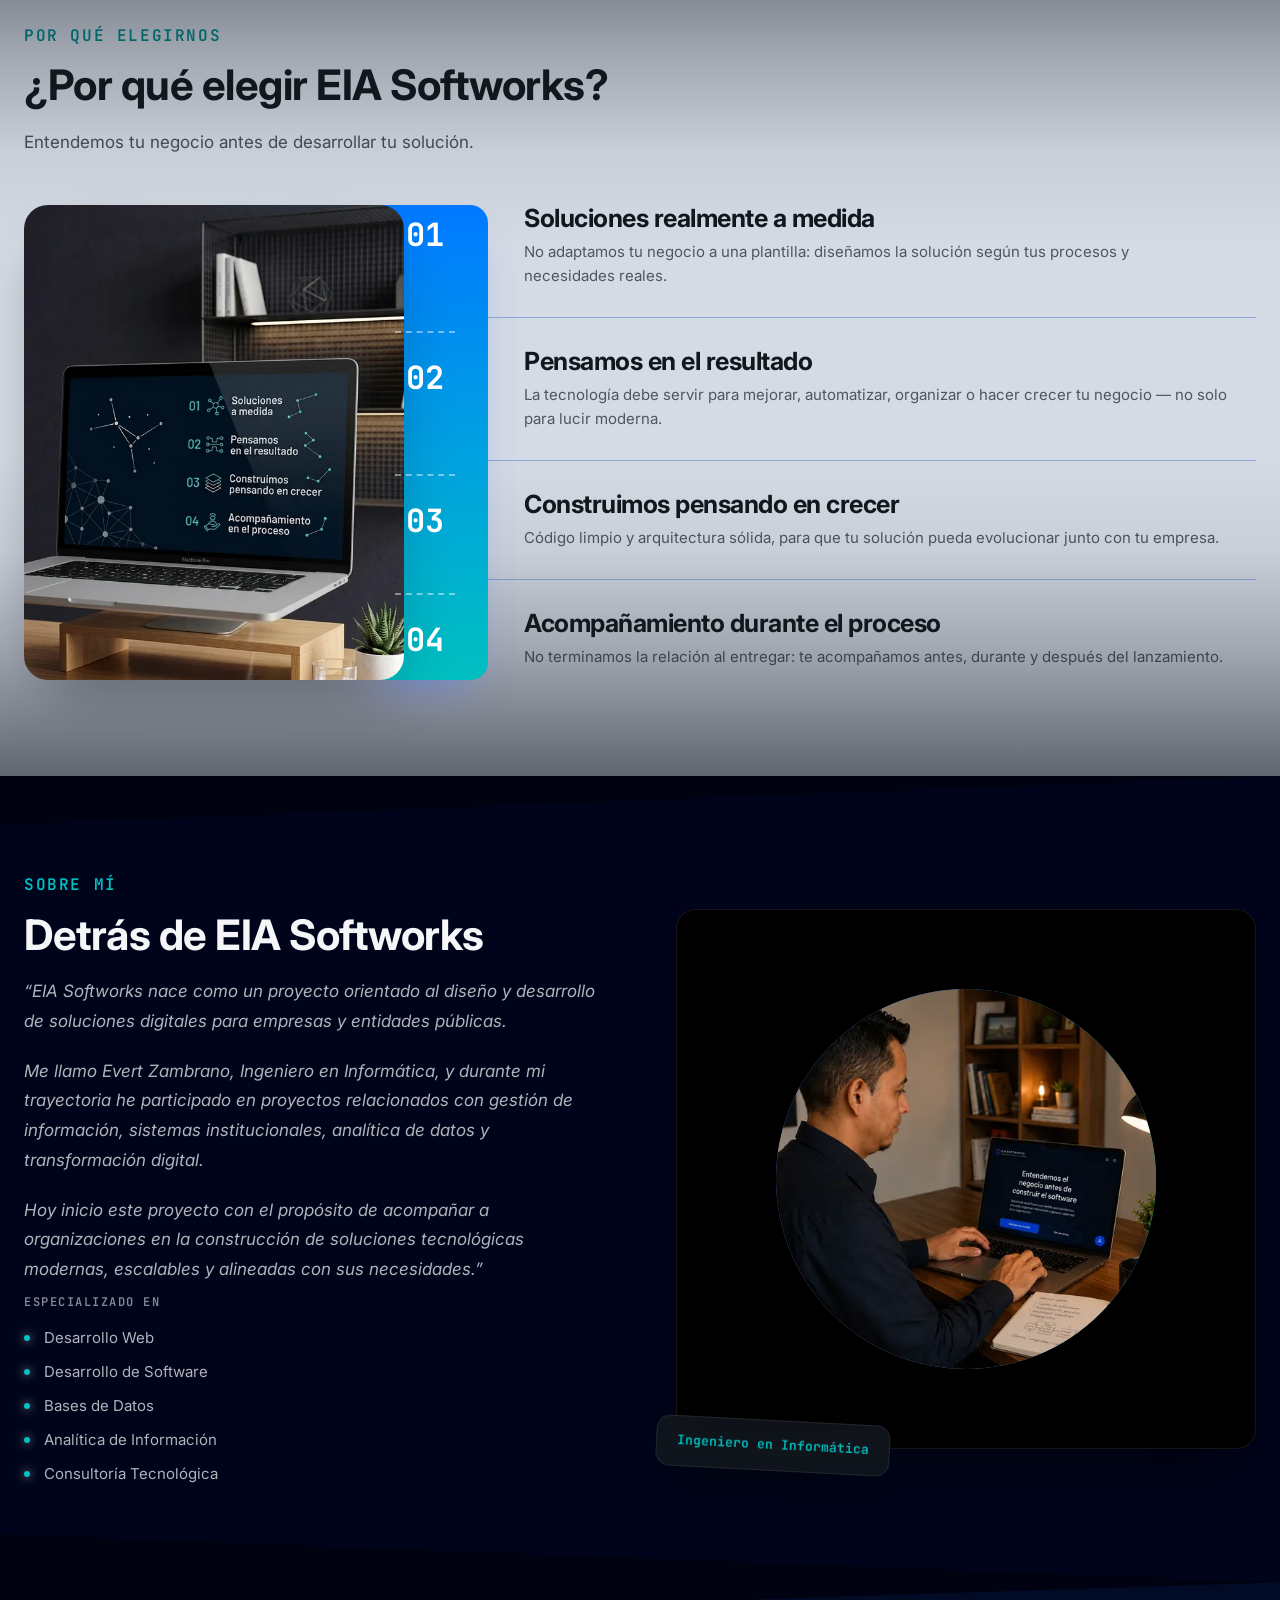
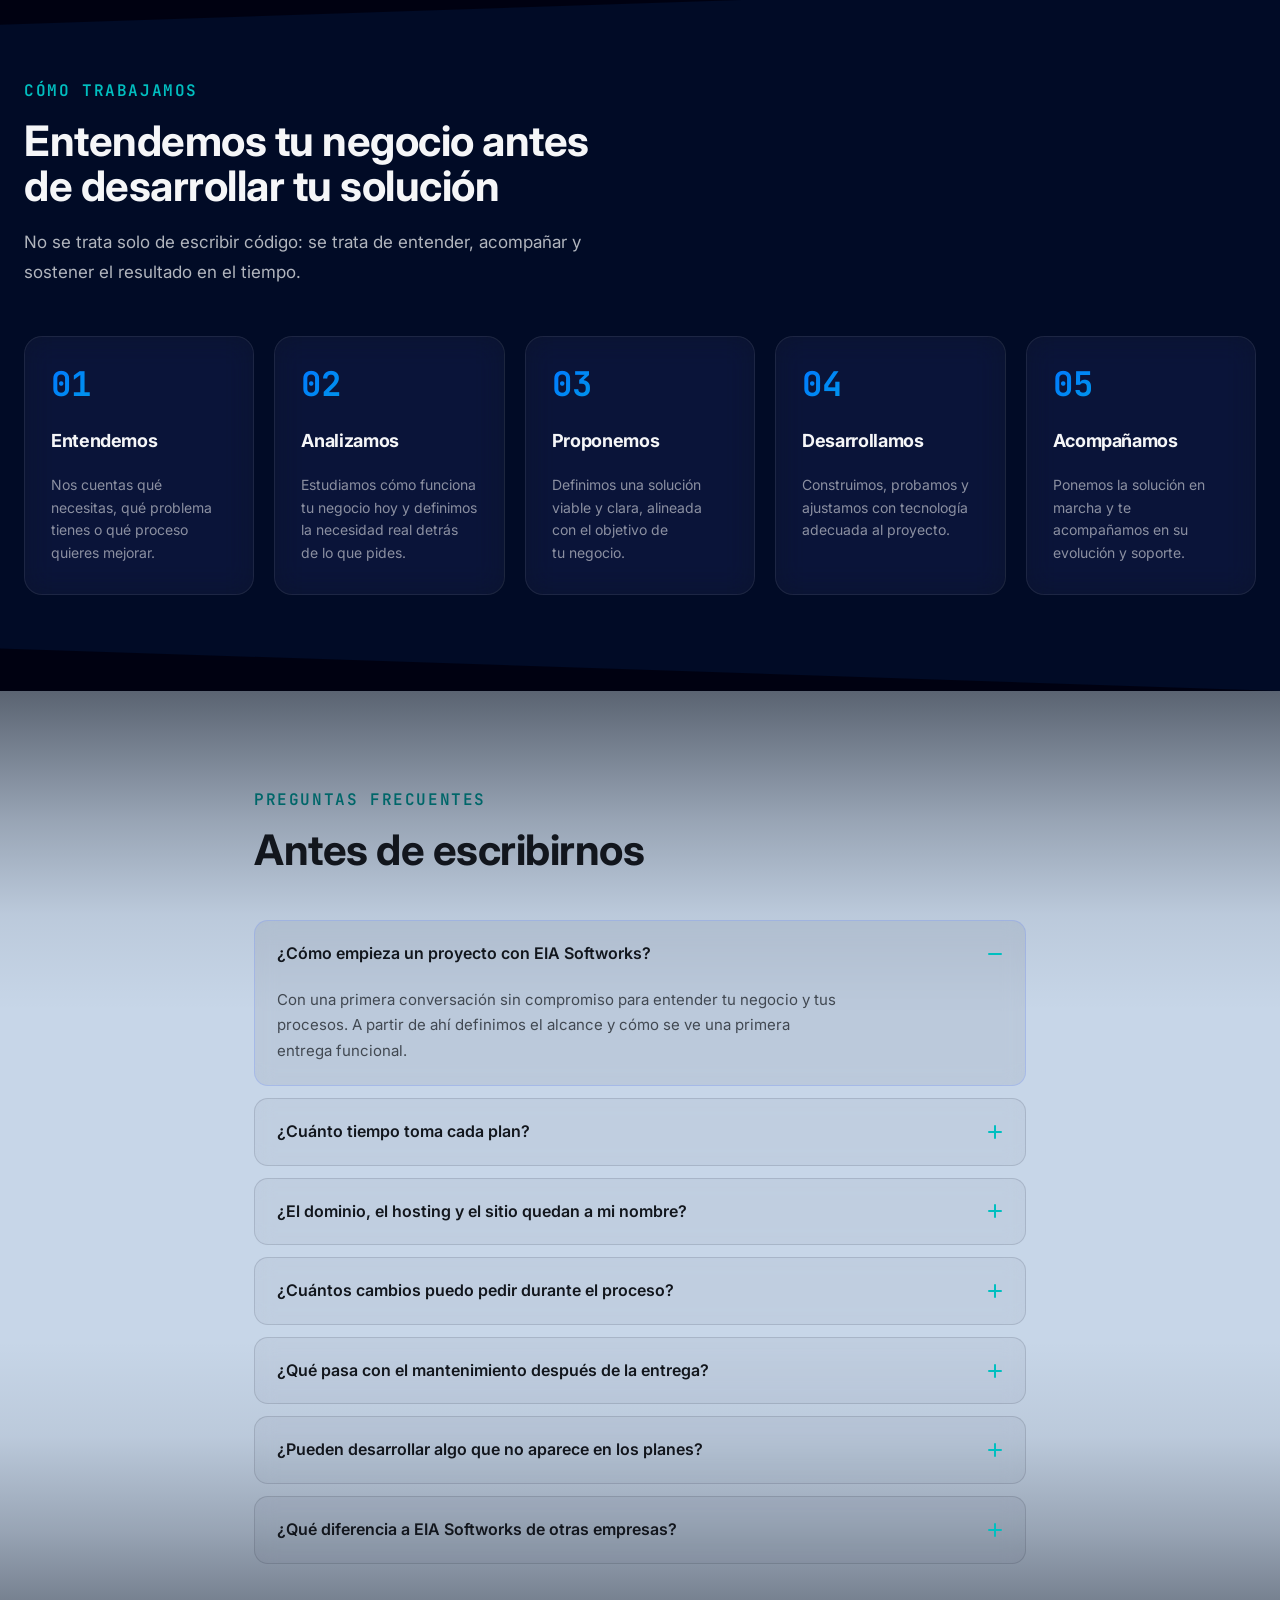
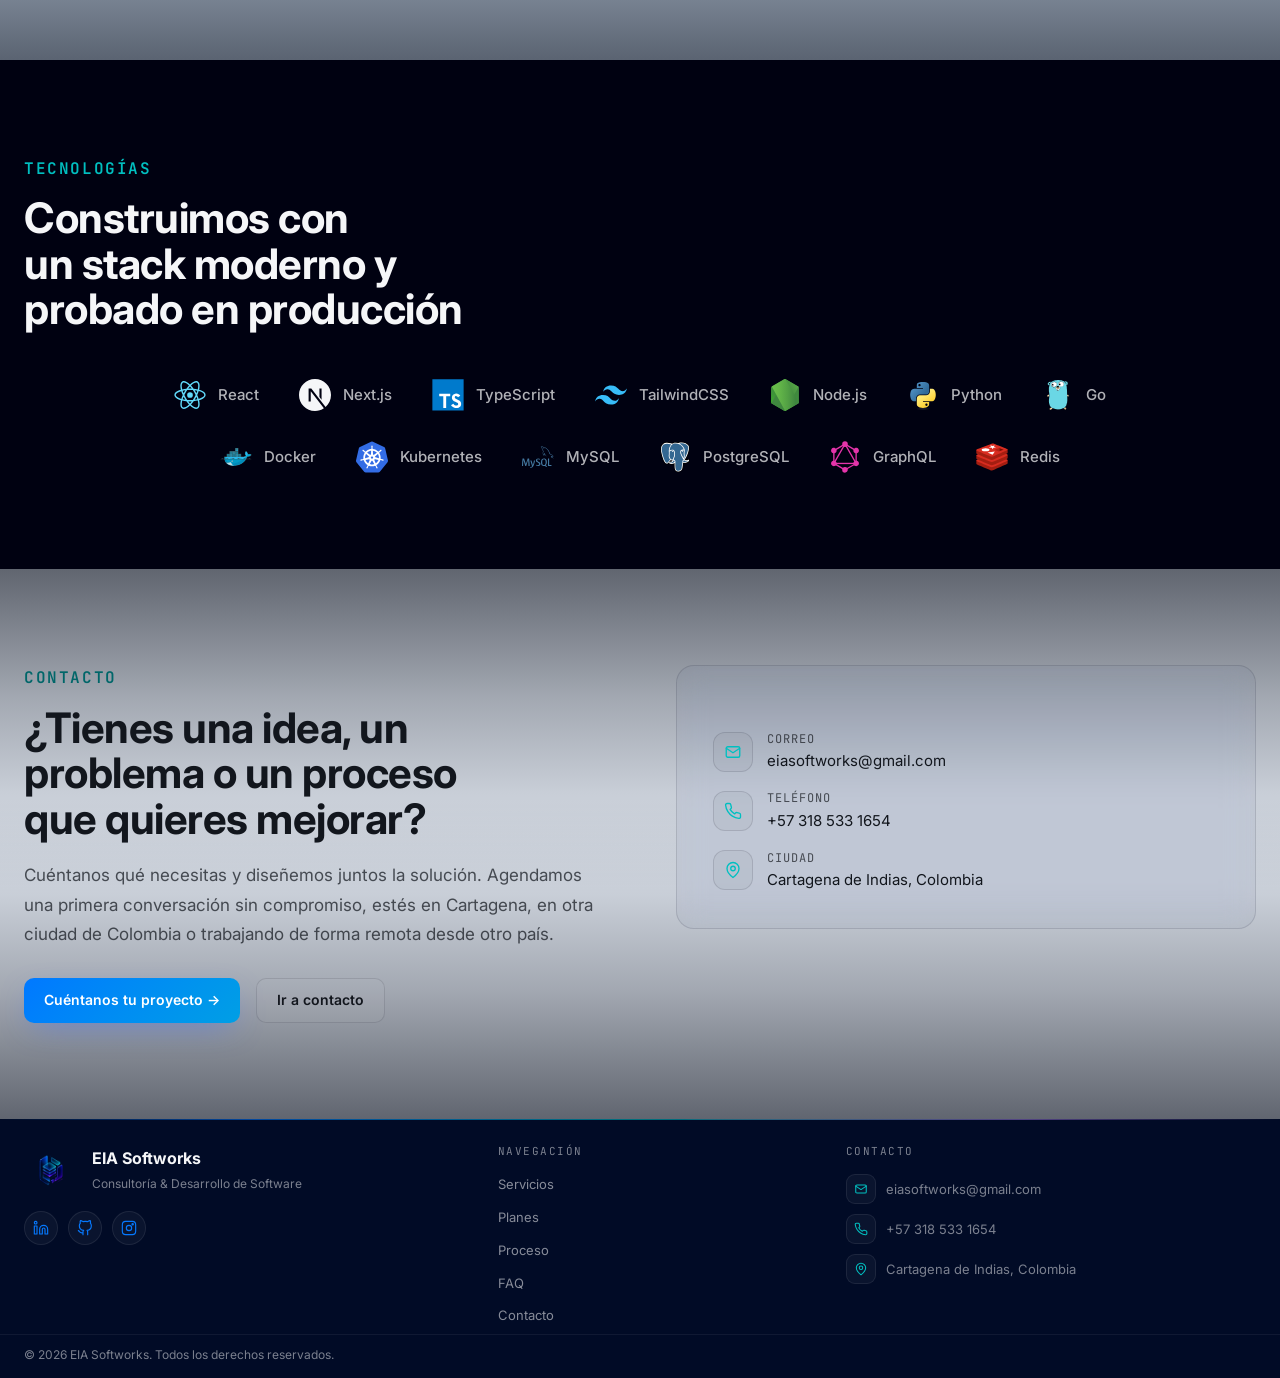
==== commit 43c44e09: "Ajusta paleta oscura, cierre de Servicios y secciones claras en 3 paginas de servicio - Cambia el de" ====
--- a/index.html
+++ b/index.html
@@ -333,7 +333,7 @@
       <div class="section-head" data-reveal>
         <p class="eyebrow">Planes</p>
         <h2 class="h2">Diseño de Páginas Web</h2>
-        <p class="p-lead">Creamos desde una Landing page, una web corporativa y hasta una tienda virtual para tu empresa, y la optimizamos para que esté entre los primeros resultados de las búsquedas de Google.</p>
+        <p class="p-lead">Planes pensados para cada etapa de tu negocio: desde una landing page para lanzar rápido hasta una plataforma a medida que crece con vos.</p>
       </div>
 
       <!-- ---- Categoría: Landing ---- -->
--- a/styles.css
+++ b/styles.css
@@ -2,9 +2,13 @@
    1. Tokens
    ============================================================= */
 :root {
-  --bg:        oklch(8% 0.007 262);
-  --bg-2:      oklch(10.5% 0.01 262);
-  --bg-3:      oklch(14% 0.012 264);
+  /* Ajustado 2026-09-04: más croma y hue alineado a --accent (258) — antes
+     era casi neutro (0.007-0.012), leía como negro plano en vez del azul
+     profundo del hero. Mismo nivel de luminosidad (8/10.5/14%), así que no
+     cambia el contraste con --ink en ningún lado. */
+  --bg:        oklch(9% 0.05 258);
+  --bg-2:      oklch(12% 0.055 259);
+  --bg-3:      oklch(16% 0.06 260);
   --ink:       #f5f6f8;
   --ink-soft:  rgba(245,246,248,0.72);
   --ink-mute:  rgba(245,246,248,0.55);
@@ -339,13 +343,17 @@
 }
 /* Variante azul muy suave — misma familia de tokens que .section-light, solo cambia el fondo */
 .section-light.section-tone-blue { background: var(--surface-light-2); }
-/* Degradado en los bordes para suavizar el cambio oscuro/claro entre secciones */
+/* Degradado en los bordes para suavizar el cambio oscuro/claro entre secciones.
+   Ampliado 2026-09-04 (220px→320px, más stops) porque el salto oscuro→claro
+   se sentía brusco al entrar a Servicios justo después de la franja de
+   filosofía (fondo --bg casi negro, sin fundido propio) — ver también el
+   fundido simétrico en .philosophy-strip::after más abajo. */
 .section-light::before,
 .section-light::after {
-  content: ""; position: absolute; left: 0; right: 0; height: 220px; pointer-events: none;
-}
-.section-light::before { top: 0; background: linear-gradient(to bottom, oklch(12% 0.012 264 / .38), oklch(12% 0.012 264 / .1) 55%, transparent); }
-.section-light::after { bottom: 0; background: linear-gradient(to top, oklch(12% 0.012 264 / .38), oklch(12% 0.012 264 / .1) 55%, transparent); }
+  content: ""; position: absolute; left: 0; right: 0; height: 320px; pointer-events: none;
+}
+.section-light::before { top: 0; background: linear-gradient(to bottom, oklch(12% 0.03 259 / .55), oklch(12% 0.03 259 / .24) 40%, oklch(12% 0.03 259 / .06) 70%, transparent); }
+.section-light::after { bottom: 0; background: linear-gradient(to top, oklch(12% 0.03 259 / .55), oklch(12% 0.03 259 / .24) 40%, oklch(12% 0.03 259 / .06) 70%, transparent); }
 .section-light .eyebrow { color: var(--accent-2-on-light); }
 .section-light .glass-card:hover { border-color: rgba(10,14,26,0.22); }
 .section-light .field input,
@@ -531,7 +539,16 @@
 .stack-logo img { width: 40px; height: 40px; }
 .stack-logo:hover { transform: translateY(-5px) scale(1.08); }
 
-.philosophy-strip { padding: 88px 0; text-align: center; }
+.philosophy-strip { padding: 88px 0; text-align: center; position: relative; }
+/* Fundido hacia el tono claro que viene justo después (#servicios), del lado
+   oscuro del empalme — complementa .section-light::before para que el
+   cambio de fondo se sienta como una transición, no un corte. Única sección
+   que precede a un bloque .section-light en el sitio, así que el ajuste es
+   local a esta franja, no un patrón global. */
+.philosophy-strip::after {
+  content: ""; position: absolute; left: 0; right: 0; bottom: 0; height: 140px; pointer-events: none;
+  background: linear-gradient(to bottom, transparent, oklch(95% 0.006 258 / .12) 70%, oklch(95% 0.006 258 / .22));
+}
 .philosophy-text {
   max-width: 46ch; margin: 0 auto; font-size: clamp(23px, 3vw, 30px);
   line-height: 1.55; color: var(--ink); font-weight: 500; font-style: italic; letter-spacing: -0.01em;
@@ -586,45 +603,65 @@
    acento cian ya usado por .svc-card-link — distinto del azul del CTA final. */
 .svc-feature-card .svc-card-link { text-align: center; margin-inline: auto; margin-top: auto; }
 
-/* Servicios (Home) y Servicios incluidos (Desarrollo Web): versión compacta
-   para que el título de sección, las tarjetas y el CTA de cierre quepan en
-   una sola pantalla de escritorio, sin obligar a hacer scroll dentro de la
-   sección. Solo estas dos secciones — el resto de tarjetas del sitio
-   conserva su tamaño. */
-#servicios.section, #servicios-incluidos.section { padding: 44px 0 48px; }
-#servicios .section-head, #servicios-incluidos .section-head { margin-bottom: 22px; }
-#servicios .card-grid, #servicios-incluidos .card-grid { gap: 14px; }
-#servicios .glass-card, #servicios-incluidos .glass-card { padding: 18px 16px; gap: 8px; }
-#servicios .svc-icon, #servicios-incluidos .svc-icon { width: 38px; height: 38px; margin-bottom: 0; }
-#servicios .svc-icon svg, #servicios-incluidos .svc-icon svg { width: 18px; height: 18px; }
-#servicios .svc-card h3, #servicios-incluidos .svc-card h3 { font-size: 15.5px; }
-#servicios .svc-card p, #servicios-incluidos .svc-card p { font-size: 13px; line-height: 1.45; }
-#servicios .svc-card-link, #servicios-incluidos .svc-card-link { font-size: 13px; }
+/* Servicios (Home), Servicios incluidos (Desarrollo Web) y Qué hacemos
+   (Apps móviles, Integraciones/Dashboards, Entidades públicas): versión
+   compacta para que el título de sección, las tarjetas y el CTA de cierre
+   no se vean tan altos/espaciados. Extendida 2026-09-04 a las 3 secciones
+   "Qué hacemos" — tenían grids de 3-5 tarjetas a tamaño completo y se
+   sentían desproporcionadamente altas frente al resto del sitio. */
+#servicios.section, #servicios-incluidos.section, #que-hacemos.section { padding: 44px 0 48px; }
+#servicios .section-head, #servicios-incluidos .section-head, #que-hacemos .section-head { margin-bottom: 22px; }
+#servicios .card-grid, #servicios-incluidos .card-grid, #que-hacemos .card-grid { gap: 14px; }
+#servicios .glass-card, #servicios-incluidos .glass-card, #que-hacemos .glass-card { padding: 18px 16px; gap: 8px; }
+#servicios .svc-icon, #servicios-incluidos .svc-icon, #que-hacemos .svc-icon { width: 38px; height: 38px; margin-bottom: 0; }
+#servicios .svc-icon svg, #servicios-incluidos .svc-icon svg, #que-hacemos .svc-icon svg { width: 18px; height: 18px; }
+#servicios .svc-card h3, #servicios-incluidos .svc-card h3, #que-hacemos .svc-card h3 { font-size: 15.5px; }
+#servicios .svc-card p, #servicios-incluidos .svc-card p, #que-hacemos .svc-card p { font-size: 13px; line-height: 1.45; }
+#servicios .svc-card-link, #servicios-incluidos .svc-card-link, #que-hacemos .svc-card-link { font-size: 13px; }
 /* Cápsula de cierre: texto + botón fundidos en una sola pieza (en vez de una
    línea con borde superior + botón suelto) para que la pregunta funcione
-   como el gancho del botón, no como un párrafo aparte. Degradado de marca
-   puntual (violeta/índigo) — únicamente aquí, no se convierte en un color
-   base de sección (ver CLAUDE.md §4 sobre --accent-3 como acento nunca
-   protagonista: esta cápsula es la excepción deliberada, pedida con estos
-   hex exactos). El hover eleva la cápsula completa, igual que el resto de
-   superficies interactivas del sitio (glass-card, botones): invita al clic
-   sin animación en loop. */
-#servicios .section-inline-cta, #servicios-incluidos .section-inline-cta {
-  margin-top: 20px; padding: 13px 32px; border-top: none;
+   como el gancho del botón, no como un párrafo aparte. Degradado sólido
+   deliberado — el dueño de la marca pidió que este mensaje y su botón
+   destacaran como su propio momento dentro de la sección, no como una
+   línea más. Originalmente en violeta (fuera de la paleta de acentos),
+   revisado 2026-09-04: mismo tratamiento (cápsula sólida que rompe con las
+   glass-cards de alrededor) pero en azul→cian (--accent/--accent-2), los
+   acentos protagonistas reales del sitio — conserva el protagonismo pedido
+   sin introducir un tercer color como base de sección (CLAUDE.md §4:
+   --accent-3 nunca protagonista). El hover eleva la cápsula completa,
+   igual que el resto de superficies interactivas del sitio (glass-card,
+   botones): invita al clic sin animación en loop.
+   Extraída 2026-09-04 a la clase modificadora reutilizable
+   .section-inline-cta-capsule (además de los dos ids originales, por
+   compatibilidad) para poder usar la misma cápsula en Qué hacemos de las
+   3 páginas de servicio sin depender de su id de sección. Selector
+   compuesto ".section-inline-cta.section-inline-cta-capsule" (no la clase
+   sola) a propósito: con la misma especificidad que la regla base
+   .section-inline-cta de más abajo (línea ~730), la que aparece después en
+   el archivo ganaba y pisaba justify-content/padding/fondo — la cápsula se
+   veía como la línea con borde superior, no como pill centrada. */
+#servicios .section-inline-cta, #servicios-incluidos .section-inline-cta, .section-inline-cta.section-inline-cta-capsule {
+  margin-top: 20px; padding: 9px 28px; border-top: none;
   border-radius: 999px; gap: 20px; justify-content: center;
-  background: linear-gradient(135deg, #121037, #23164a, #431865, #5b4b90);
+  background: linear-gradient(135deg, oklch(14% 0.03 262), oklch(24% 0.08 260), var(--accent), var(--accent-2));
   border: 1px solid rgba(255,255,255,0.14);
-  box-shadow: 0 22px 46px -20px rgba(35,22,74,0.55);
+  box-shadow: 0 22px 46px -20px oklch(40% 0.18 258 / 0.5);
   transition: transform .4s var(--ease-soft), box-shadow .4s var(--ease-soft);
 }
-#servicios .section-inline-cta:hover, #servicios-incluidos .section-inline-cta:hover { transform: translateY(-3px); box-shadow: 0 30px 60px -18px rgba(35,22,74,0.7); }
-/* Resalta la pregunta de cierre como el gancho de la cápsula — más grande,
-   con más peso, en blanco sobre el degradado. */
-#servicios .section-inline-cta p, #servicios-incluidos .section-inline-cta p { font-size: 19px; font-weight: 700; color: #fff; }
-#servicios .section-inline-cta .btn-solid, #servicios-incluidos .section-inline-cta .btn-solid {
-  background: #fff; color: #23164a; box-shadow: 0 10px 24px -10px rgba(0,0,0,0.4);
-}
-#servicios .section-inline-cta .btn-solid:hover, #servicios-incluidos .section-inline-cta .btn-solid:hover { background: #f1edff; color: #23164a; }
+#servicios .section-inline-cta:hover, #servicios-incluidos .section-inline-cta:hover, .section-inline-cta.section-inline-cta-capsule:hover { transform: translateY(-3px); box-shadow: 0 30px 60px -18px oklch(40% 0.18 258 / 0.65); }
+/* Resalta la pregunta de cierre como el gancho de la cápsula — más peso,
+   en blanco sobre el degradado. Bajado de 19px a 17px 2026-09-04 al reducir
+   el alto de la cápsula, para que el texto siga proporcionado al padding
+   nuevo (9px, antes 13px). */
+#servicios .section-inline-cta p, #servicios-incluidos .section-inline-cta p, .section-inline-cta.section-inline-cta-capsule p { font-size: 17px; font-weight: 700; color: #fff; }
+/* Botón al mismo tamaño que .nav-cta (10px/20px, 14px) — antes usaba el
+   tamaño base de .btn (14px/26px, 15px), desproporcionado dentro de una
+   cápsula ya de por sí compacta. */
+#servicios .section-inline-cta .btn-solid, #servicios-incluidos .section-inline-cta .btn-solid, .section-inline-cta.section-inline-cta-capsule .btn-solid {
+  padding: 10px 20px; font-size: 14px;
+  background: #fff; color: var(--accent-on-light); box-shadow: 0 10px 24px -10px rgba(0,0,0,0.4);
+}
+#servicios .section-inline-cta .btn-solid:hover, #servicios-incluidos .section-inline-cta .btn-solid:hover, .section-inline-cta.section-inline-cta-capsule .btn-solid:hover { background: #eef4ff; color: var(--accent-on-light); }
 
 /* =============================================================
    11c-bis. Tarjetas de plan (Planes de sitio web / Niveles de plataforma)
@@ -1327,7 +1364,7 @@
   .section-inline-cta .btn { width: 100%; }
   /* La cápsula de Servicios pierde el radio 999px en columna — con el botón
      a todo el ancho, una píldora completa se ve rota, no como cápsula. */
-  #servicios .section-inline-cta, #servicios-incluidos .section-inline-cta { border-radius: 28px; padding: 24px; text-align: center; }
+  #servicios .section-inline-cta, #servicios-incluidos .section-inline-cta, .section-inline-cta.section-inline-cta-capsule { border-radius: 28px; padding: 24px; text-align: center; }
   .hero-mark { width: 260px; height: 260px; }
   .floating-chip-corner { left: 0; bottom: -16px; }
   .stack-logo img { width: 26px; height: 26px; }
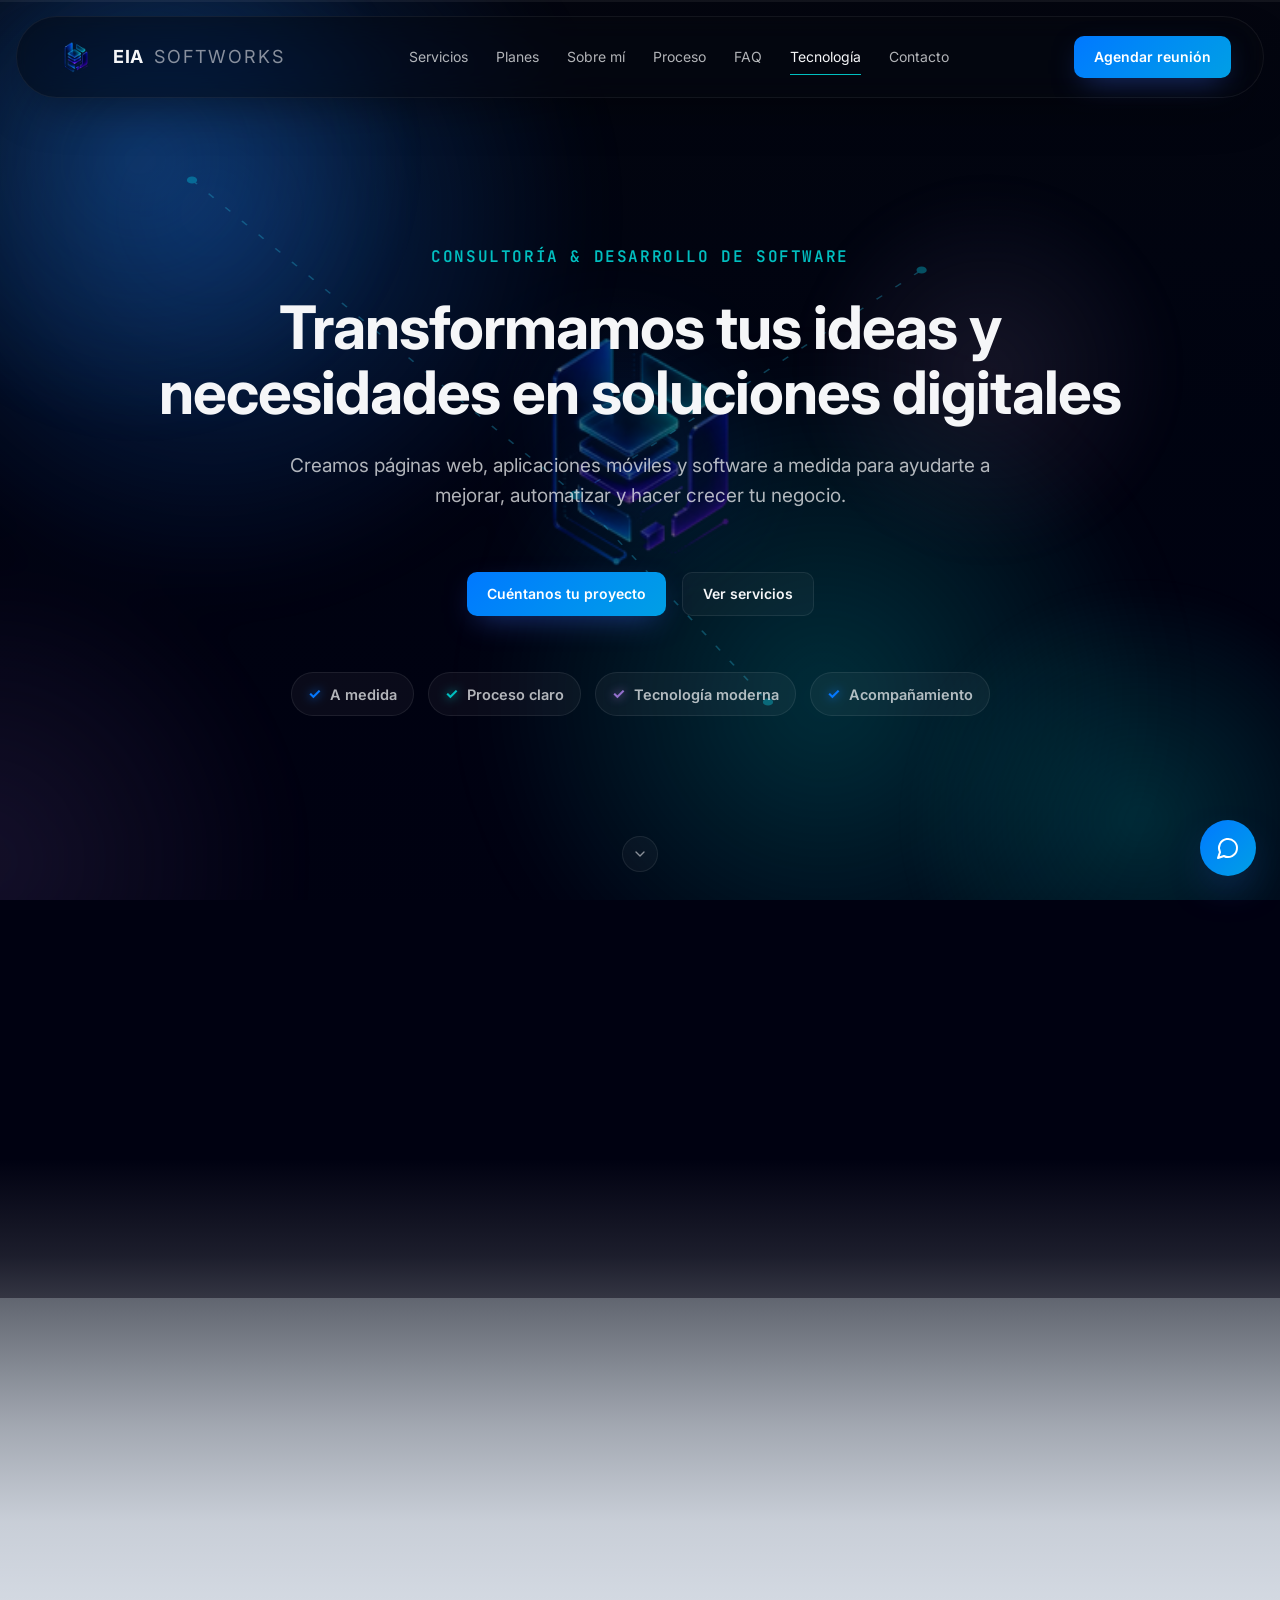
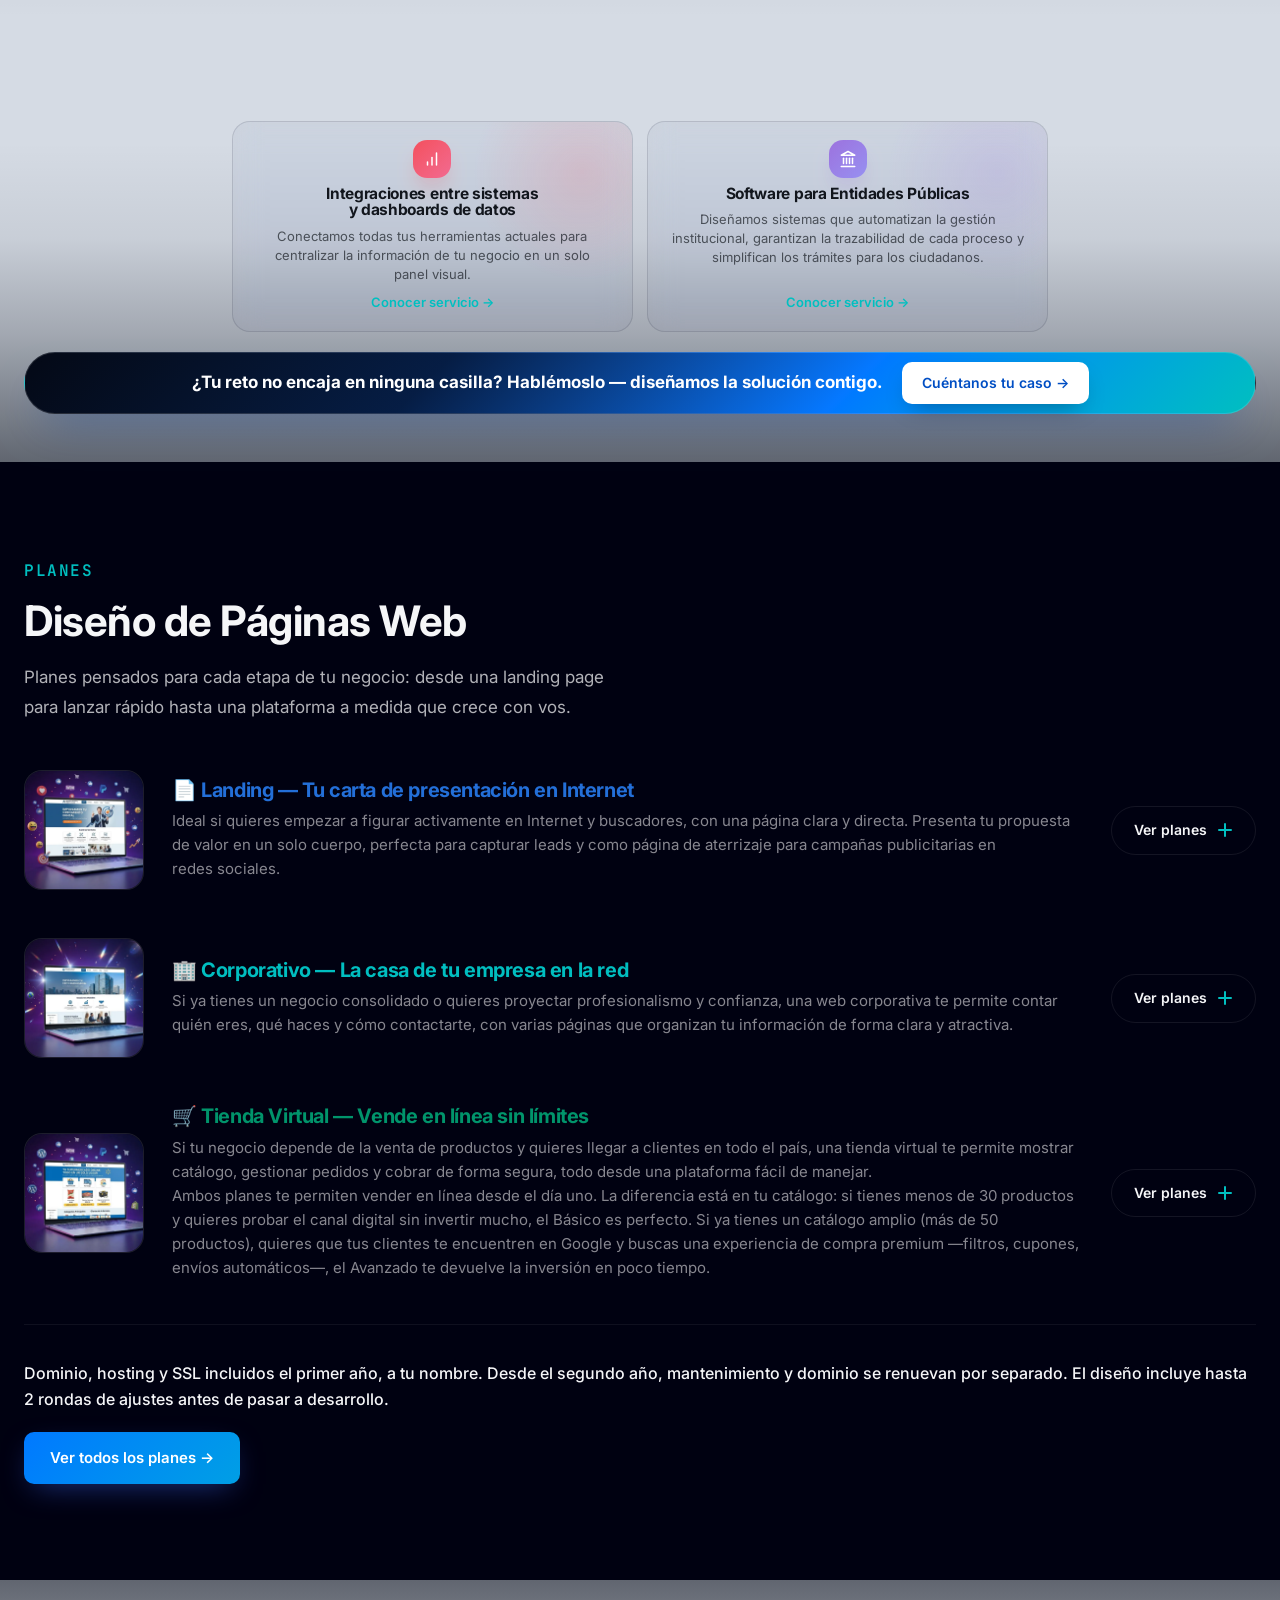
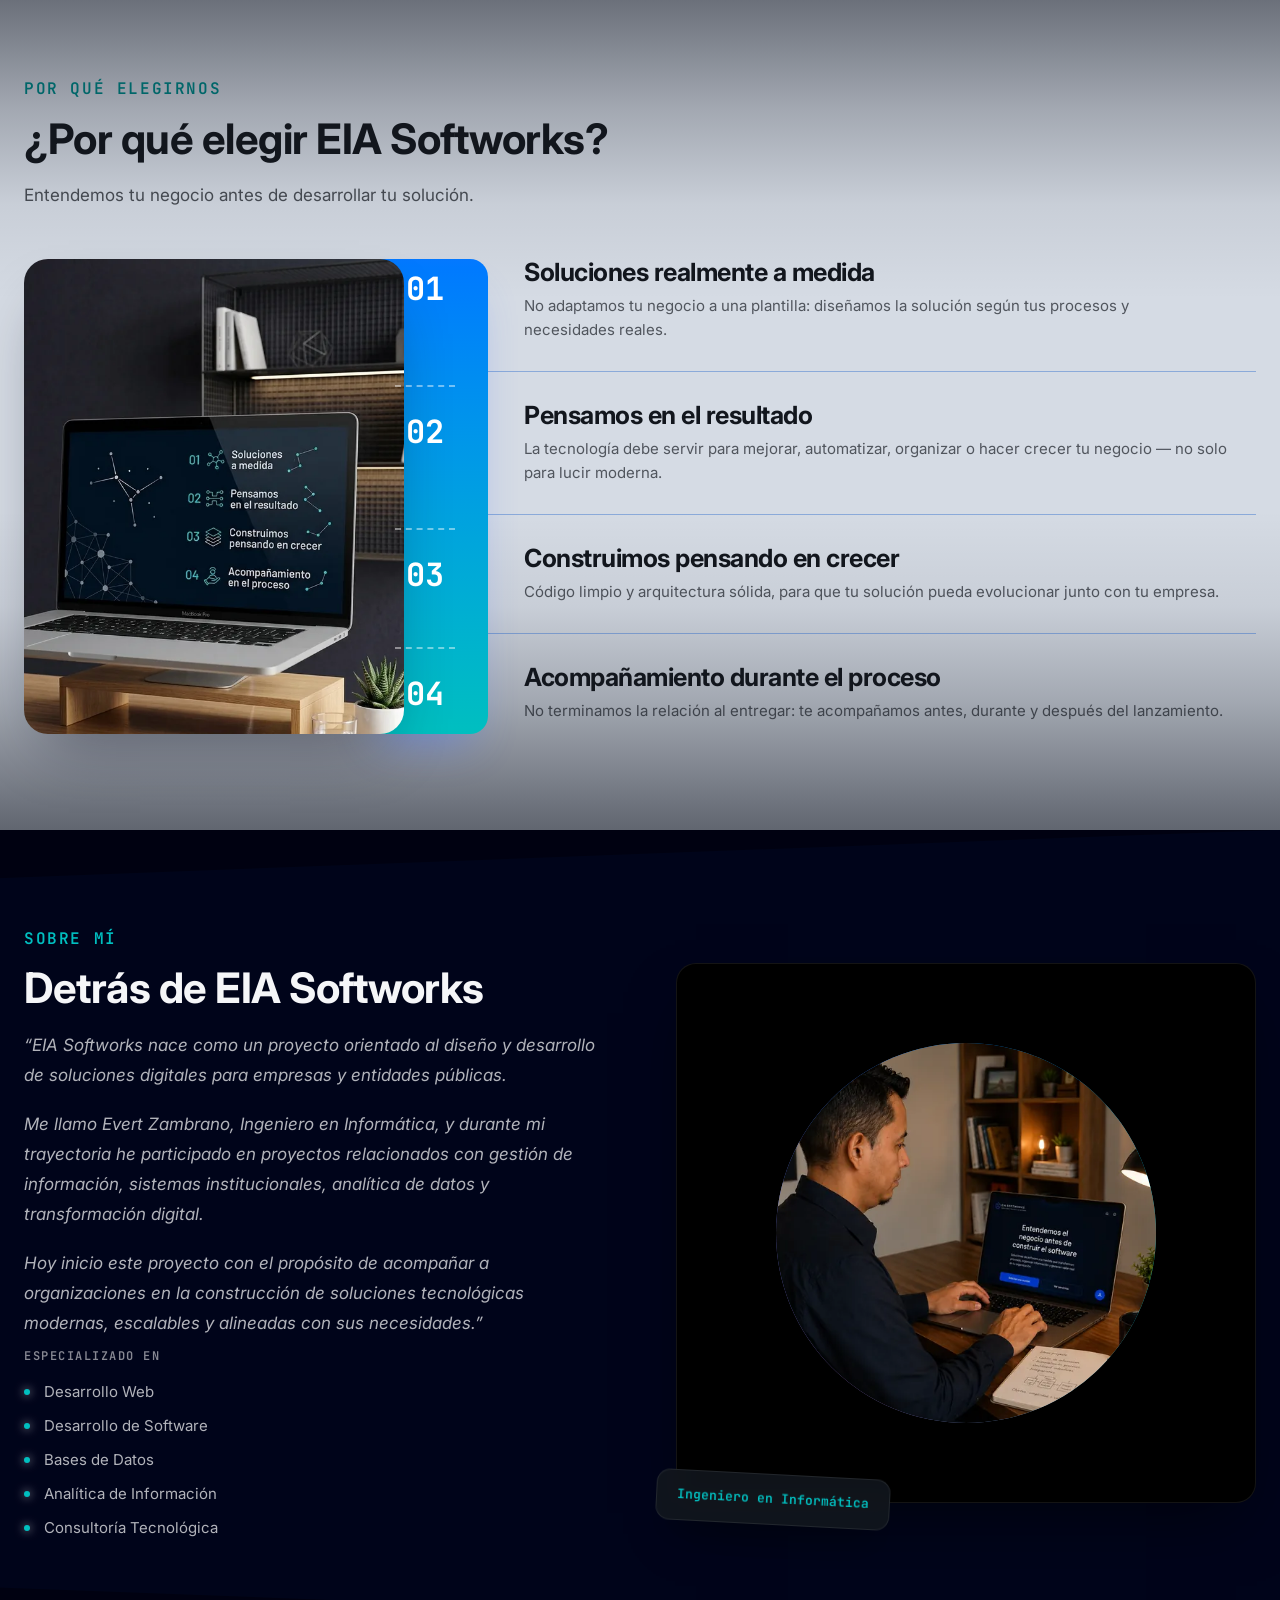
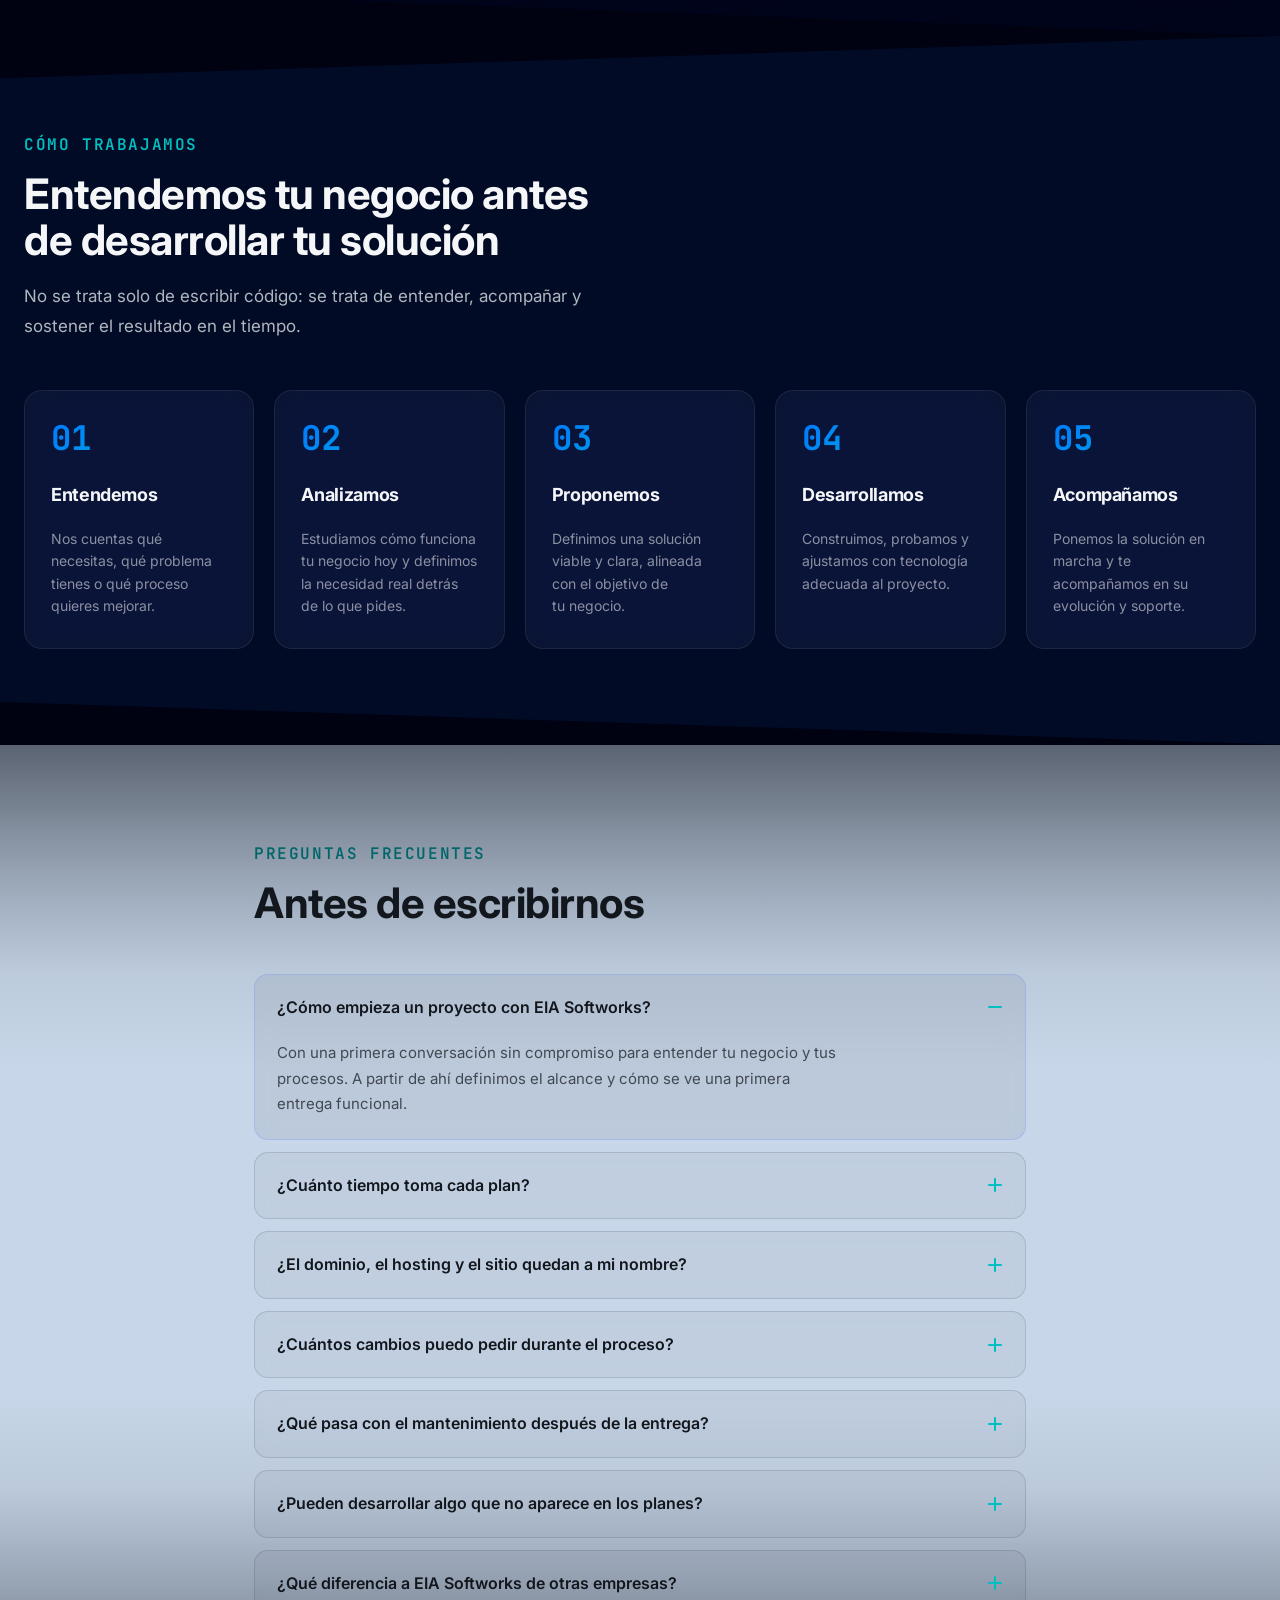
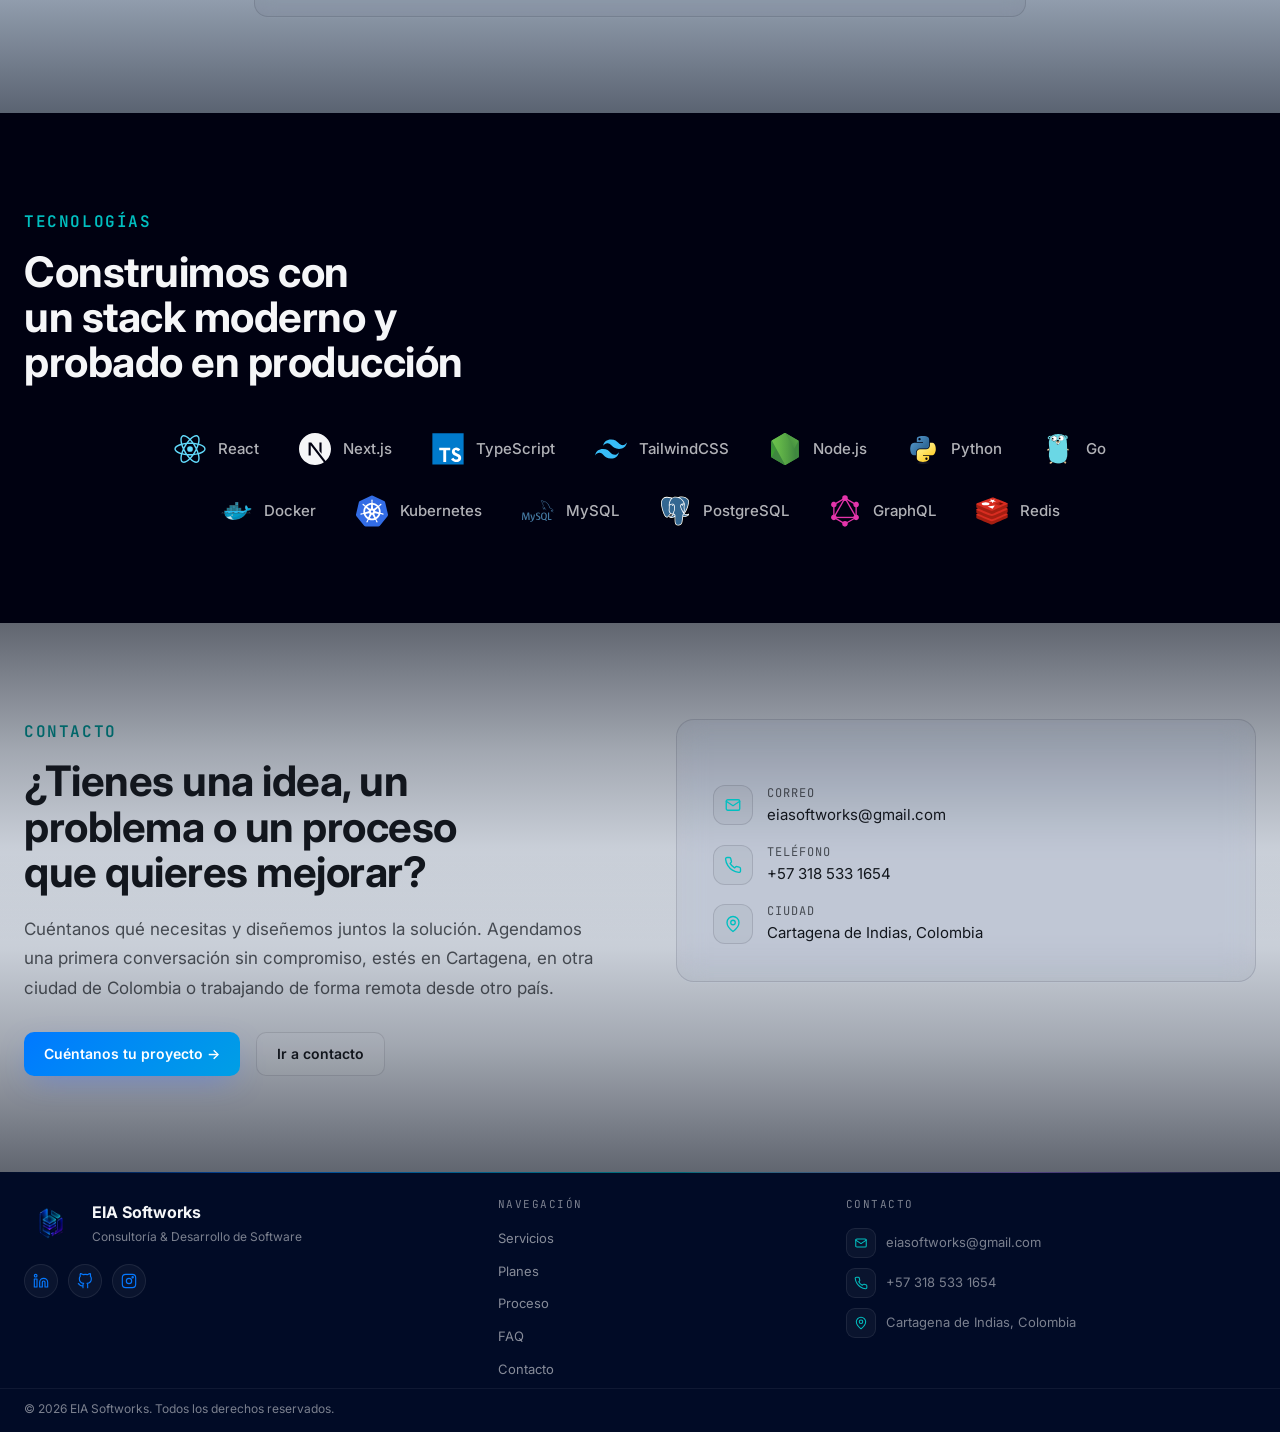
==== commit 98547fe6: "Actualiza planes de Tienda Virtual con nuevo alcance y precios definidos Renombra el segundo plan de" ====
--- a/index.html
+++ b/index.html
@@ -402,6 +402,7 @@
           <div class="plan-category-intro">
             <h3 class="plan-category-title" style="color:#00946b">🛒 Tienda Virtual — Vende en línea sin límites</h3>
             <p>Si tu negocio depende de la venta de productos y quieres llegar a clientes en todo el país, una tienda virtual te permite mostrar catálogo, gestionar pedidos y cobrar de forma segura, todo desde una plataforma fácil de manejar.</p>
+            <p>Ambos planes te permiten vender en línea desde el día uno. La diferencia está en tu catálogo: si tienes menos de 30 productos y quieres probar el canal digital sin invertir mucho, el Básico es perfecto. Si ya tienes un catálogo amplio (más de 50 productos), quieres que tus clientes te encuentren en Google y buscas una experiencia de compra premium —filtros, cupones, envíos automáticos—, el Avanzado te devuelve la inversión en poco tiempo.</p>
           </div>
           <span class="plan-category-toggle-cta"><span class="plan-category-toggle-label"></span><span class="faq-mark" aria-hidden="true"></span></span>
         </summary>
@@ -412,9 +413,9 @@
             <a href="planes/index.html#plan-basico-virtual" class="svc-card-link plan-preview-cta" data-gtag-event="cta_click" data-gtag-category="planes-home" data-gtag-label="Ver plan y precio — Básico Virtual">Ver plan y precio →</a>
           </article>
           <article class="glass-card svc-card plan-preview-card" style="--c1:oklch(70% 0.15 165);--c2:oklch(76% 0.13 175)" data-reveal data-reveal-delay="1">
-            <h4>Tienda Virtual</h4>
+            <h4>Avanzado Virtual</h4>
             <p><span class="plan-preview-tagline">Para negocios con catálogo amplio y visión de crecimiento.</span>Puedes subir todos los productos que quieras, organizarlos por categorías y ofrecer una experiencia de compra completa, con un panel para gestionar productos y pedidos. Está pensada para que vendas más y mejor.</p>
-            <a href="planes/index.html#plan-tienda-virtual" class="svc-card-link plan-preview-cta" data-gtag-event="cta_click" data-gtag-category="planes-home" data-gtag-label="Ver plan y precio — Tienda Virtual">Ver plan y precio →</a>
+            <a href="planes/index.html#plan-tienda-virtual" class="svc-card-link plan-preview-cta" data-gtag-event="cta_click" data-gtag-category="planes-home" data-gtag-label="Ver plan y precio — Avanzado Virtual">Ver plan y precio →</a>
           </article>
         </div>
       </details>
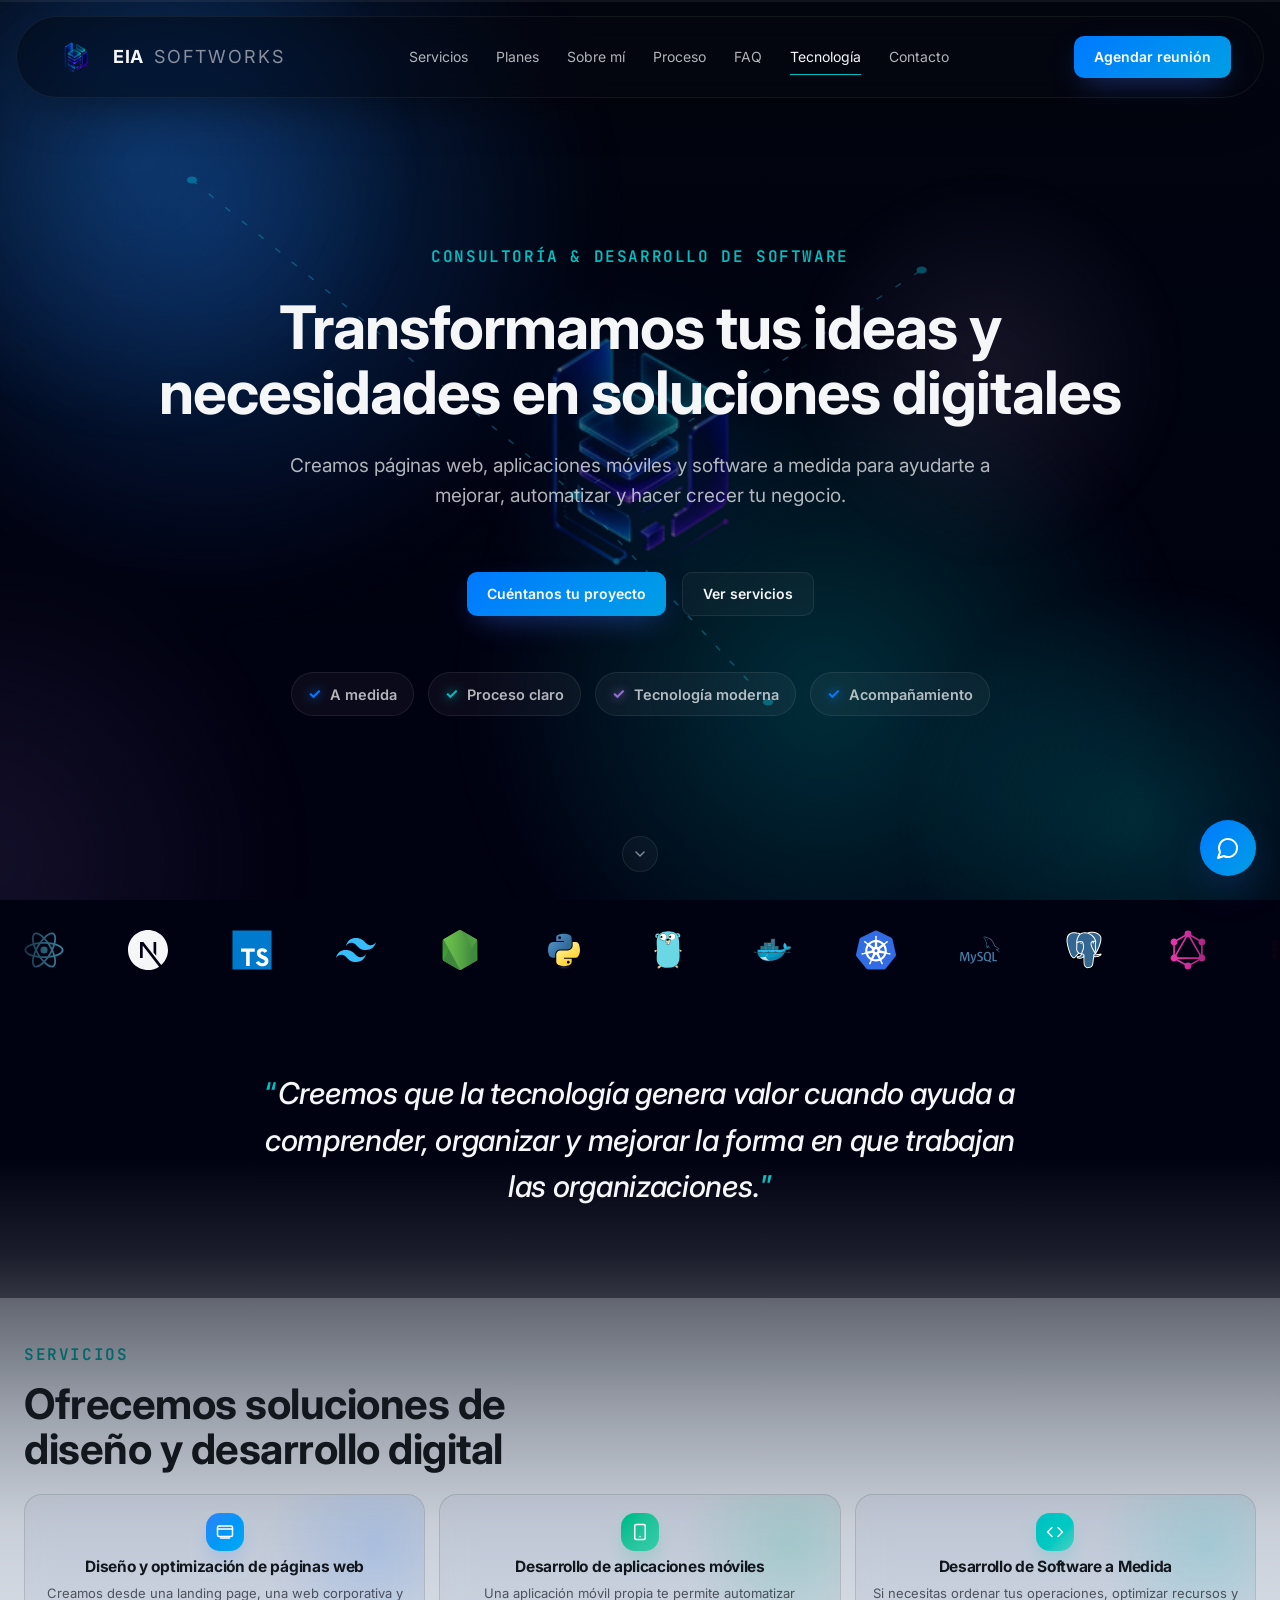
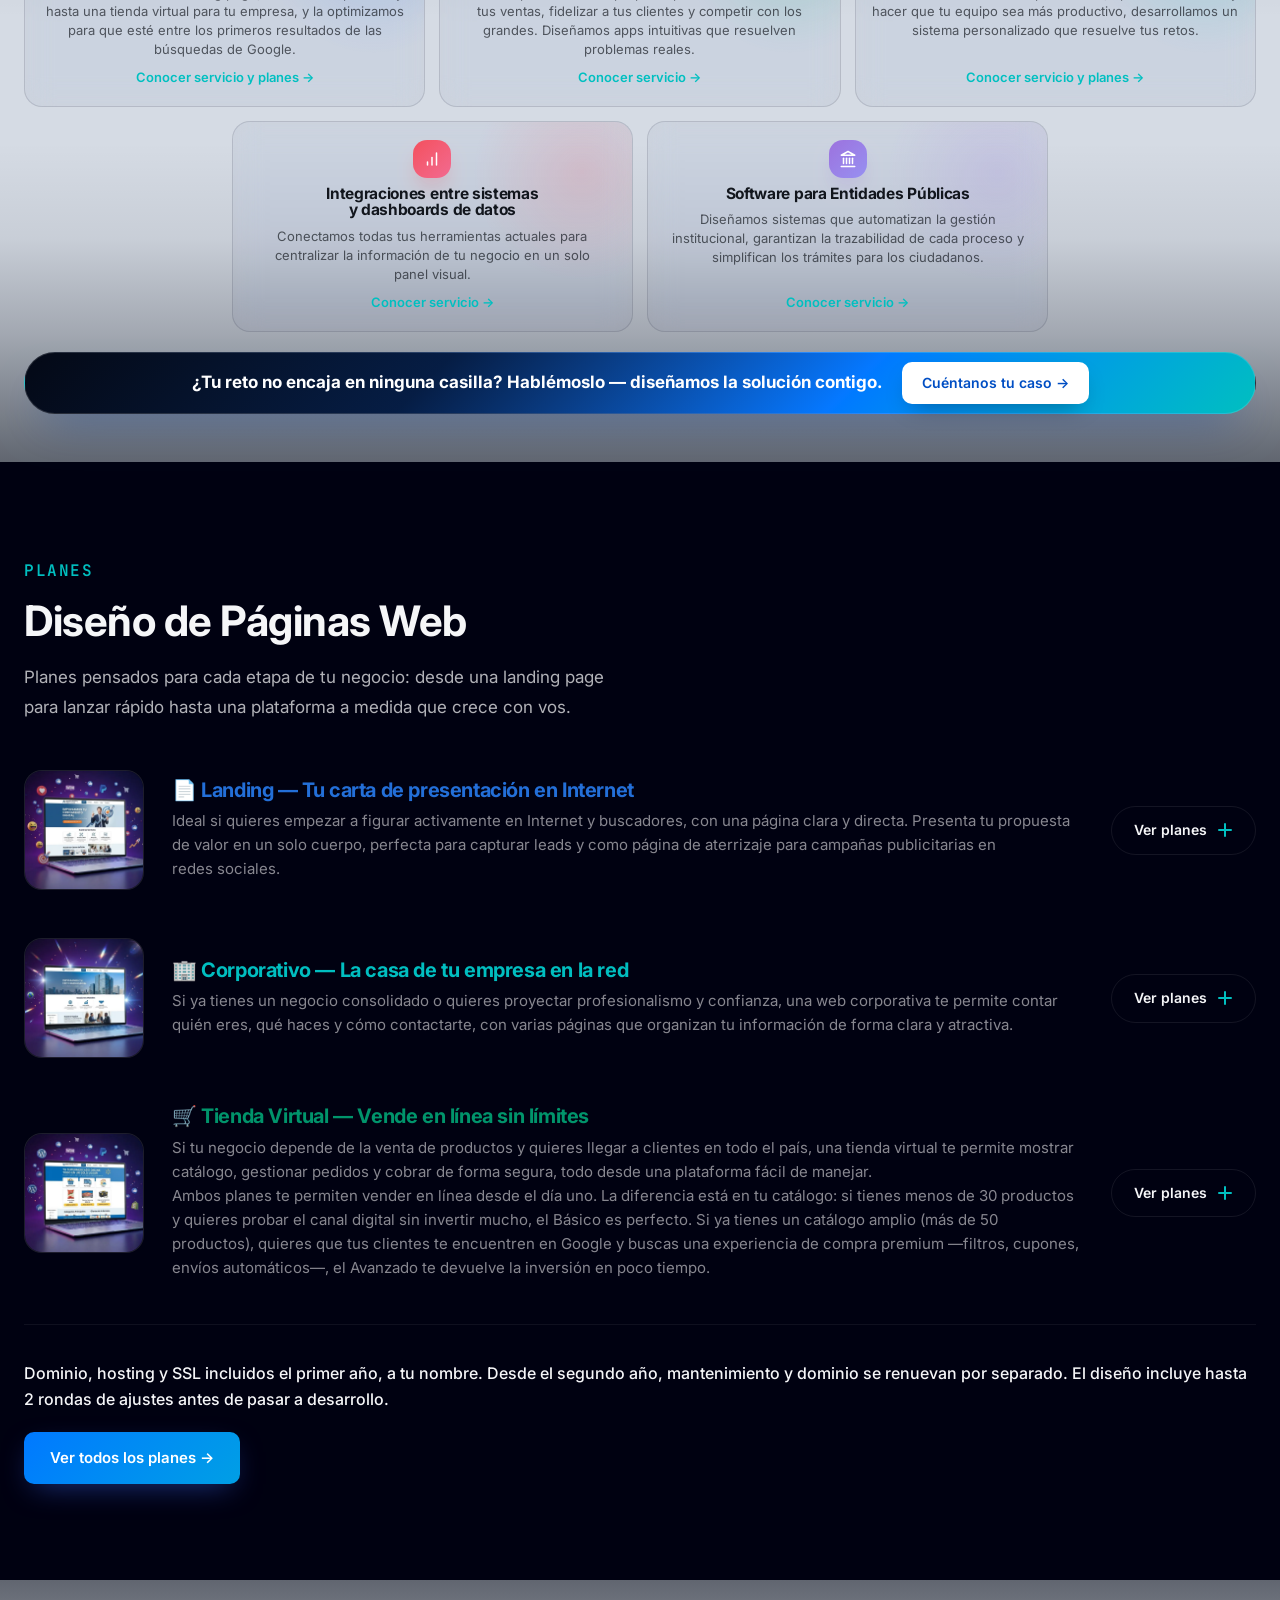
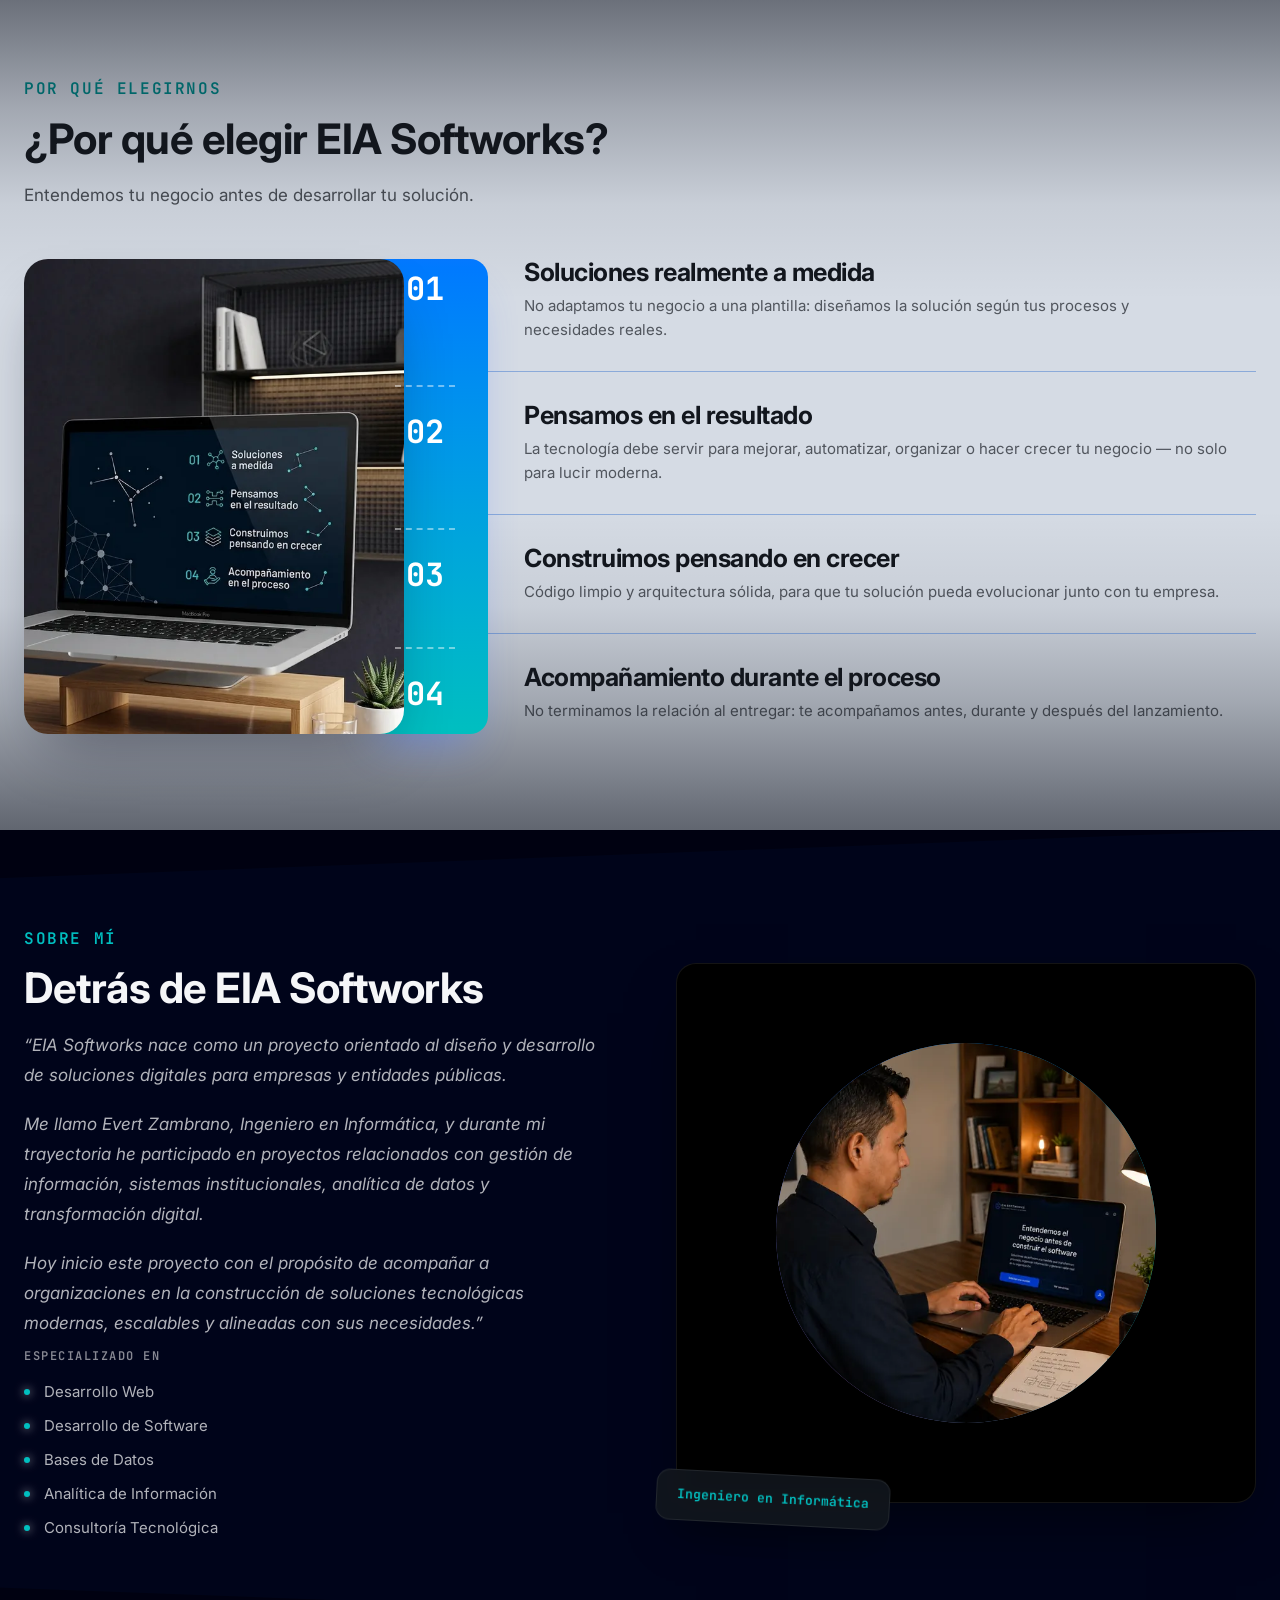
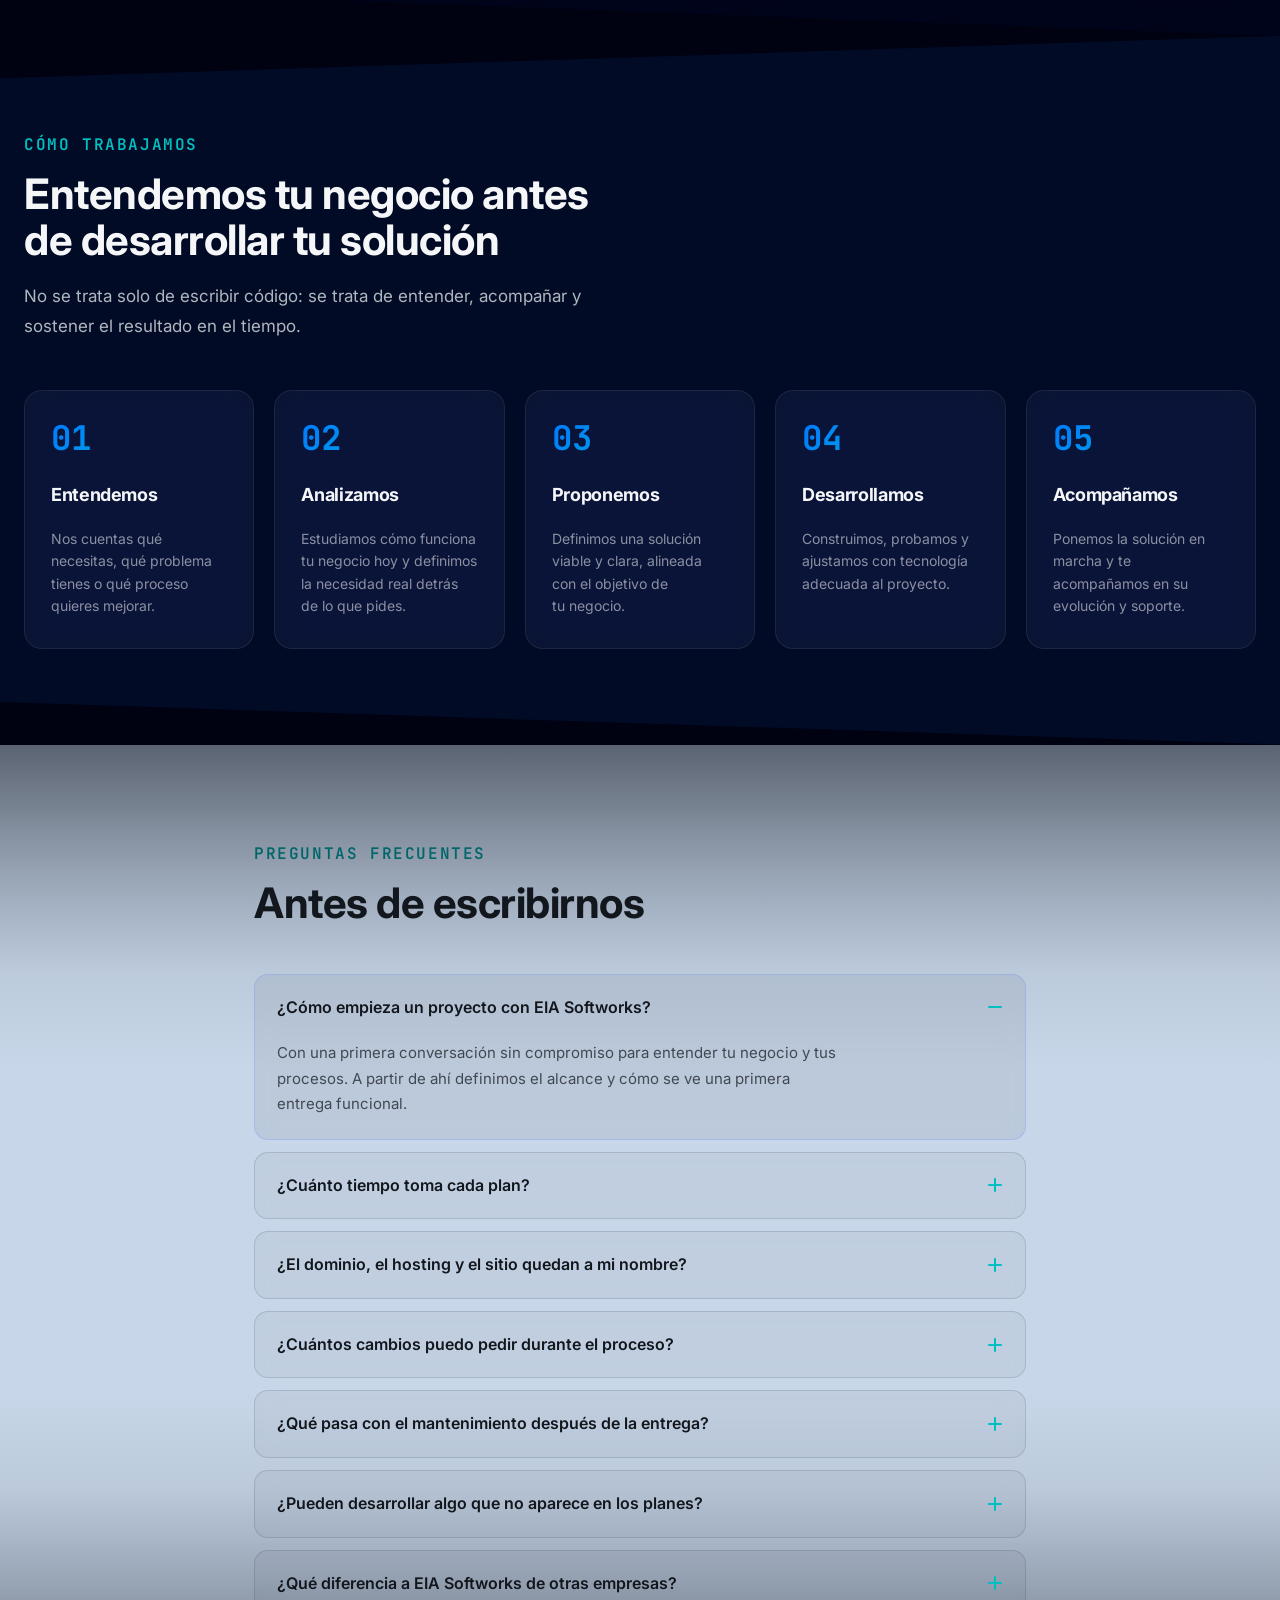
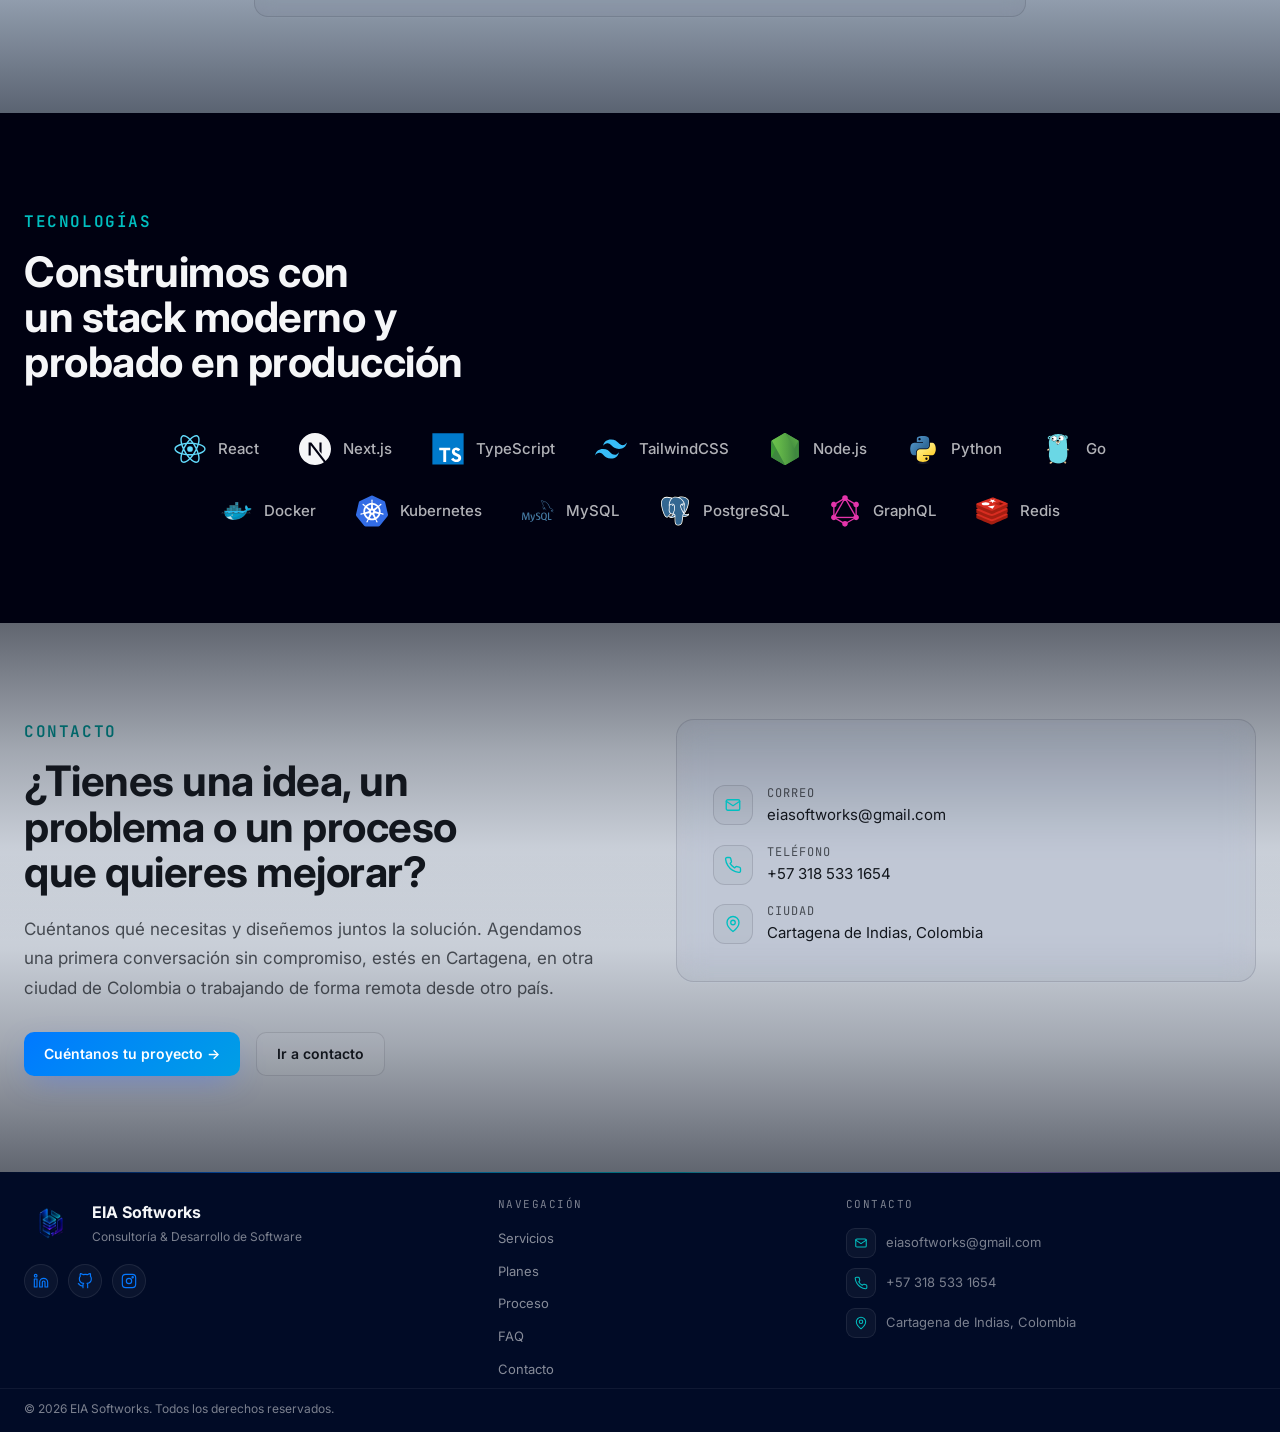
==== commit 84c7edd7: "Reorganiza planes de la categoria Corporativo con alcance mas detallado Actualiza tiempos de entrega" ====
--- a/index.html
+++ b/index.html
@@ -102,7 +102,7 @@
         {
           "@type": "Question",
           "name": "¿Cuánto tiempo toma cada plan?",
-          "acceptedAnswer": { "@type": "Answer", "text": "Depende del plan: una Landing Esencial toma 10–15 días hábiles, un Sitio Corporativo 3–4 semanas y un Corporativo Avanzado 4–6 semanas. Una Tienda Virtual depende del catálogo y los medios de pago que elijas." }
+          "acceptedAnswer": { "@type": "Answer", "text": "Depende del plan: una Landing Esencial toma 10–15 días hábiles, un Sitio Corporativo 20 días hábiles y un Corporativo Avanzado 30 días hábiles. Una Tienda Virtual toma 20 días hábiles en el plan Básico o 30 días hábiles en el plan Avanzado." }
         },
         {
           "@type": "Question",
@@ -555,7 +555,7 @@
         </details>
         <details class="faq-item" data-reveal data-reveal-delay="1">
           <summary>¿Cuánto tiempo toma cada plan?<span class="faq-mark" aria-hidden="true"></span></summary>
-          <p>Depende del plan: una Landing Esencial toma 10–15 días hábiles, un Sitio Corporativo 3–4 semanas y un Corporativo Avanzado 4–6 semanas. Una Tienda Virtual depende del catálogo y los medios de pago que elijas. El tiempo exacto de cada plan está junto a su precio.</p>
+          <p>Depende del plan: una Landing Esencial toma 10–15 días hábiles, un Sitio Corporativo 20 días hábiles y un Corporativo Avanzado 30 días hábiles. Una Tienda Virtual toma 20 días hábiles en el plan Básico o 30 días hábiles en el plan Avanzado. El tiempo exacto de cada plan está junto a su precio.</p>
         </details>
         <details class="faq-item" data-reveal data-reveal-delay="2">
           <summary>¿El dominio, el hosting y el sitio quedan a mi nombre?<span class="faq-mark" aria-hidden="true"></span></summary>
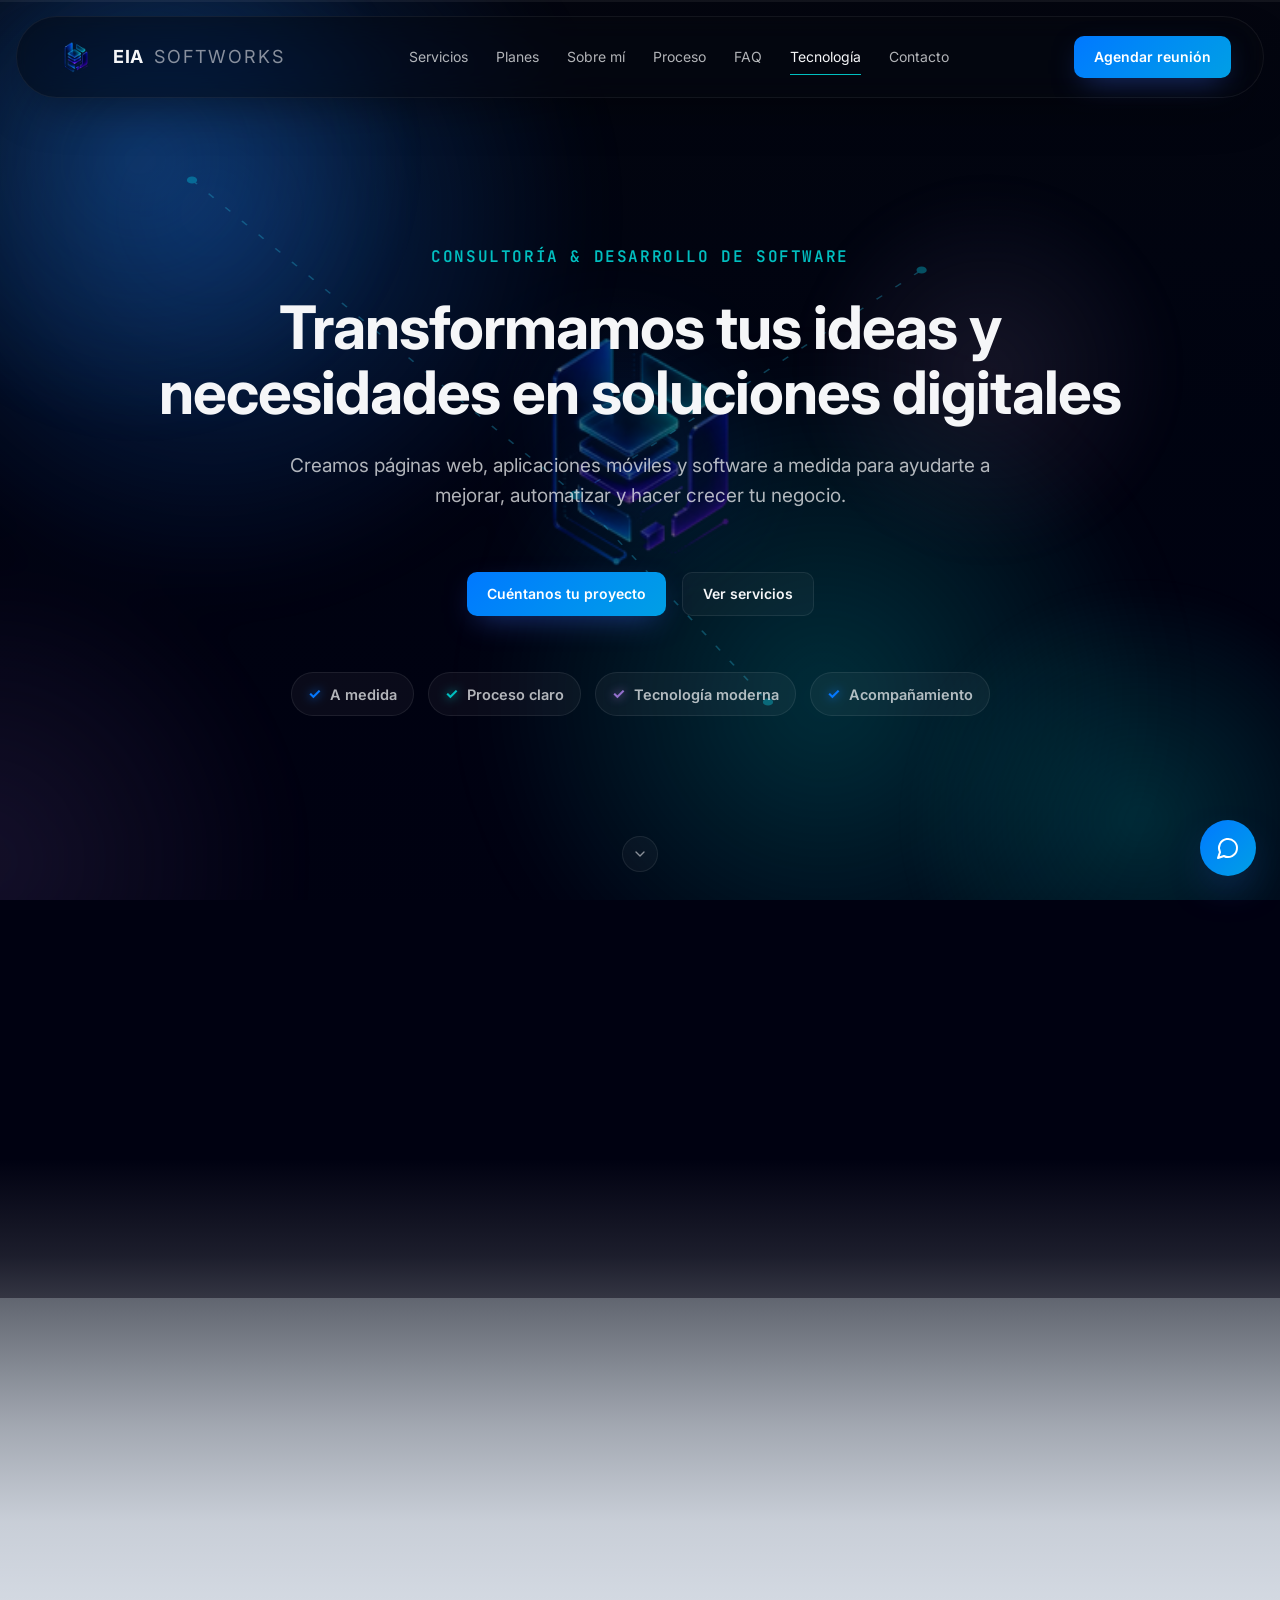
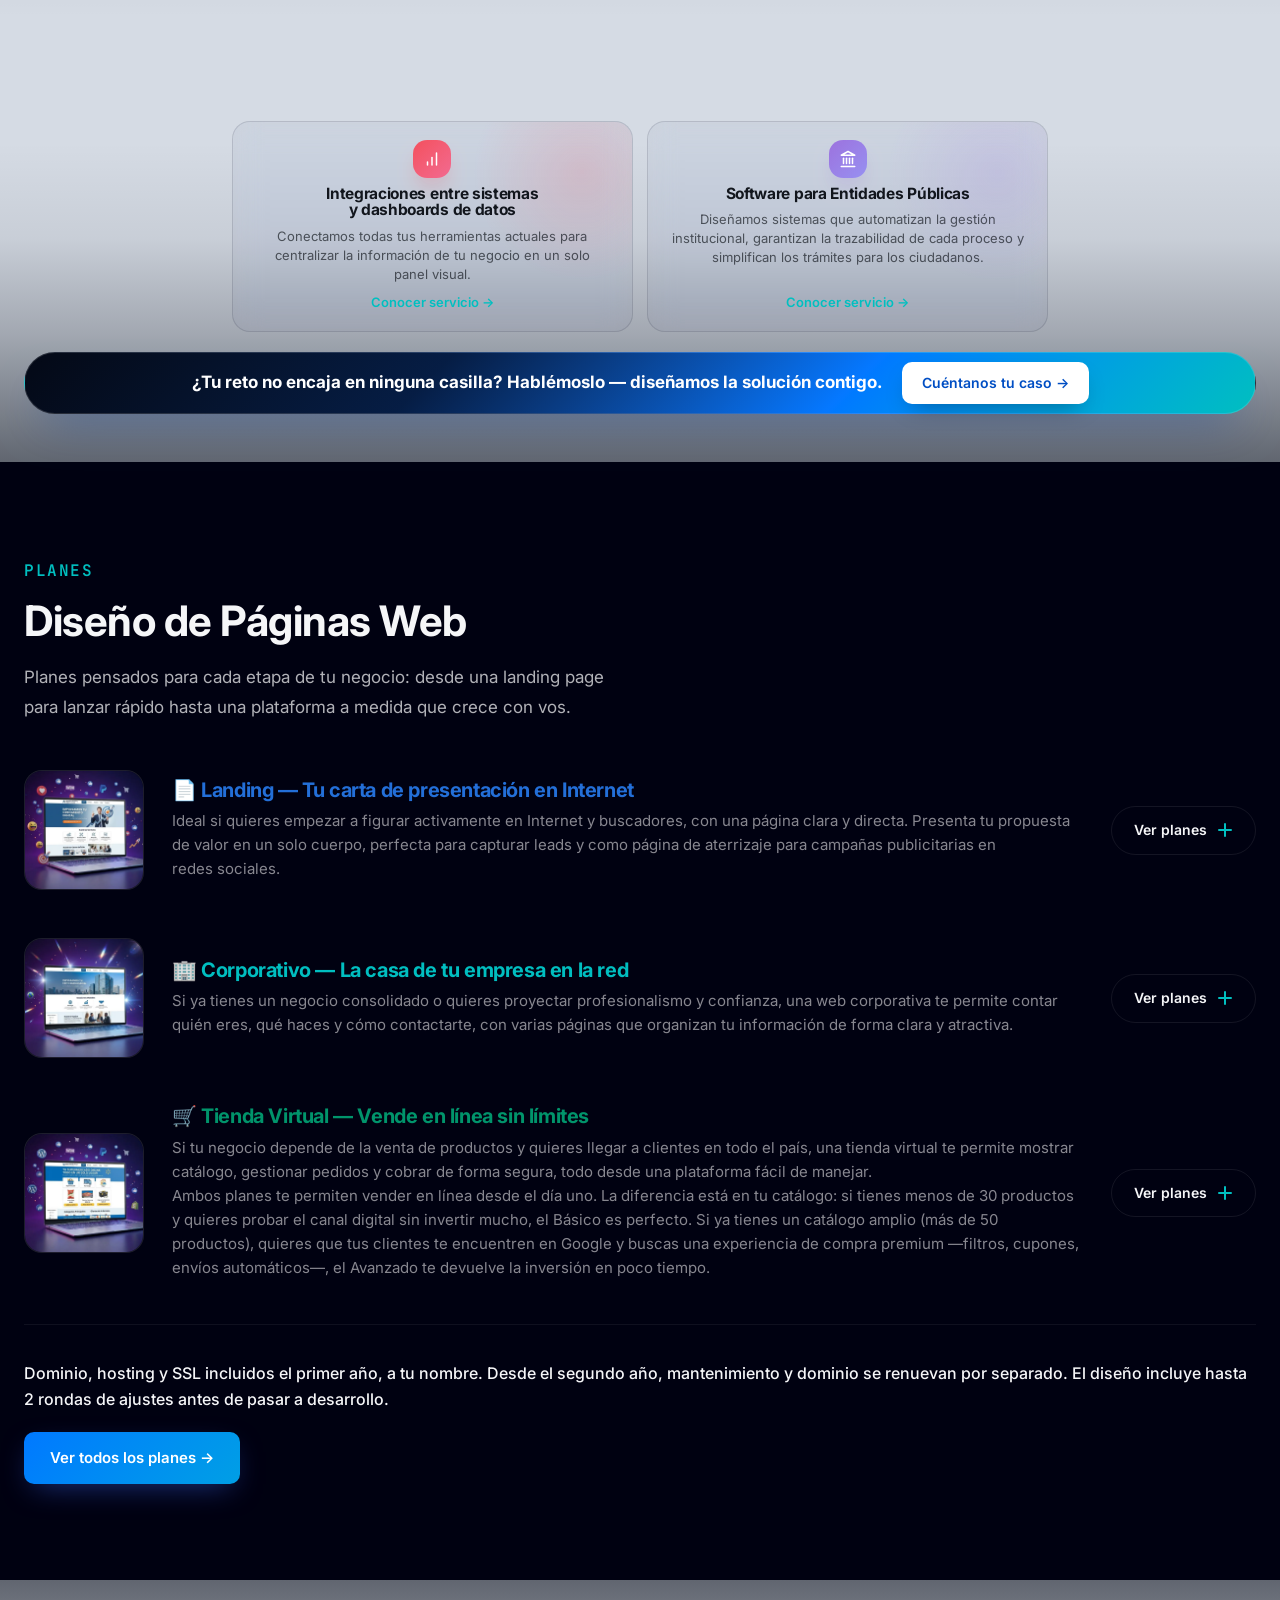
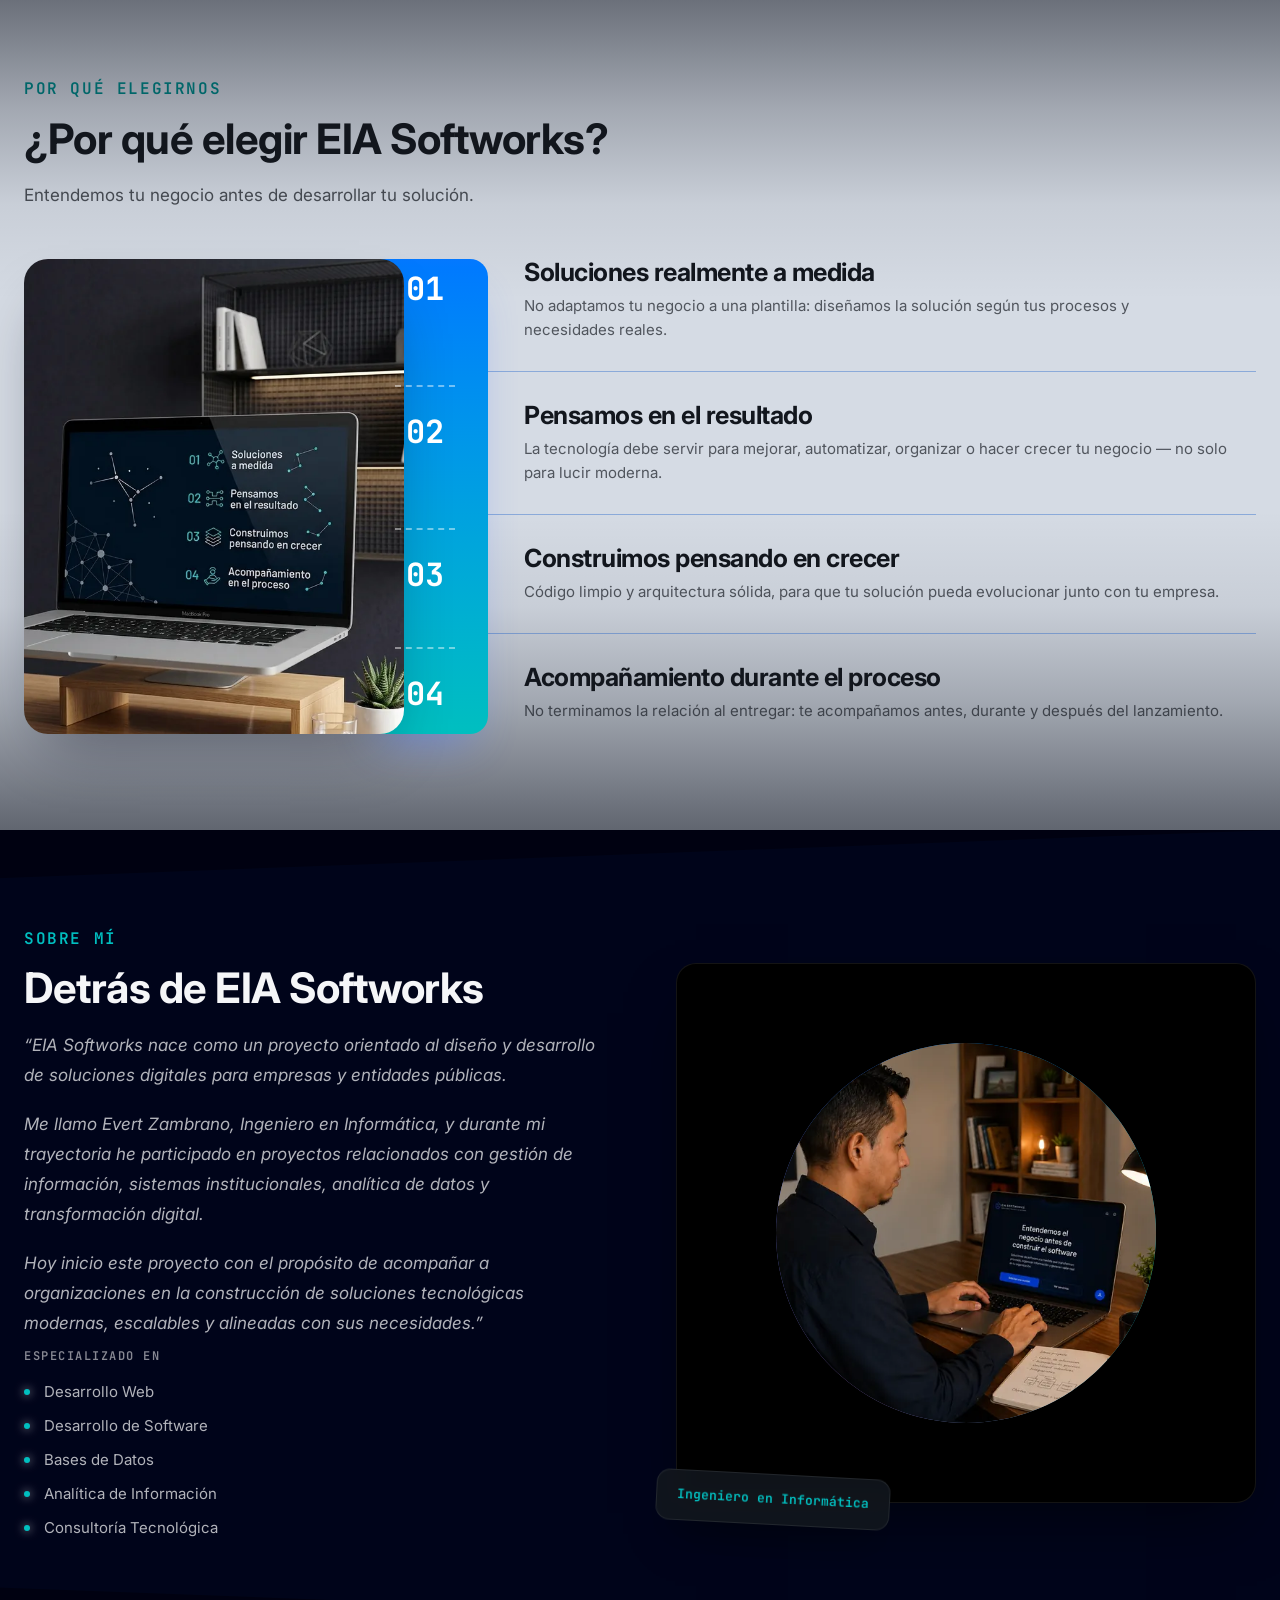
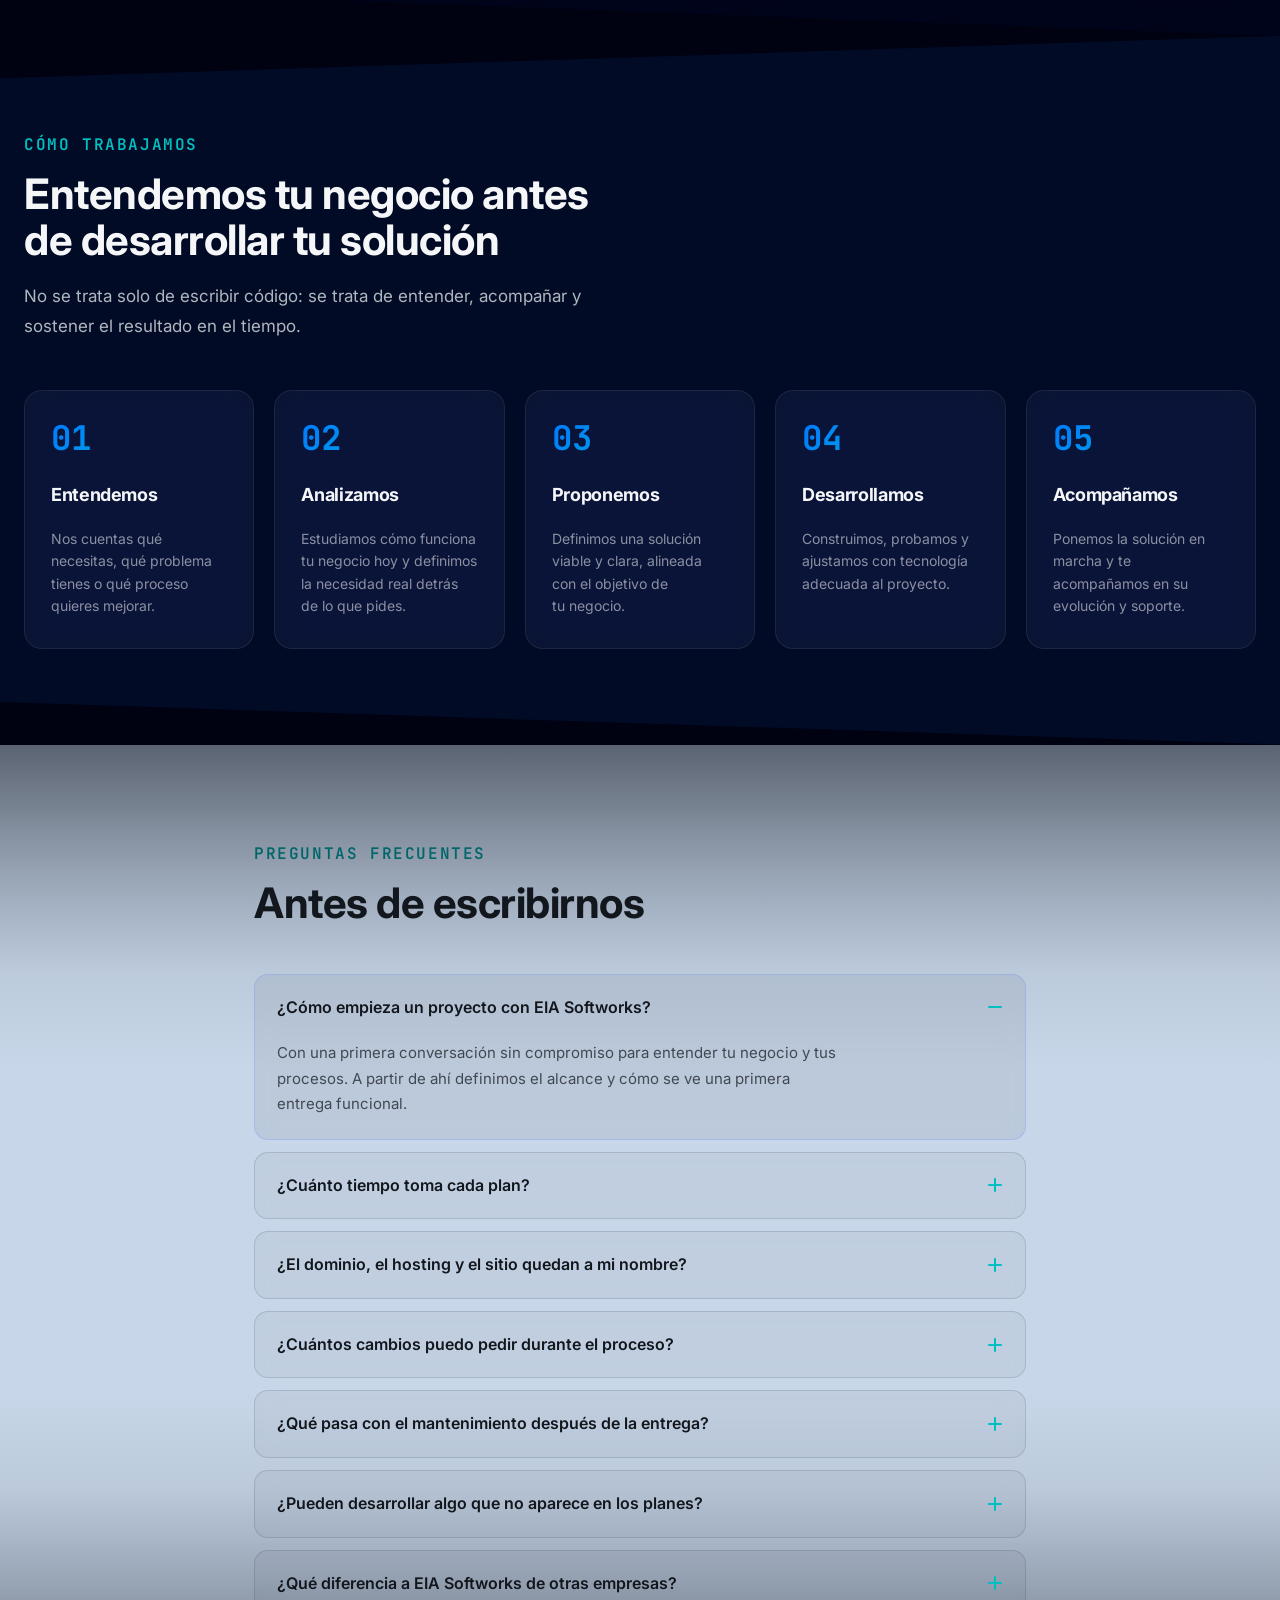
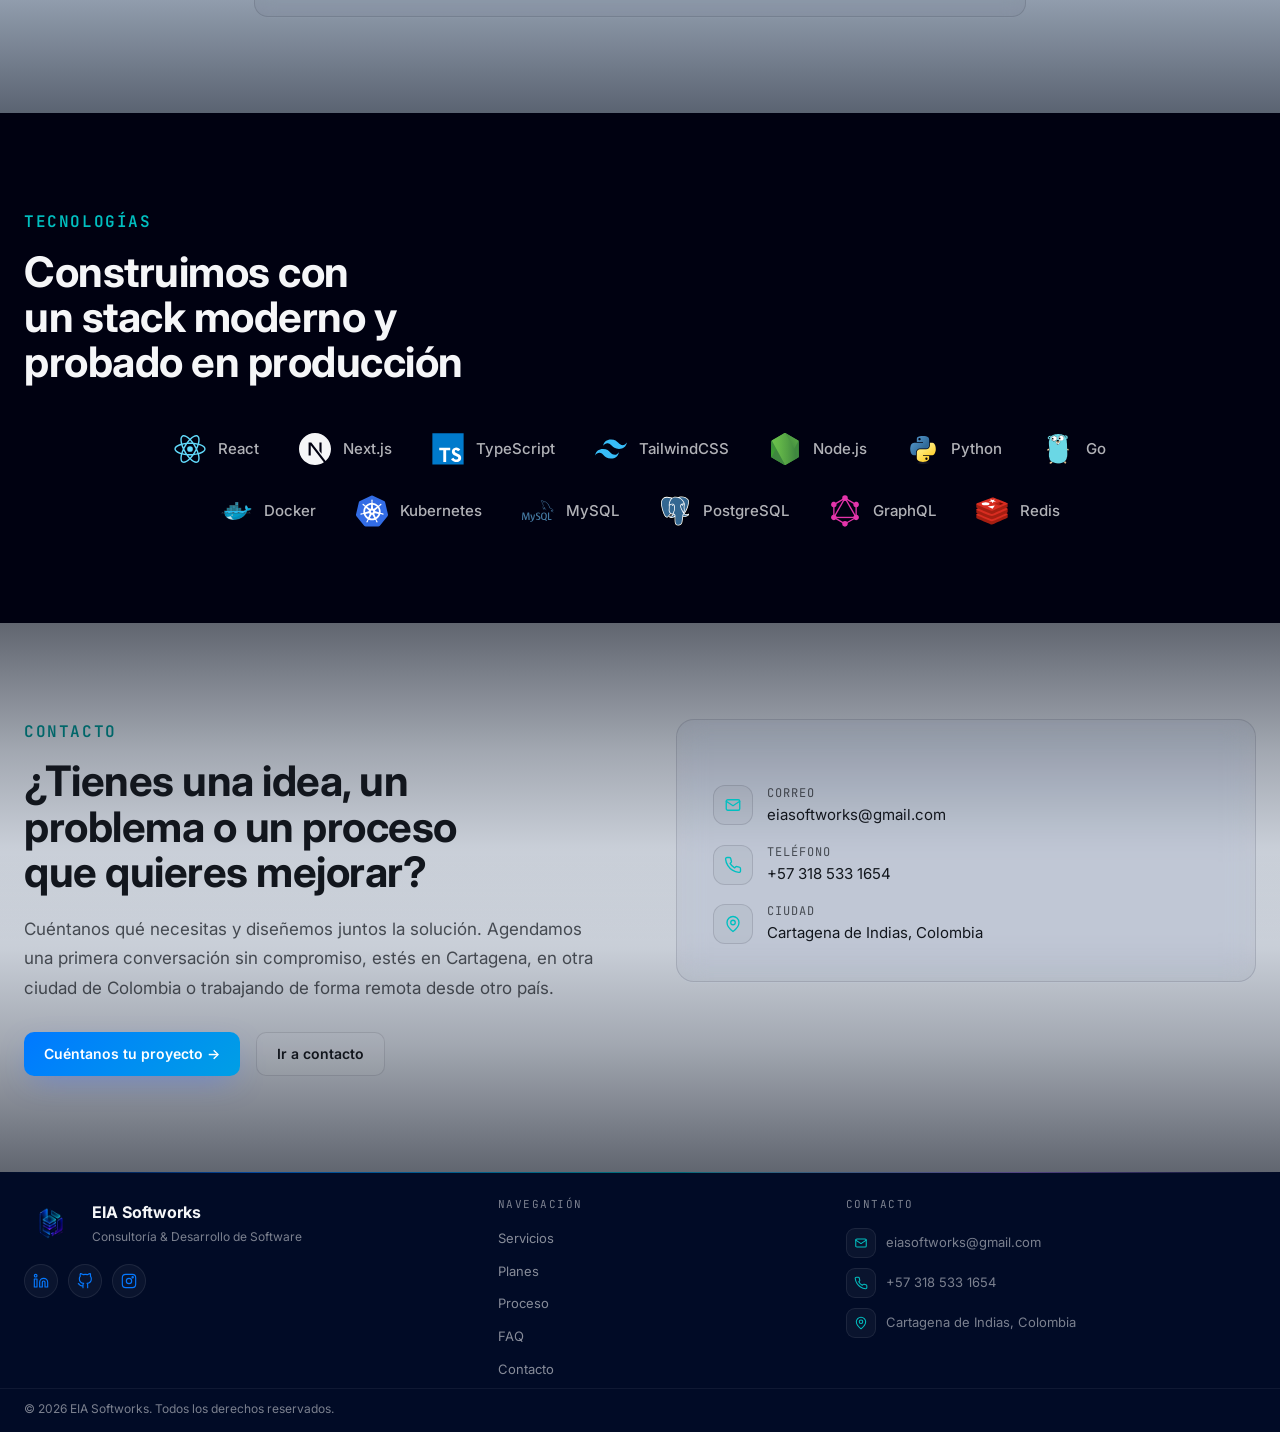
==== commit a429b40a: "Reposiciona Landing Basica, Rediseno Web y Landing Esencial para evitar solapamiento Rediseno Web de" ====
--- a/index.html
+++ b/index.html
@@ -102,7 +102,7 @@
         {
           "@type": "Question",
           "name": "¿Cuánto tiempo toma cada plan?",
-          "acceptedAnswer": { "@type": "Answer", "text": "Depende del plan: una Landing Esencial toma 10–15 días hábiles, un Sitio Corporativo 20 días hábiles y un Corporativo Avanzado 30 días hábiles. Una Tienda Virtual toma 20 días hábiles en el plan Básico o 30 días hábiles en el plan Avanzado." }
+          "acceptedAnswer": { "@type": "Answer", "text": "Depende del plan: una Landing Página Básica toma menos de 1 semana, un Rediseño Web 1-2 semanas según diagnóstico, una Landing Esencial 10–15 días hábiles, un Sitio Corporativo 20 días hábiles y un Corporativo Avanzado 30 días hábiles. Una Tienda Virtual toma 20 días hábiles en el plan Básico o 30 días hábiles en el plan Avanzado." }
         },
         {
           "@type": "Question",
@@ -351,17 +351,17 @@
         <div class="card-grid">
           <article class="glass-card svc-card plan-preview-card" style="--c1:oklch(62% 0.2 258);--c2:oklch(70% 0.16 235)" data-reveal>
             <h4>Landing Página Básica</h4>
-            <p><span class="plan-preview-tagline">El punto de partida más rápido y económico.</span>Una página simple pero suficiente para presentarte en internet, explicar quién eres y recibir mensajes por WhatsApp. Ideal para probar el mercado sin invertir de más.</p>
+            <p><span class="plan-preview-tagline">El punto de partida más rápido y económico.</span>Una página simple pero suficiente para presentarte en internet, explicar quién eres y recibir mensajes por WhatsApp. Es el plan de pruebas: ideal si hoy no tienes ningún sitio web y quieres validar tu idea sin invertir de más.</p>
             <a href="planes/index.html#plan-landing-basica" class="svc-card-link plan-preview-cta" data-gtag-event="cta_click" data-gtag-category="planes-home" data-gtag-label="Ver plan y precio — Landing Página Básica">Ver plan y precio →</a>
           </article>
           <article class="glass-card svc-card plan-preview-card" style="--c1:oklch(62% 0.2 258);--c2:oklch(70% 0.16 235)" data-reveal data-reveal-delay="1">
             <h4>Landing Esencial</h4>
-            <p><span class="plan-preview-tagline">Para quienes quieren causar una buena primera impresión.</span>Diseño más trabajado, con textos cuidados y los elementos visuales justos para transmitir profesionalismo. Además de recibir contactos, te ayuda a medir quién te visita, para que sepas si tu mensaje está funcionando.</p>
+            <p><span class="plan-preview-tagline">Para quienes quieren causar una buena primera impresión y no tienen una base sólida que rescatar.</span>Diseño más trabajado, con textos cuidados y los elementos visuales justos para transmitir profesionalismo. Además de recibir contactos, te ayuda a medir quién te visita, para que sepas si tu mensaje está funcionando.</p>
             <a href="planes/index.html#plan-landing-esencial" class="svc-card-link plan-preview-cta" data-gtag-event="cta_click" data-gtag-category="planes-home" data-gtag-label="Ver plan y precio — Landing Esencial">Ver plan y precio →</a>
           </article>
           <article class="glass-card svc-card plan-preview-card" style="--c1:oklch(62% 0.2 258);--c2:oklch(70% 0.16 235)" data-reveal>
             <h4>Rediseño Web</h4>
-            <p><span class="plan-preview-tagline">Cuando tu sitio actual ya no te representa.</span>Si se ve anticuado, carga lento o no aparece en Google, le devolvemos la vida sin perder tu contenido. Conservas tu dominio y tu dirección web, solo mejoramos lo que ya existe para que luzca moderno y funcione mejor.</p>
+            <p><span class="plan-preview-tagline">Cuando tu sitio actual ya no te representa, pero no quieres partir de cero.</span>Pensado para sitios que ya tienen una estructura de páginas definida y solo necesitan actualizar su apariencia y velocidad. Conservas tu dominio, tu contenido y el orden de tus páginas — solo mejoramos cómo se ve y qué tan rápido carga.</p>
             <a href="planes/index.html#plan-rediseno-web" class="svc-card-link plan-preview-cta" data-gtag-event="cta_click" data-gtag-category="planes-home" data-gtag-label="Ver plan y precio — Rediseño Web">Ver plan y precio →</a>
           </article>
         </div>
@@ -555,7 +555,7 @@
         </details>
         <details class="faq-item" data-reveal data-reveal-delay="1">
           <summary>¿Cuánto tiempo toma cada plan?<span class="faq-mark" aria-hidden="true"></span></summary>
-          <p>Depende del plan: una Landing Esencial toma 10–15 días hábiles, un Sitio Corporativo 20 días hábiles y un Corporativo Avanzado 30 días hábiles. Una Tienda Virtual toma 20 días hábiles en el plan Básico o 30 días hábiles en el plan Avanzado. El tiempo exacto de cada plan está junto a su precio.</p>
+          <p>Depende del plan: una Landing Página Básica toma menos de 1 semana, un Rediseño Web 1-2 semanas según diagnóstico, una Landing Esencial 10–15 días hábiles, un Sitio Corporativo 20 días hábiles y un Corporativo Avanzado 30 días hábiles. Una Tienda Virtual toma 20 días hábiles en el plan Básico o 30 días hábiles en el plan Avanzado. El tiempo exacto de cada plan está junto a su precio.</p>
         </details>
         <details class="faq-item" data-reveal data-reveal-delay="2">
           <summary>¿El dominio, el hosting y el sitio quedan a mi nombre?<span class="faq-mark" aria-hidden="true"></span></summary>
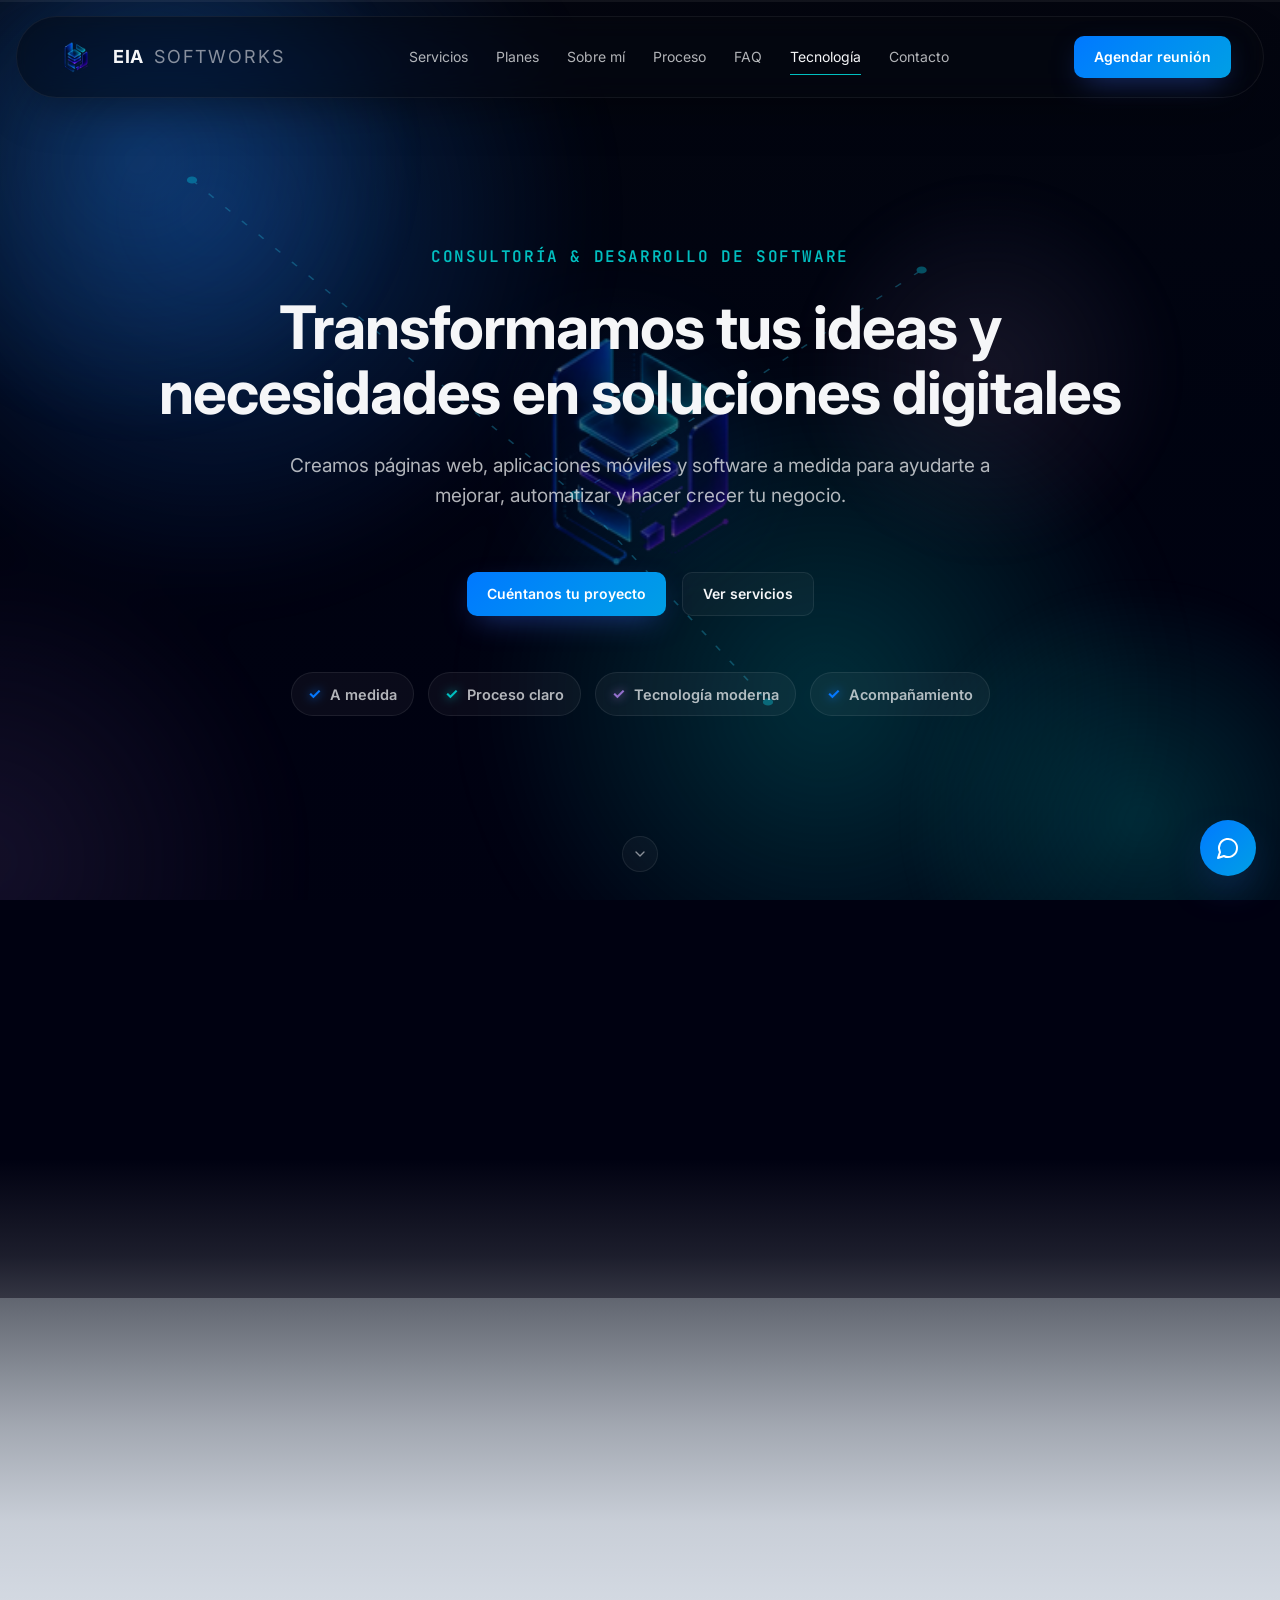
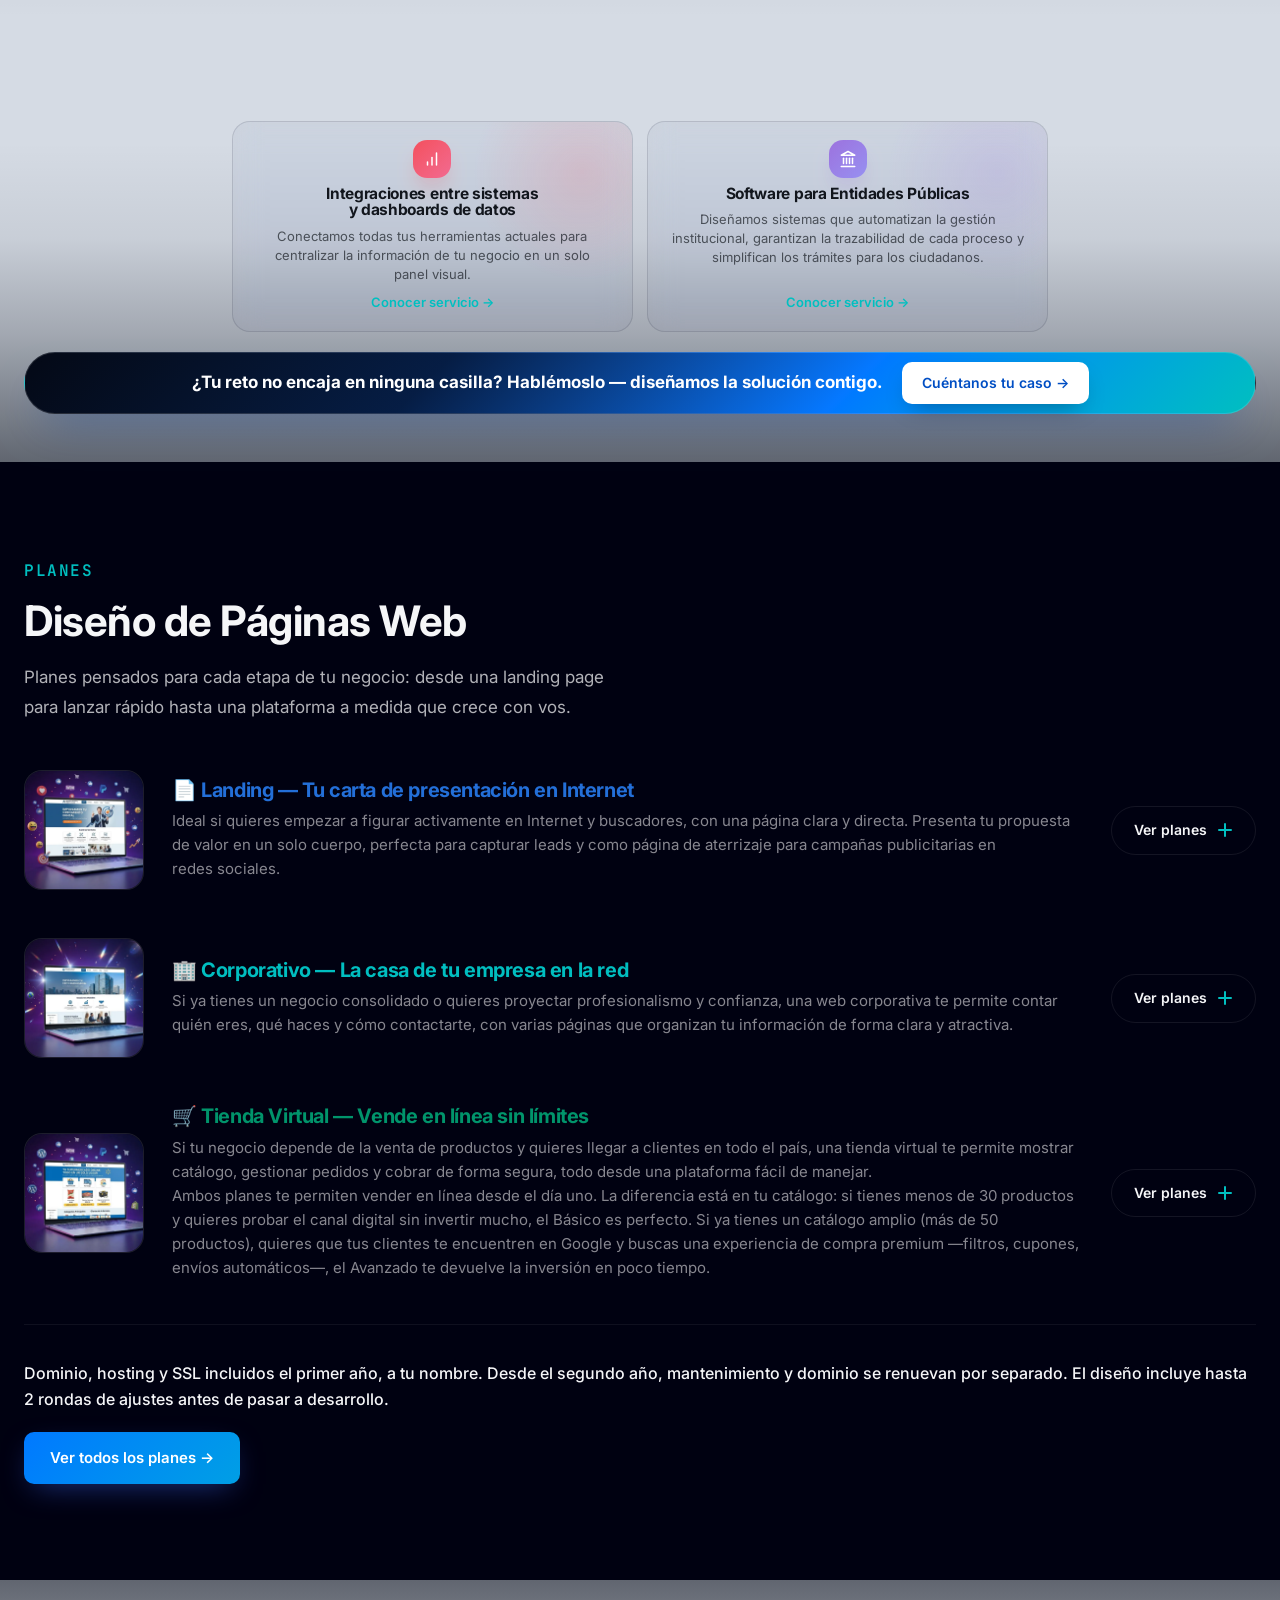
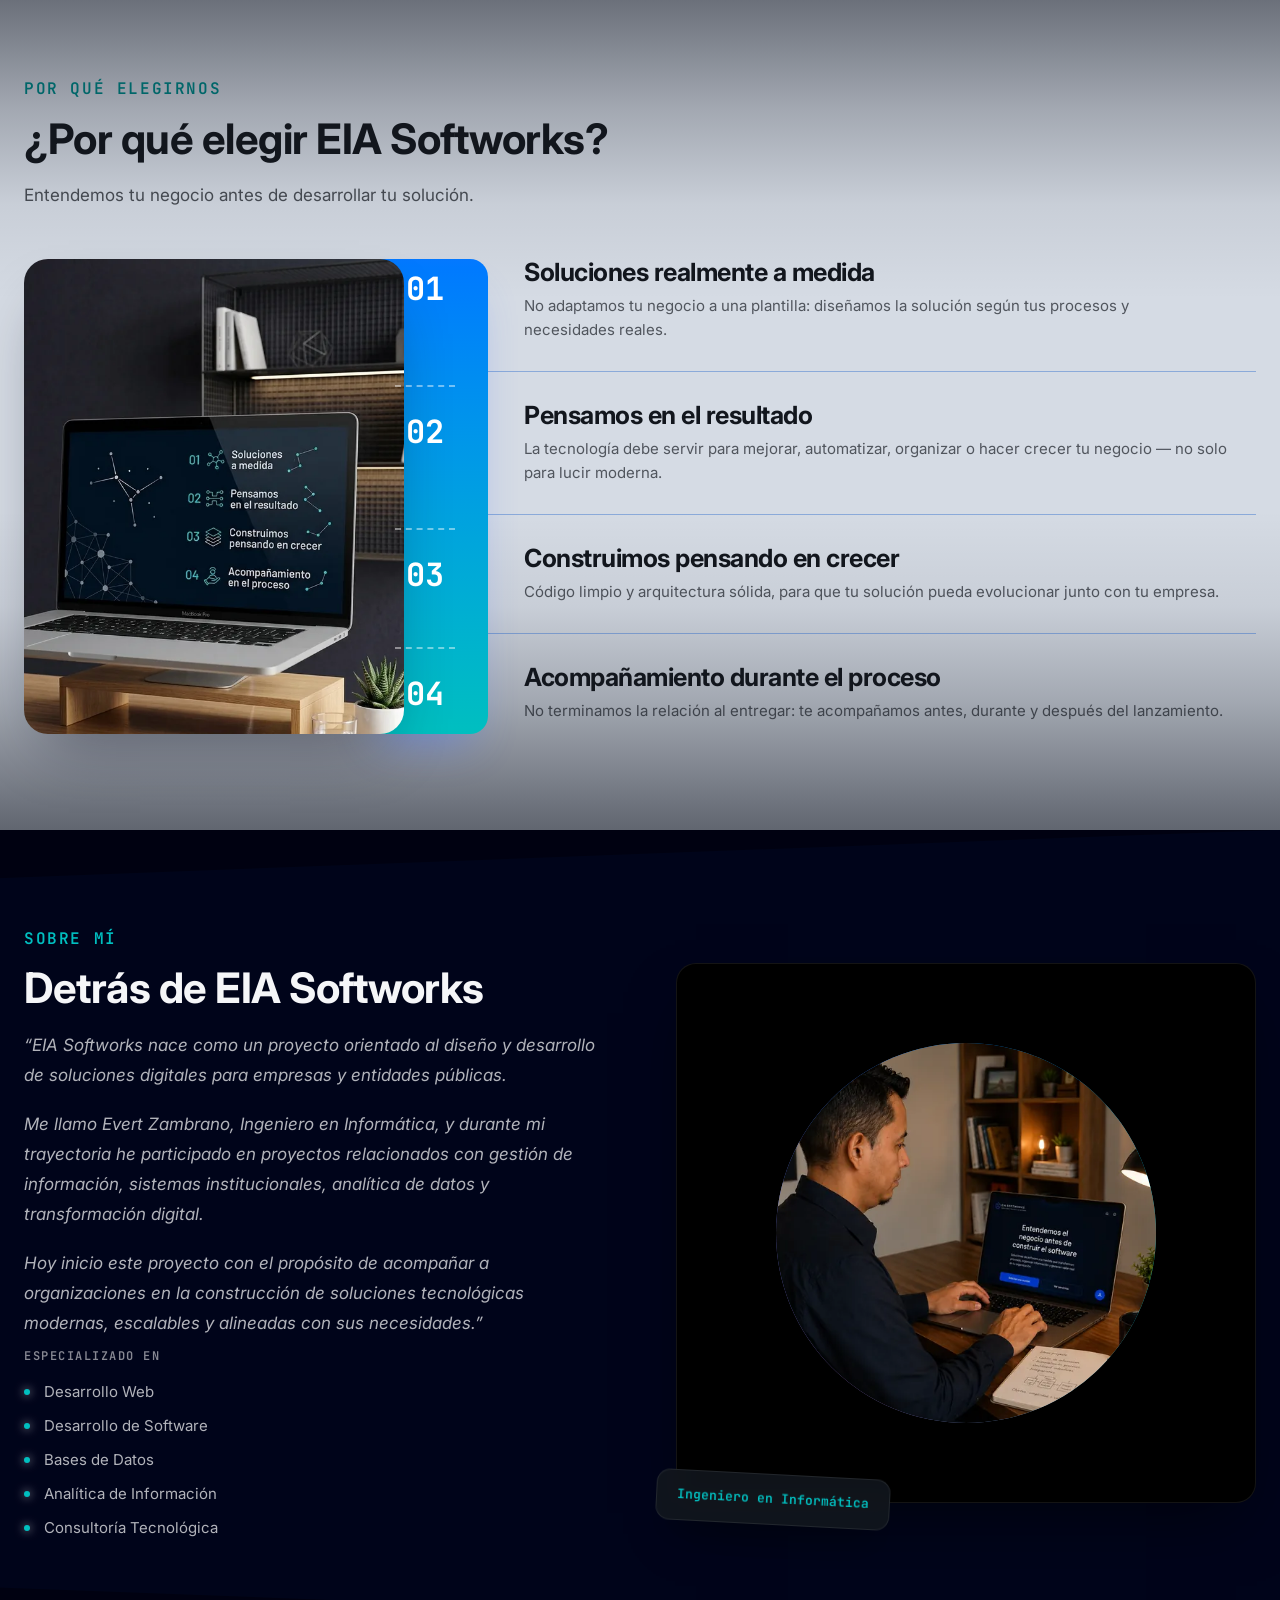
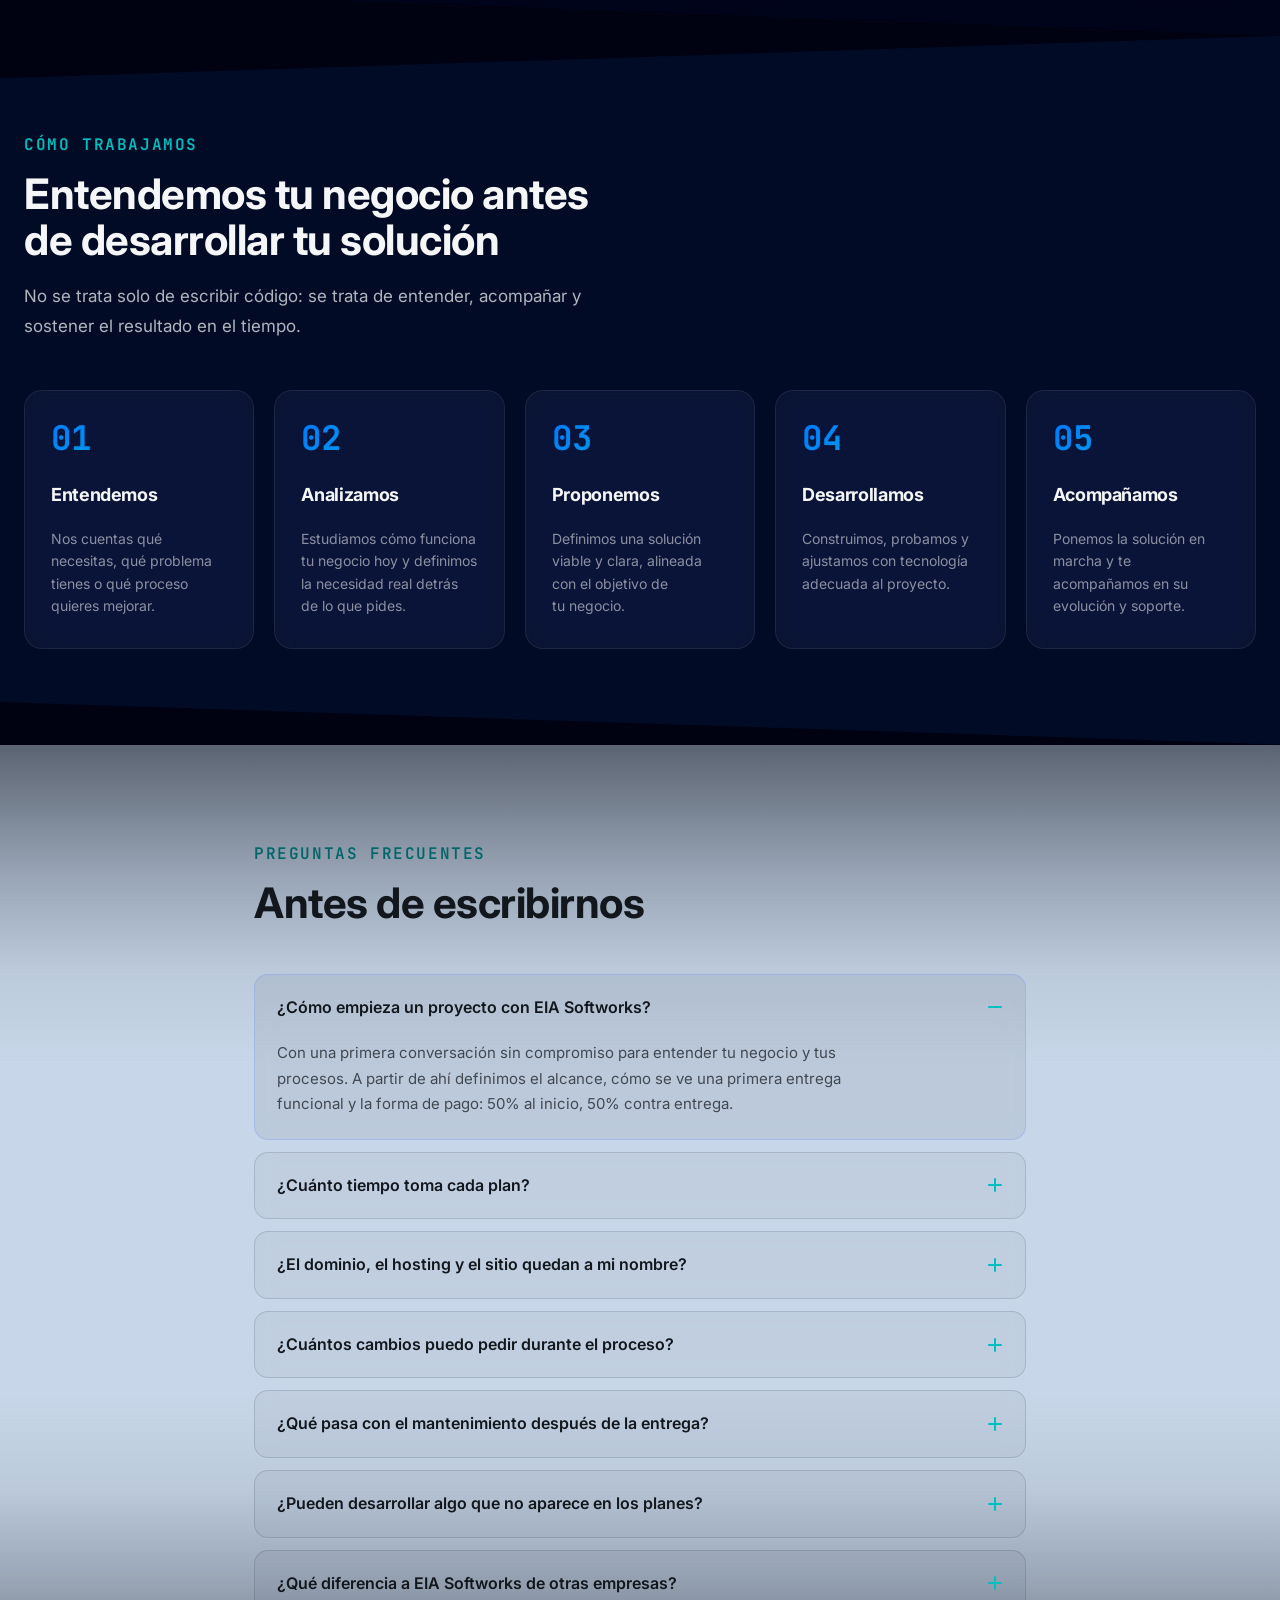
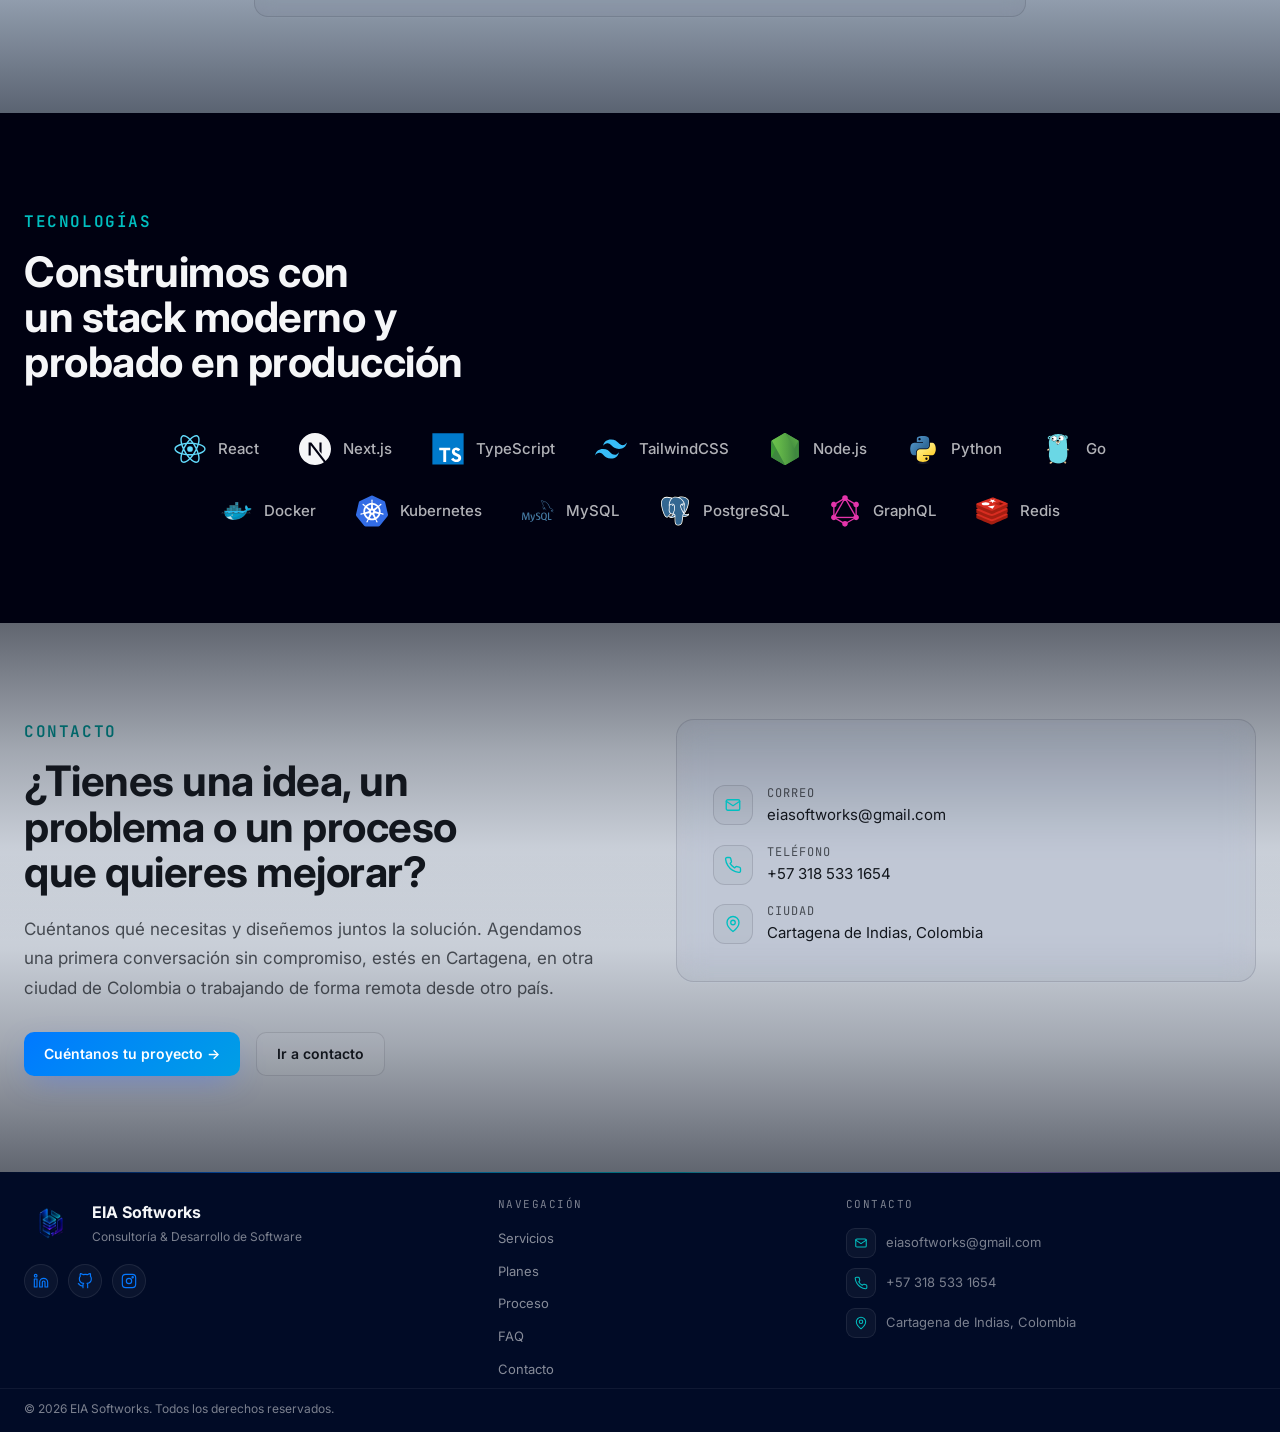
==== commit f5d7a7a5: "Agrega mantenimiento, adicionales y condiciones a la pagina de planes planes/index.html suma 3 secci" ====
--- a/index.html
+++ b/index.html
@@ -551,7 +551,7 @@
       <div class="faq-list">
         <details class="faq-item" data-reveal open>
           <summary>¿Cómo empieza un proyecto con EIA Softworks?<span class="faq-mark" aria-hidden="true"></span></summary>
-          <p>Con una primera conversación sin compromiso para entender tu negocio y tus procesos. A partir de ahí definimos el alcance y cómo se ve una primera entrega funcional.</p>
+          <p>Con una primera conversación sin compromiso para entender tu negocio y tus procesos. A partir de ahí definimos el alcance, cómo se ve una primera entrega funcional y la forma de pago: 50% al inicio, 50% contra entrega.</p>
         </details>
         <details class="faq-item" data-reveal data-reveal-delay="1">
           <summary>¿Cuánto tiempo toma cada plan?<span class="faq-mark" aria-hidden="true"></span></summary>
@@ -567,7 +567,7 @@
         </details>
         <details class="faq-item" data-reveal>
           <summary>¿Qué pasa con el mantenimiento después de la entrega?<span class="faq-mark" aria-hidden="true"></span></summary>
-          <p>Ofrecemos acompañamiento continuo: correcciones, mejoras y evolución del producto. La entrega es un punto de partida, no el final.</p>
+          <p>El primer año de hosting y dominio va incluido. Desde el segundo año, el mantenimiento (infraestructura, seguridad, soporte) se paga por separado según el plan, desde $280.000/año — <a href="planes/index.html#mantenimiento" style="color:var(--accent-2);text-decoration:underline">ver el detalle completo por plan</a>.</p>
         </details>
         <details class="faq-item" data-reveal data-reveal-delay="1">
           <summary>¿Pueden desarrollar algo que no aparece en los planes?<span class="faq-mark" aria-hidden="true"></span></summary>
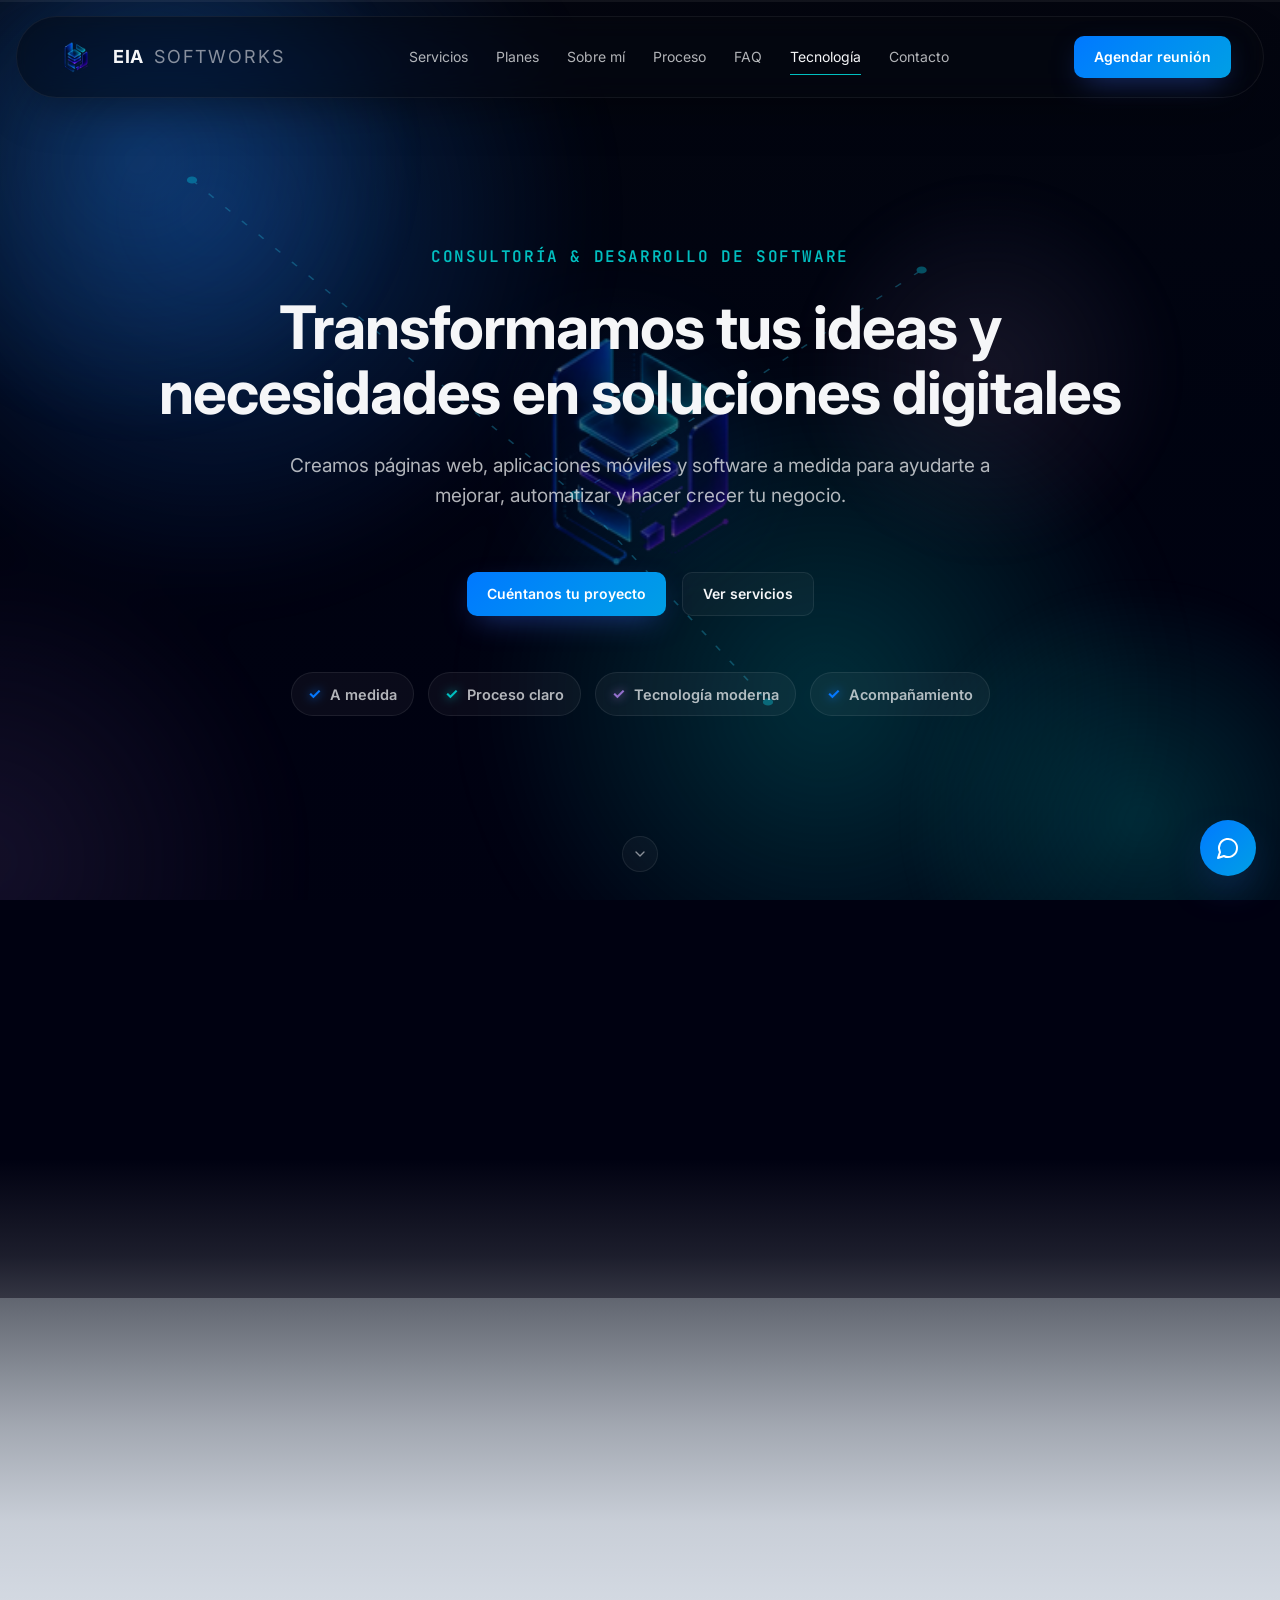
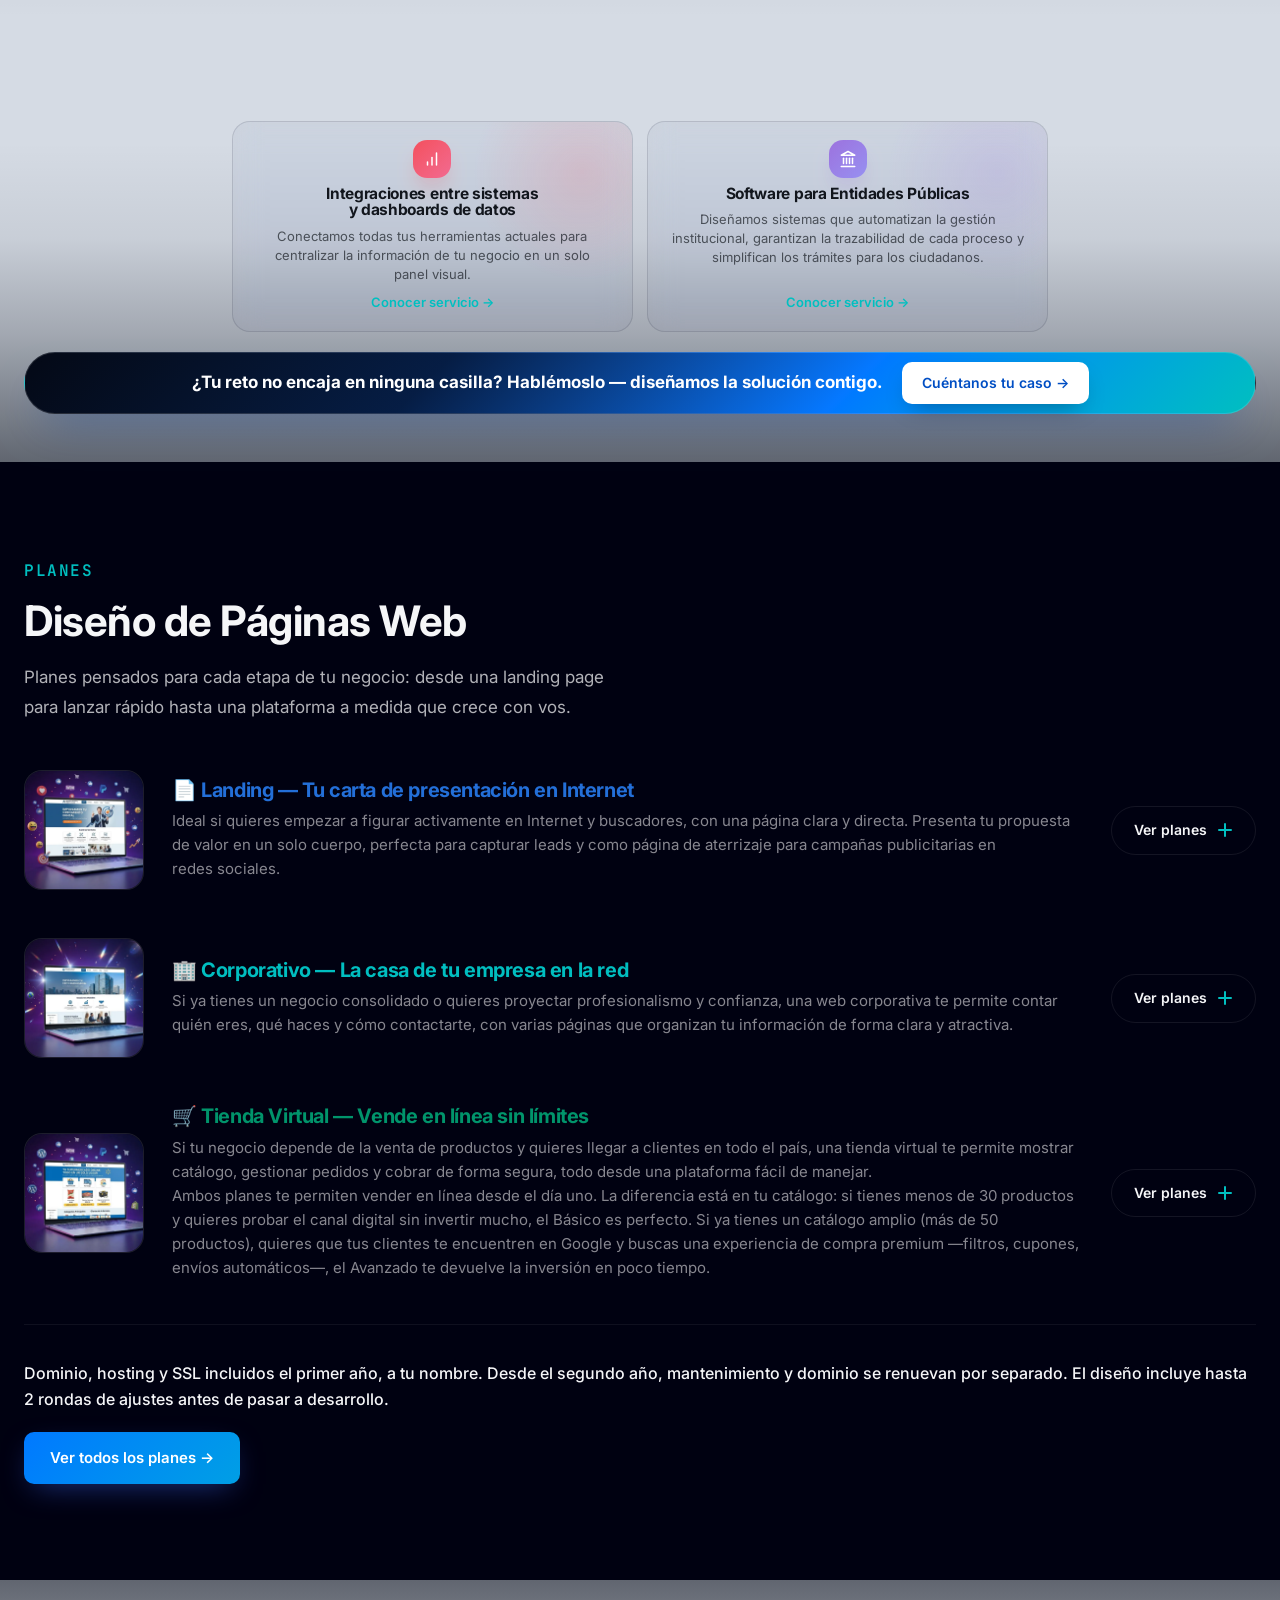
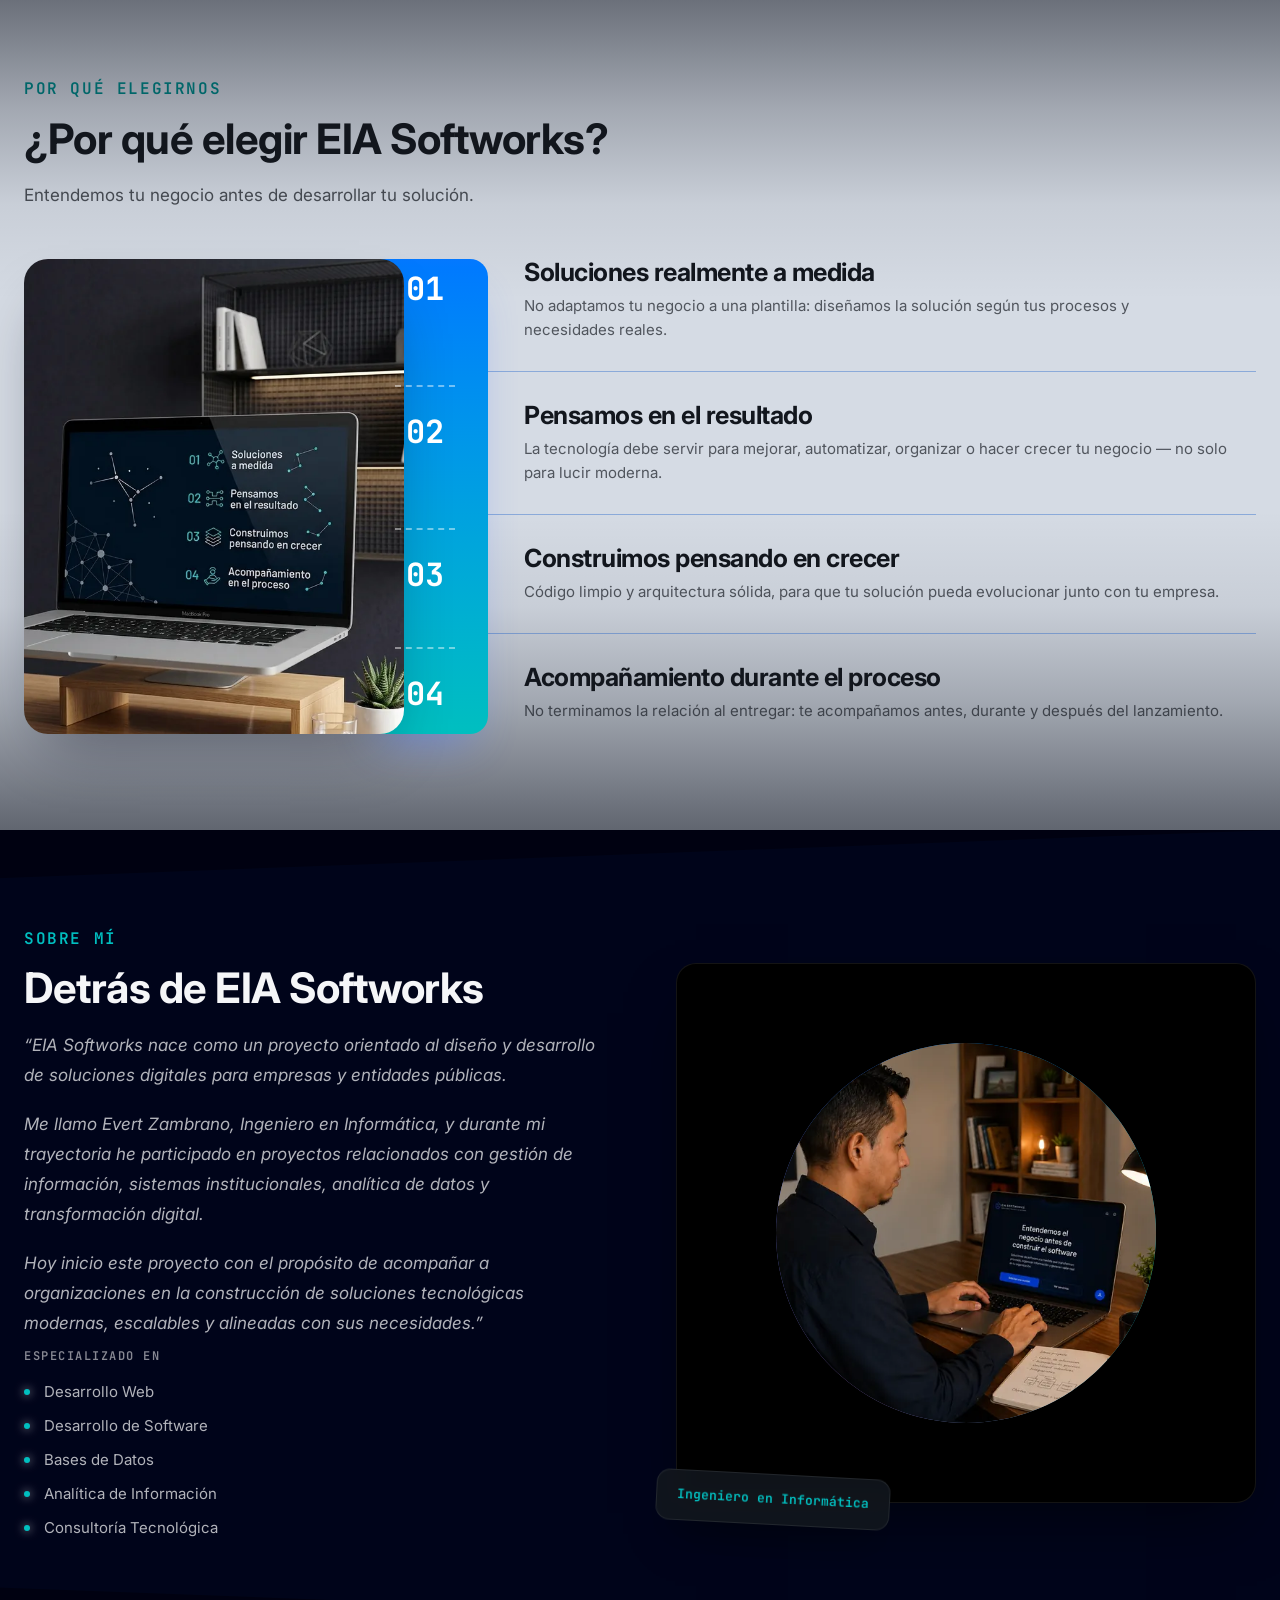
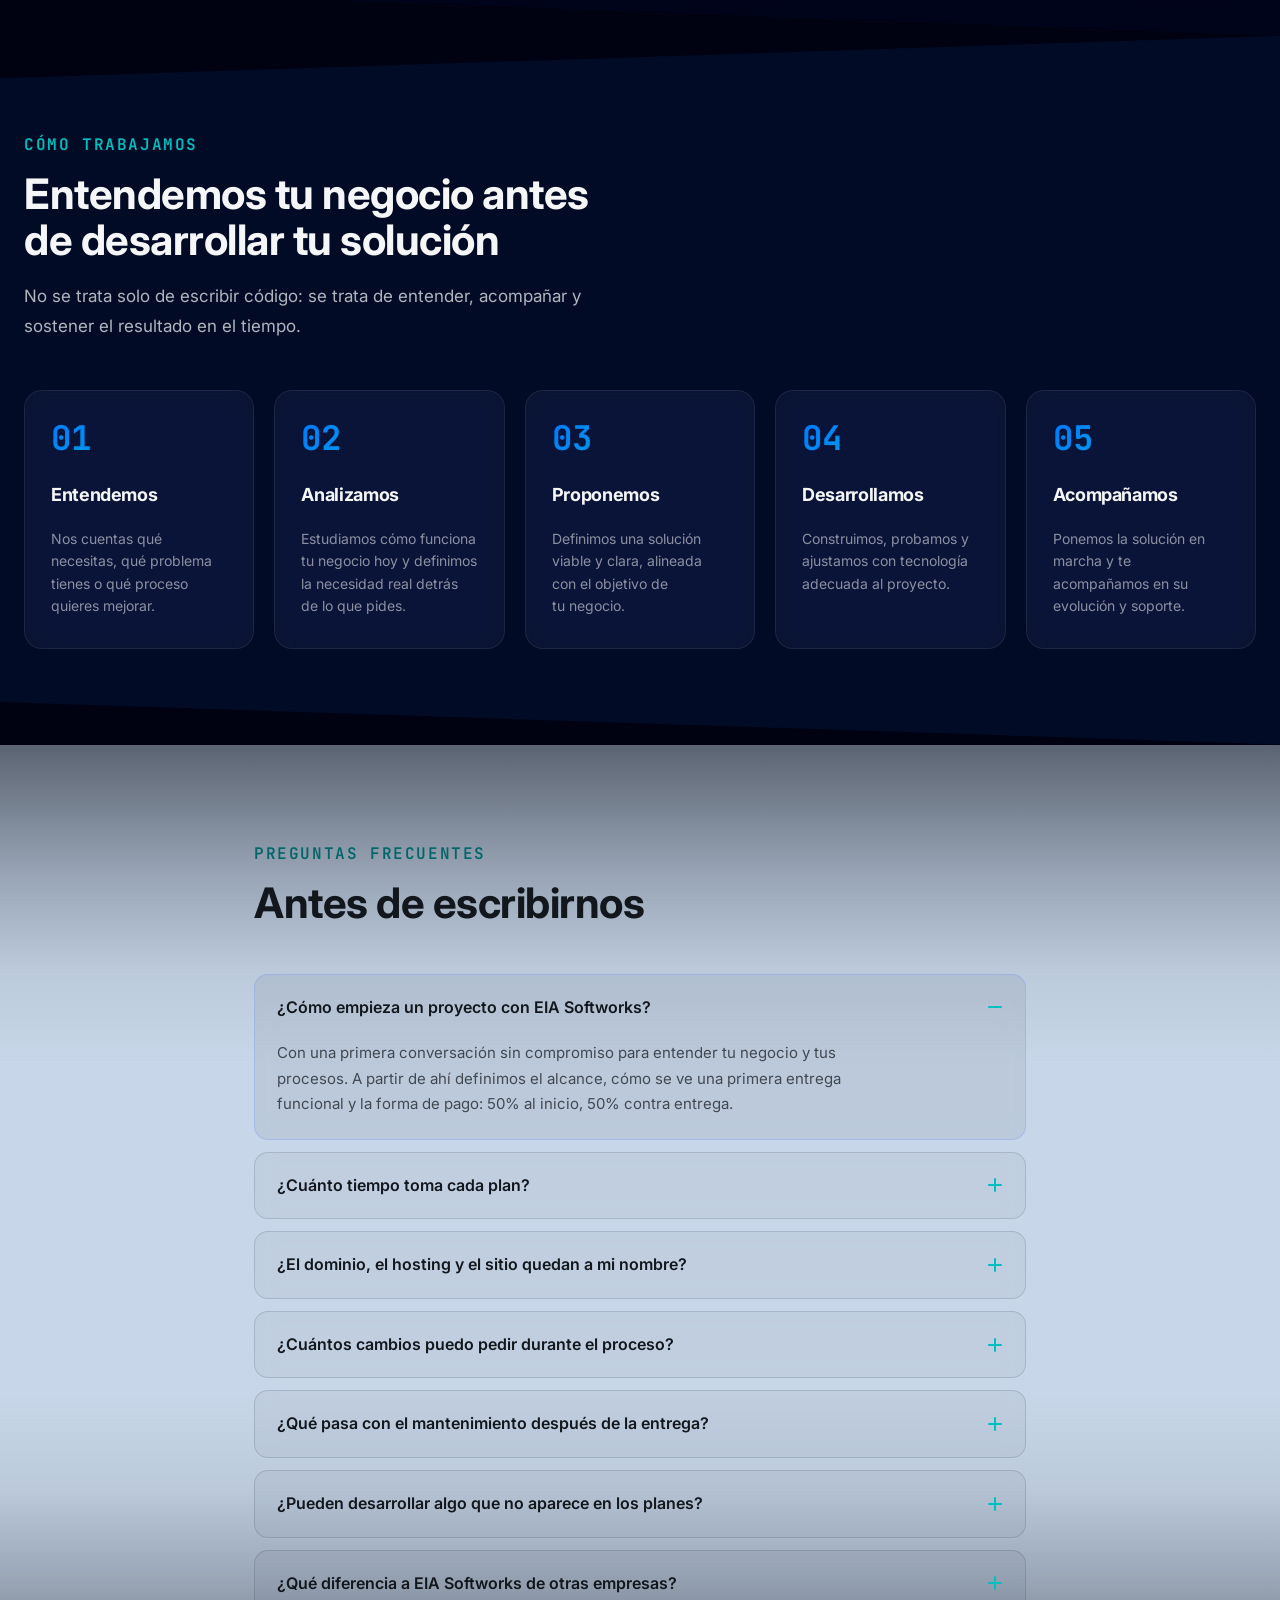
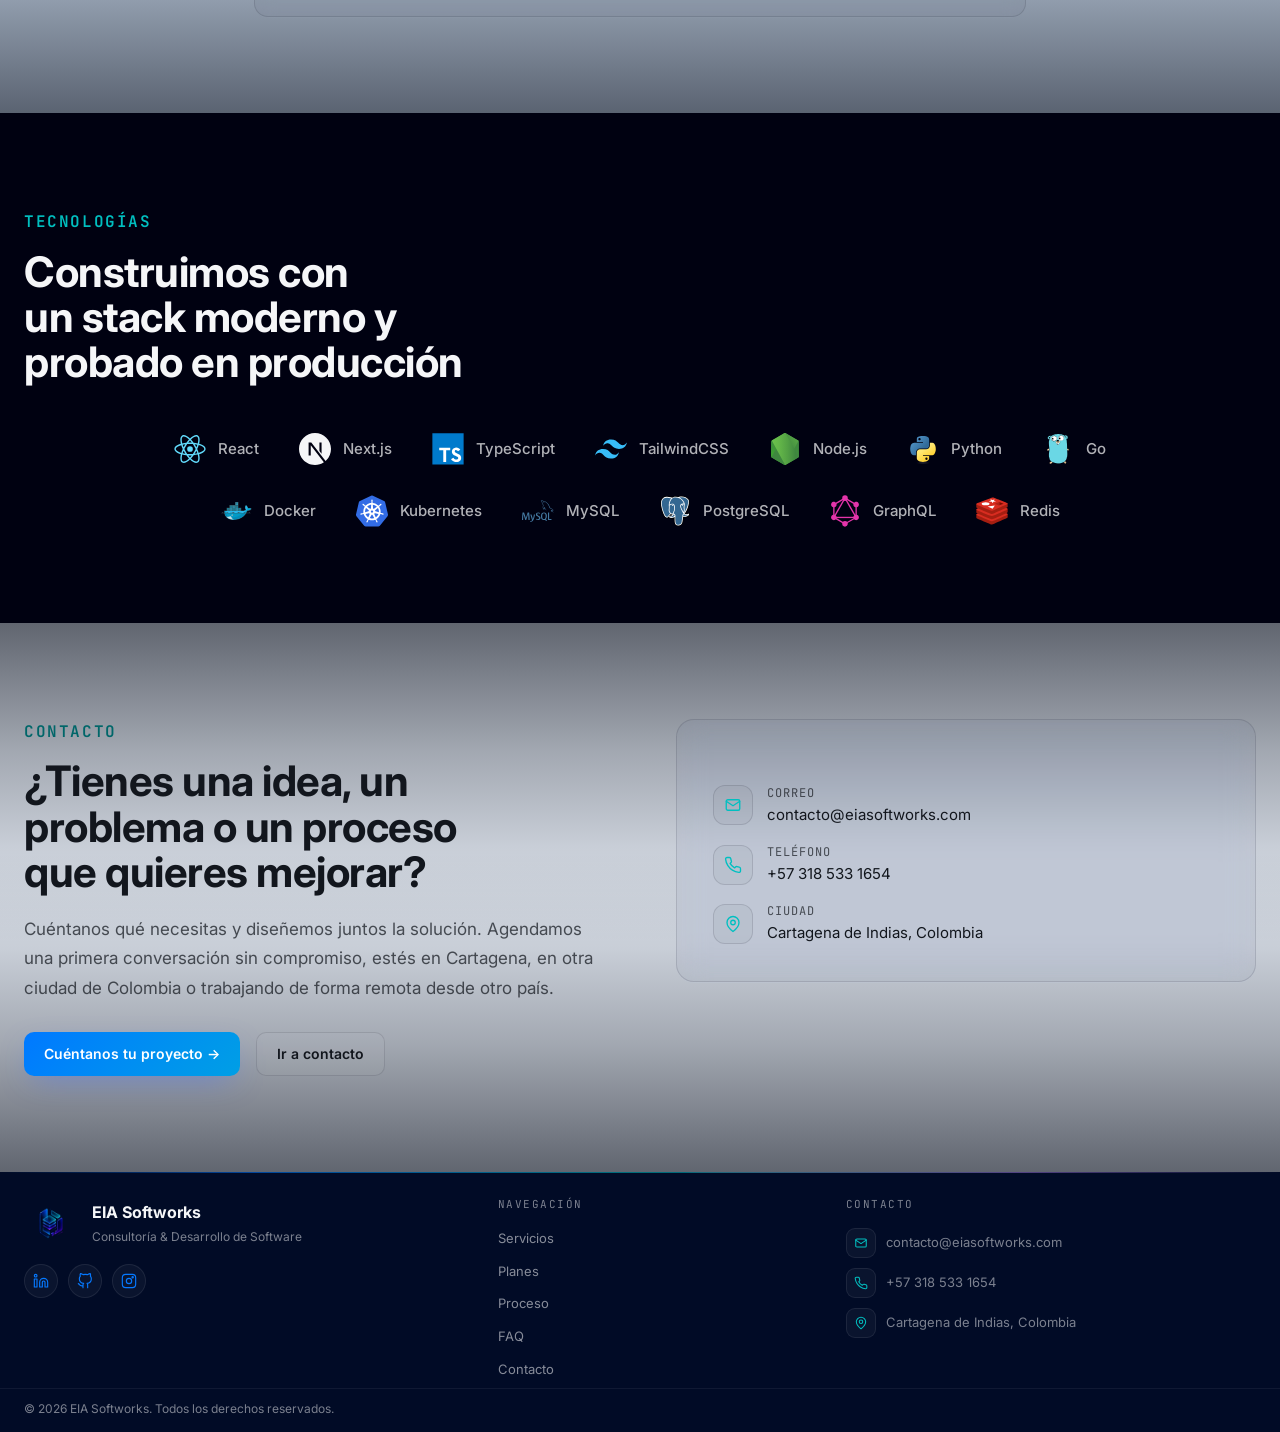
==== commit a25059a6: "Reemplaza el correo de contacto por contacto@eiasoftworks.com Ahora que el dominio tiene correo prop" ====
--- a/index.html
+++ b/index.html
@@ -6,22 +6,22 @@
 <title>EIA Softworks — Consultoría & Desarrollo de Software</title>
 <meta name="description" content="Diseñamos, arquitectamos y desarrollamos plataformas tecnológicas a medida, con procesos claros, organización rigurosa y visión de crecimiento a largo plazo.">
 <meta name="robots" content="index, follow">
-<link rel="canonical" href="https://evertmiguel311.github.io/EIA-SOFTWORKS/">
+<link rel="canonical" href="https://eiasoftworks.com/">
 
 <meta property="og:type" content="website">
 <meta property="og:site_name" content="EIA Softworks">
 <meta property="og:locale" content="es_CO">
-<meta property="og:url" content="https://evertmiguel311.github.io/EIA-SOFTWORKS/">
+<meta property="og:url" content="https://eiasoftworks.com/">
 <meta property="og:title" content="EIA Softworks — Consultoría & Desarrollo de Software">
 <meta property="og:description" content="Diseñamos, arquitectamos y desarrollamos plataformas tecnológicas a medida, con procesos claros, organización rigurosa y visión de crecimiento a largo plazo.">
-<meta property="og:image" content="https://evertmiguel311.github.io/EIA-SOFTWORKS/assets/logos/eia-mark.webp">
+<meta property="og:image" content="https://eiasoftworks.com/assets/logos/eia-mark.webp">
 <meta property="og:image:width" content="256">
 <meta property="og:image:height" content="256">
 
 <meta name="twitter:card" content="summary">
 <meta name="twitter:title" content="EIA Softworks — Consultoría & Desarrollo de Software">
 <meta name="twitter:description" content="Diseñamos, arquitectamos y desarrollamos plataformas tecnológicas a medida, con procesos claros, organización rigurosa y visión de crecimiento a largo plazo.">
-<meta name="twitter:image" content="https://evertmiguel311.github.io/EIA-SOFTWORKS/assets/logos/eia-mark.webp">
+<meta name="twitter:image" content="https://eiasoftworks.com/assets/logos/eia-mark.webp">
 
 <link rel="preconnect" href="https://fonts.googleapis.com">
 <link rel="preconnect" href="https://fonts.gstatic.com" crossorigin>
@@ -37,11 +37,11 @@
   "@graph": [
     {
       "@type": "Organization",
-      "@id": "https://evertmiguel311.github.io/EIA-SOFTWORKS/#organization",
+      "@id": "https://eiasoftworks.com/#organization",
       "name": "EIA Softworks",
-      "url": "https://evertmiguel311.github.io/EIA-SOFTWORKS/",
-      "logo": "https://evertmiguel311.github.io/EIA-SOFTWORKS/assets/logos/eia-mark.webp",
-      "email": "eiasoftworks@gmail.com",
+      "url": "https://eiasoftworks.com/",
+      "logo": "https://eiasoftworks.com/assets/logos/eia-mark.webp",
+      "email": "contacto@eiasoftworks.com",
       "telephone": "+573185331654",
       "founder": { "@type": "Person", "name": "Evert Zambrano" },
       "address": {
@@ -53,9 +53,9 @@
       "contactPoint": [{
         "@type": "ContactPoint",
         "contactType": "customer service",
-        "email": "eiasoftworks@gmail.com",
+        "email": "contacto@eiasoftworks.com",
         "telephone": "+573185331654",
-        "url": "https://evertmiguel311.github.io/EIA-SOFTWORKS/contacto/",
+        "url": "https://eiasoftworks.com/contacto/",
         "areaServed": "CO",
         "availableLanguage": ["es"]
       }],
@@ -63,36 +63,36 @@
         "@type": "OfferCatalog",
         "name": "Servicios",
         "itemListElement": [
-          { "@type": "Offer", "itemOffered": { "@type": "Service", "@id": "https://evertmiguel311.github.io/EIA-SOFTWORKS/desarrollo-web/#service", "name": "Desarrollo Web", "url": "https://evertmiguel311.github.io/EIA-SOFTWORKS/desarrollo-web/", "description": "Sitios corporativos y landing pages a medida, diseñados desde los objetivos reales de tu negocio. Desarrollo web para empresas en Cartagena y toda Colombia.", "provider": { "@id": "https://evertmiguel311.github.io/EIA-SOFTWORKS/#organization" } } },
-          { "@type": "Offer", "itemOffered": { "@type": "Service", "@id": "https://evertmiguel311.github.io/EIA-SOFTWORKS/desarrollo-software-a-medida/#service", "name": "Desarrollo de Software a Medida", "url": "https://evertmiguel311.github.io/EIA-SOFTWORKS/desarrollo-software-a-medida/", "description": "Software personalizado para empresas: sistemas a medida diseñados desde tus procesos reales, no desde plantillas. Desarrollo de software en Cartagena y toda Colombia.", "provider": { "@id": "https://evertmiguel311.github.io/EIA-SOFTWORKS/#organization" } } },
-          { "@type": "Offer", "itemOffered": { "@type": "Service", "@id": "https://evertmiguel311.github.io/EIA-SOFTWORKS/software-entidades-publicas/#service", "name": "Software para Entidades Públicas", "url": "https://evertmiguel311.github.io/EIA-SOFTWORKS/software-entidades-publicas/", "description": "Software institucional para entidades públicas: sistemas con trazabilidad, gestión documental y atención ciudadana, diseñados desde los procesos reales. Cartagena y Colombia.", "provider": { "@id": "https://evertmiguel311.github.io/EIA-SOFTWORKS/#organization" } } },
-          { "@type": "Offer", "itemOffered": { "@type": "Service", "@id": "https://evertmiguel311.github.io/EIA-SOFTWORKS/aplicaciones-moviles/#service", "name": "Desarrollo de Aplicaciones Móviles", "url": "https://evertmiguel311.github.io/EIA-SOFTWORKS/aplicaciones-moviles/", "description": "Aplicaciones móviles a medida para automatizar ventas, fidelizar clientes y resolver procesos reales del negocio. Cartagena y Colombia.", "provider": { "@id": "https://evertmiguel311.github.io/EIA-SOFTWORKS/#organization" } } },
-          { "@type": "Offer", "itemOffered": { "@type": "Service", "@id": "https://evertmiguel311.github.io/EIA-SOFTWORKS/power-bi-dashboard/#service", "name": "Integraciones y Dashboards de Datos", "url": "https://evertmiguel311.github.io/EIA-SOFTWORKS/power-bi-dashboard/", "description": "Conectamos tus sistemas y fuentes de datos y los convertimos en dashboards e indicadores claros para decidir, con Power BI y otras herramientas. Cartagena y Colombia.", "provider": { "@id": "https://evertmiguel311.github.io/EIA-SOFTWORKS/#organization" } } }
+          { "@type": "Offer", "itemOffered": { "@type": "Service", "@id": "https://eiasoftworks.com/desarrollo-web/#service", "name": "Desarrollo Web", "url": "https://eiasoftworks.com/desarrollo-web/", "description": "Sitios corporativos y landing pages a medida, diseñados desde los objetivos reales de tu negocio. Desarrollo web para empresas en Cartagena y toda Colombia.", "provider": { "@id": "https://eiasoftworks.com/#organization" } } },
+          { "@type": "Offer", "itemOffered": { "@type": "Service", "@id": "https://eiasoftworks.com/desarrollo-software-a-medida/#service", "name": "Desarrollo de Software a Medida", "url": "https://eiasoftworks.com/desarrollo-software-a-medida/", "description": "Software personalizado para empresas: sistemas a medida diseñados desde tus procesos reales, no desde plantillas. Desarrollo de software en Cartagena y toda Colombia.", "provider": { "@id": "https://eiasoftworks.com/#organization" } } },
+          { "@type": "Offer", "itemOffered": { "@type": "Service", "@id": "https://eiasoftworks.com/software-entidades-publicas/#service", "name": "Software para Entidades Públicas", "url": "https://eiasoftworks.com/software-entidades-publicas/", "description": "Software institucional para entidades públicas: sistemas con trazabilidad, gestión documental y atención ciudadana, diseñados desde los procesos reales. Cartagena y Colombia.", "provider": { "@id": "https://eiasoftworks.com/#organization" } } },
+          { "@type": "Offer", "itemOffered": { "@type": "Service", "@id": "https://eiasoftworks.com/aplicaciones-moviles/#service", "name": "Desarrollo de Aplicaciones Móviles", "url": "https://eiasoftworks.com/aplicaciones-moviles/", "description": "Aplicaciones móviles a medida para automatizar ventas, fidelizar clientes y resolver procesos reales del negocio. Cartagena y Colombia.", "provider": { "@id": "https://eiasoftworks.com/#organization" } } },
+          { "@type": "Offer", "itemOffered": { "@type": "Service", "@id": "https://eiasoftworks.com/power-bi-dashboard/#service", "name": "Integraciones y Dashboards de Datos", "url": "https://eiasoftworks.com/power-bi-dashboard/", "description": "Conectamos tus sistemas y fuentes de datos y los convertimos en dashboards e indicadores claros para decidir, con Power BI y otras herramientas. Cartagena y Colombia.", "provider": { "@id": "https://eiasoftworks.com/#organization" } } }
         ]
       }
     },
     {
       "@type": "WebSite",
-      "@id": "https://evertmiguel311.github.io/EIA-SOFTWORKS/#website",
+      "@id": "https://eiasoftworks.com/#website",
       "name": "EIA Softworks",
-      "url": "https://evertmiguel311.github.io/EIA-SOFTWORKS/",
+      "url": "https://eiasoftworks.com/",
       "inLanguage": "es",
-      "publisher": { "@id": "https://evertmiguel311.github.io/EIA-SOFTWORKS/#organization" }
+      "publisher": { "@id": "https://eiasoftworks.com/#organization" }
     },
     {
       "@type": "WebPage",
-      "@id": "https://evertmiguel311.github.io/EIA-SOFTWORKS/#webpage",
-      "url": "https://evertmiguel311.github.io/EIA-SOFTWORKS/",
+      "@id": "https://eiasoftworks.com/#webpage",
+      "url": "https://eiasoftworks.com/",
       "name": "EIA Softworks — Consultoría & Desarrollo de Software",
       "description": "Diseñamos, arquitectamos y desarrollamos plataformas tecnológicas a medida, con procesos claros, organización rigurosa y visión de crecimiento a largo plazo.",
       "inLanguage": "es",
-      "isPartOf": { "@id": "https://evertmiguel311.github.io/EIA-SOFTWORKS/#website" },
-      "about": { "@id": "https://evertmiguel311.github.io/EIA-SOFTWORKS/#organization" },
-      "relatedLink": ["https://evertmiguel311.github.io/EIA-SOFTWORKS/contacto/"]
+      "isPartOf": { "@id": "https://eiasoftworks.com/#website" },
+      "about": { "@id": "https://eiasoftworks.com/#organization" },
+      "relatedLink": ["https://eiasoftworks.com/contacto/"]
     },
     {
       "@type": "FAQPage",
-      "@id": "https://evertmiguel311.github.io/EIA-SOFTWORKS/#faq",
+      "@id": "https://eiasoftworks.com/#faq",
       "mainEntity": [
         {
           "@type": "Question",
@@ -627,7 +627,7 @@
         <dl class="contact-list">
           <div>
             <span class="contact-icon" aria-hidden="true"><svg viewBox="0 0 24 24" fill="none" stroke="currentColor" stroke-width="1.8" stroke-linecap="round" stroke-linejoin="round"><rect x="3" y="5" width="18" height="14" rx="2"></rect><path d="m3 7 9 6 9-6"></path></svg></span>
-            <div><dt>Correo</dt><dd><a href="mailto:eiasoftworks@gmail.com">eiasoftworks@gmail.com</a></dd></div>
+            <div><dt>Correo</dt><dd><a href="mailto:contacto@eiasoftworks.com">contacto@eiasoftworks.com</a></dd></div>
           </div>
           <div>
             <span class="contact-icon" aria-hidden="true"><svg viewBox="0 0 24 24" fill="none" stroke="currentColor" stroke-width="1.8" stroke-linecap="round" stroke-linejoin="round"><path d="M22 16.92v3a2 2 0 0 1-2.18 2 19.79 19.79 0 0 1-8.63-3.07 19.5 19.5 0 0 1-6-6 19.79 19.79 0 0 1-3.07-8.67A2 2 0 0 1 4.11 2h3a2 2 0 0 1 2 1.72c.13.96.36 1.9.7 2.81a2 2 0 0 1-.45 2.11L8.09 9.91a16 16 0 0 0 6 6l1.27-1.27a2 2 0 0 1 2.11-.45c.91.34 1.85.57 2.81.7A2 2 0 0 1 22 16.92Z"></path></svg></span>
@@ -675,7 +675,7 @@
       <div class="footer-right">
         <button type="button" class="footer-contact-item" data-open-modal>
           <span class="footer-icon" aria-hidden="true"><svg viewBox="0 0 24 24" fill="none" stroke="currentColor" stroke-width="1.8" stroke-linecap="round" stroke-linejoin="round"><rect x="3" y="5" width="18" height="14" rx="2"></rect><path d="m3 7 9 6 9-6"></path></svg></span>
-          eiasoftworks@gmail.com
+          contacto@eiasoftworks.com
         </button>
         <a href="tel:+573185331654" class="footer-contact-item">
           <span class="footer-icon" aria-hidden="true"><svg viewBox="0 0 24 24" fill="none" stroke="currentColor" stroke-width="1.8" stroke-linecap="round" stroke-linejoin="round"><path d="M22 16.92v3a2 2 0 0 1-2.18 2 19.79 19.79 0 0 1-8.63-3.07 19.5 19.5 0 0 1-6-6 19.79 19.79 0 0 1-3.07-8.67A2 2 0 0 1 4.11 2h3a2 2 0 0 1 2 1.72c.13.96.36 1.9.7 2.81a2 2 0 0 1-.45 2.11L8.09 9.91a16 16 0 0 0 6 6l1.27-1.27a2 2 0 0 1 2.11-.45c.91.34 1.85.57 2.81.7A2 2 0 0 1 22 16.92Z"></path></svg></span>
@@ -757,7 +757,7 @@
         <span class="cta-form-label">Solicitar reunión</span>
         <span class="cta-form-spinner" aria-hidden="true"></span>
       </button>
-      <p class="cta-form-error" data-contact-error role="alert" hidden>No pudimos enviar tu solicitud. Intenta de nuevo o escríbenos a eiasoftworks@gmail.com.</p>
+      <p class="cta-form-error" data-contact-error role="alert" hidden>No pudimos enviar tu solicitud. Intenta de nuevo o escríbenos a contacto@eiasoftworks.com.</p>
     </form>
     <div class="cta-success" data-contact-success role="status" data-success-message="hemos recibido tu mensaje, te contactaremos para coordinar el mejor horario y conversar sobre tu proyecto." aria-hidden="true">
       <h3>Solicitud enviada.</h3>
@@ -835,7 +835,7 @@
 
       <h4>9. Contacto</h4>
       <p>Para ejercer sus derechos, realizar consultas o presentar solicitudes relacionadas con el tratamiento de datos personales, puede comunicarse a través de:</p>
-      <p>Correo electrónico: <a href="mailto:eiasoftworks@gmail.com">eiasoftworks@gmail.com</a></p>
+      <p>Correo electrónico: <a href="mailto:contacto@eiasoftworks.com">contacto@eiasoftworks.com</a></p>
     </div>
     <div class="policy-actions">
       <button type="button" class="btn btn-ghost" data-modal-close>Cerrar y continuar</button>
